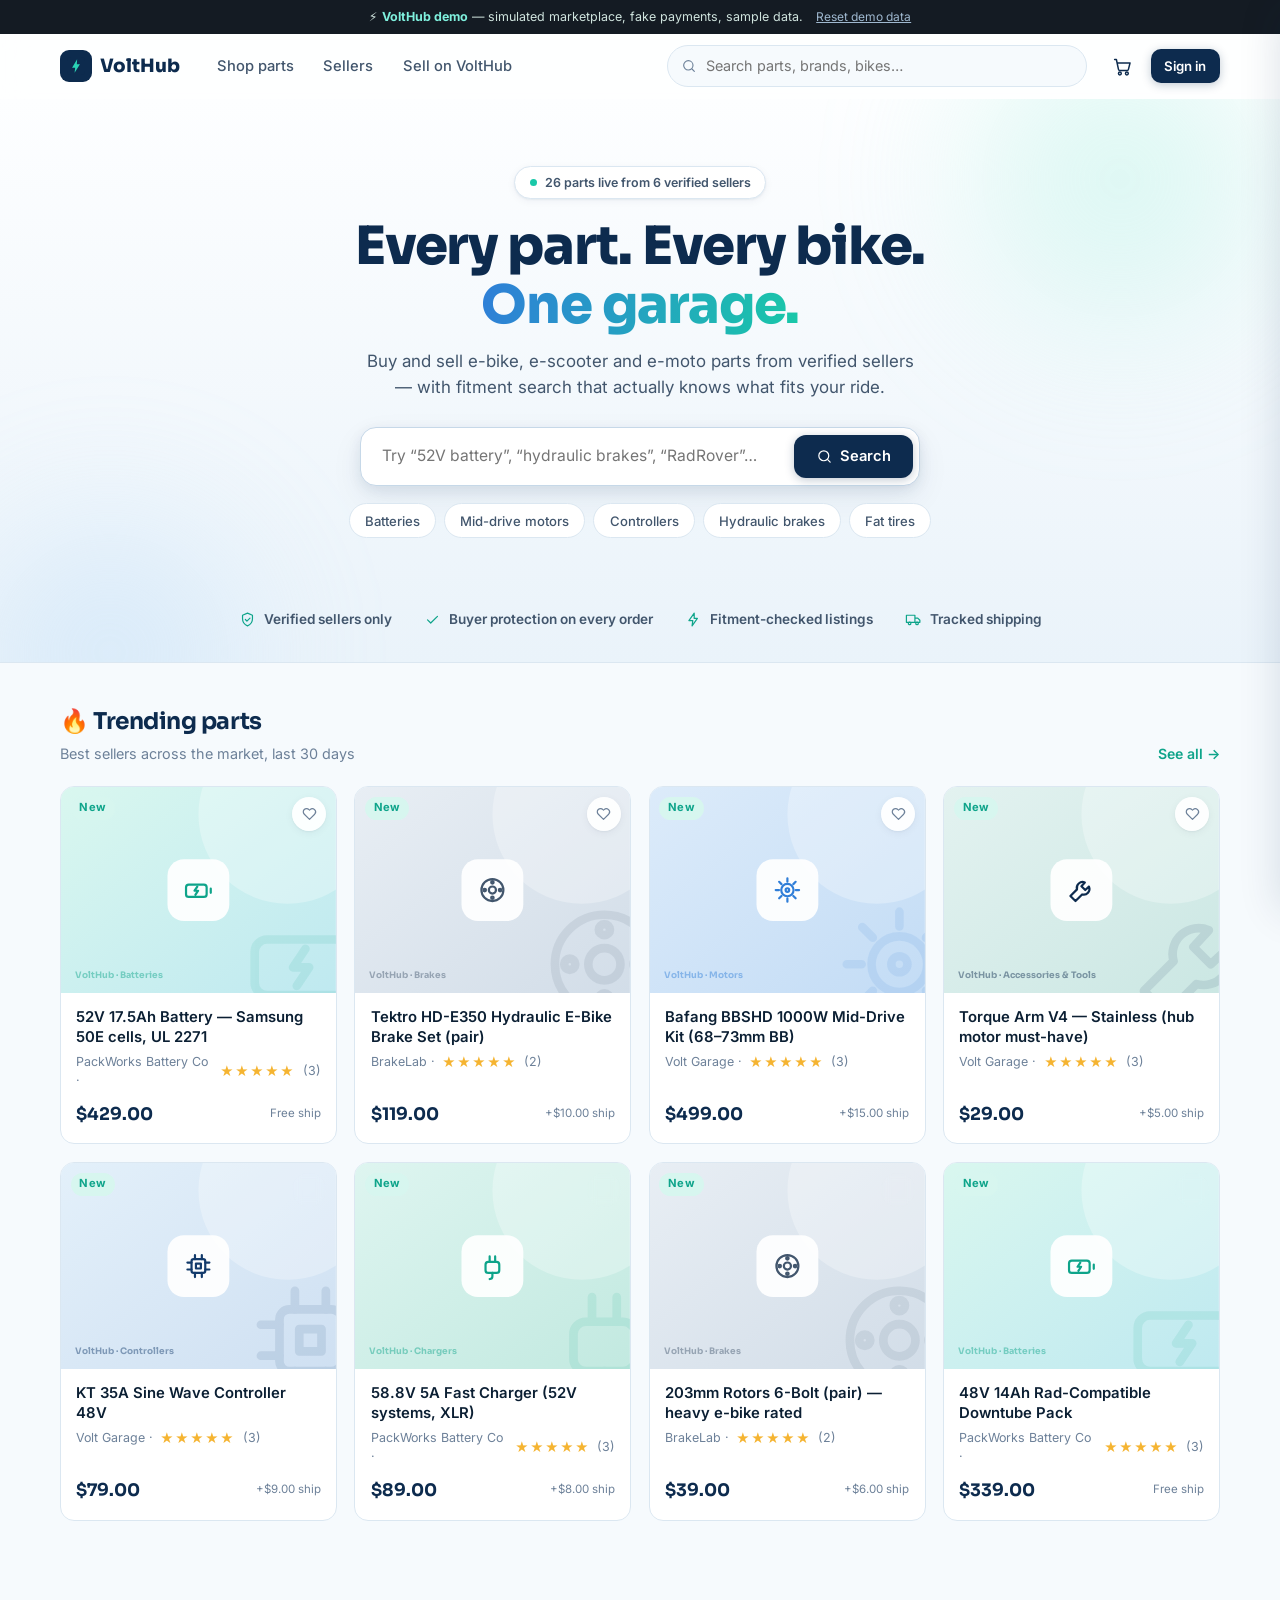
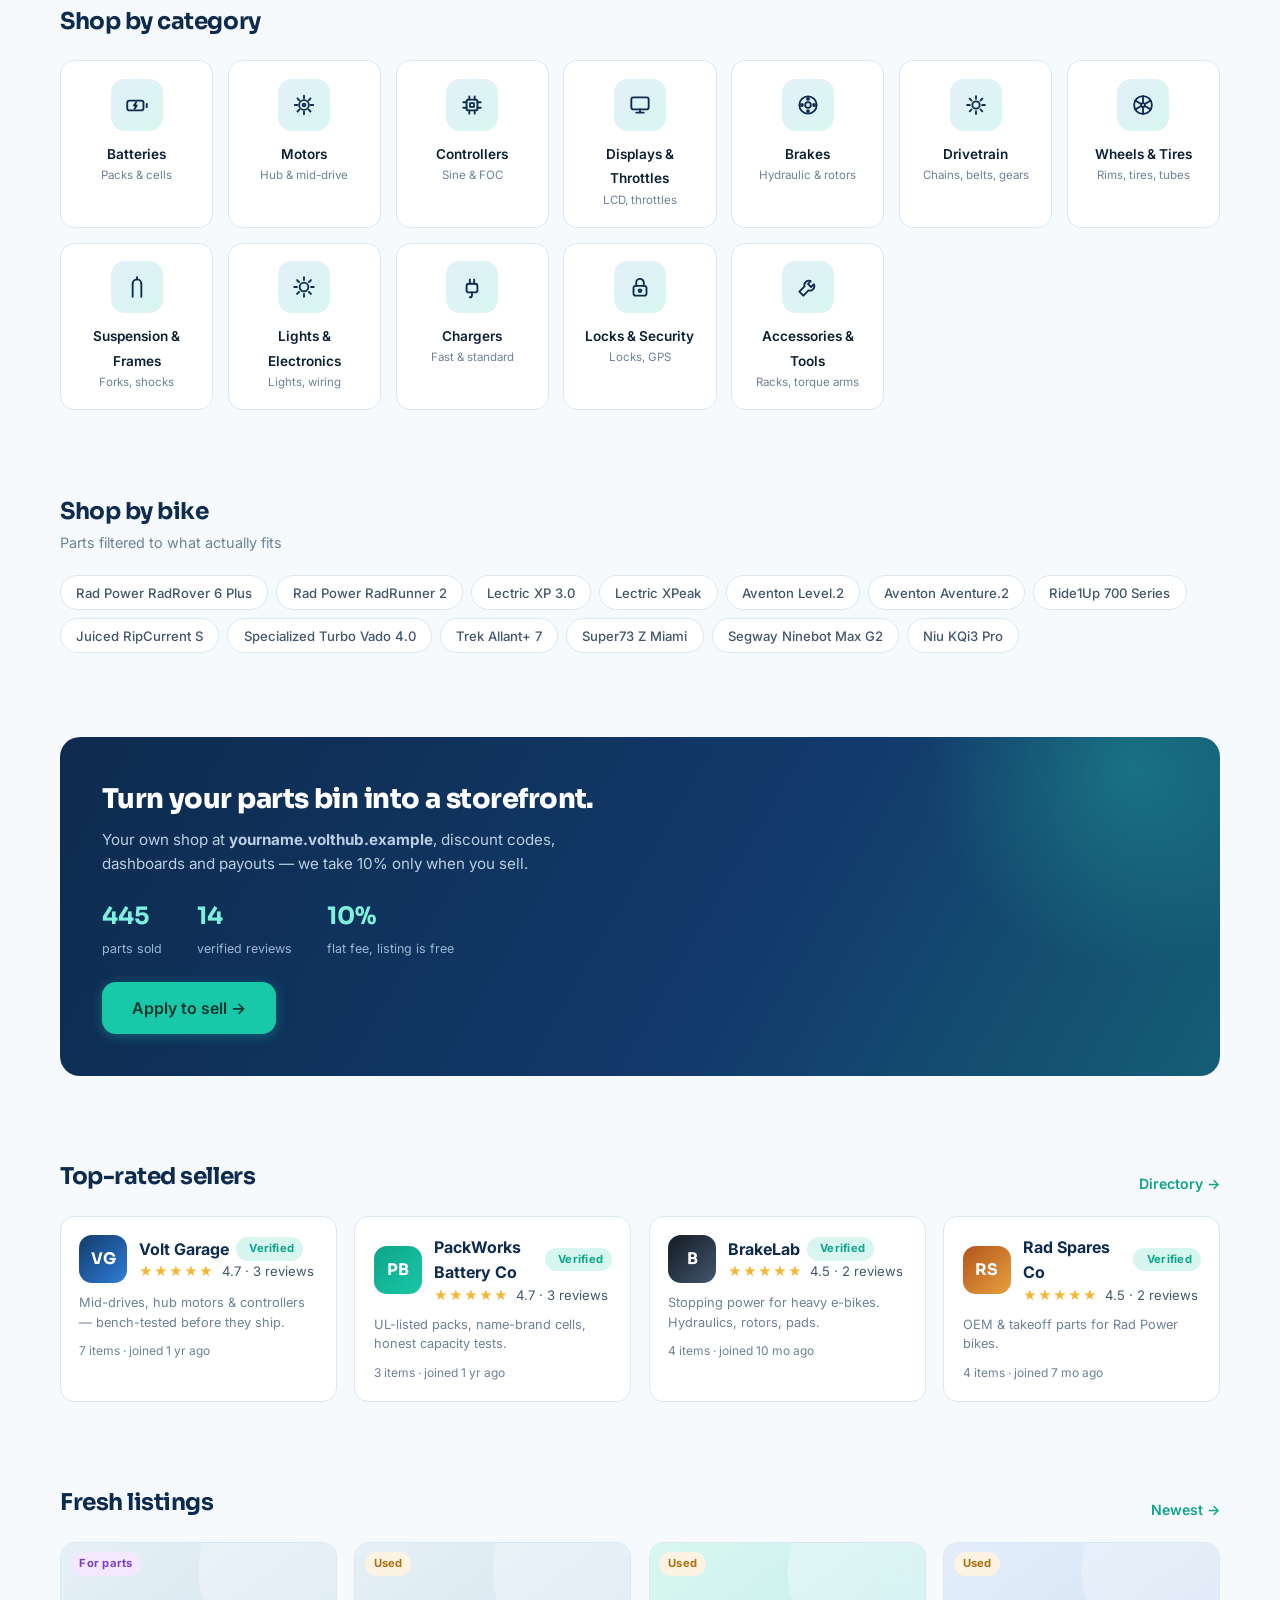
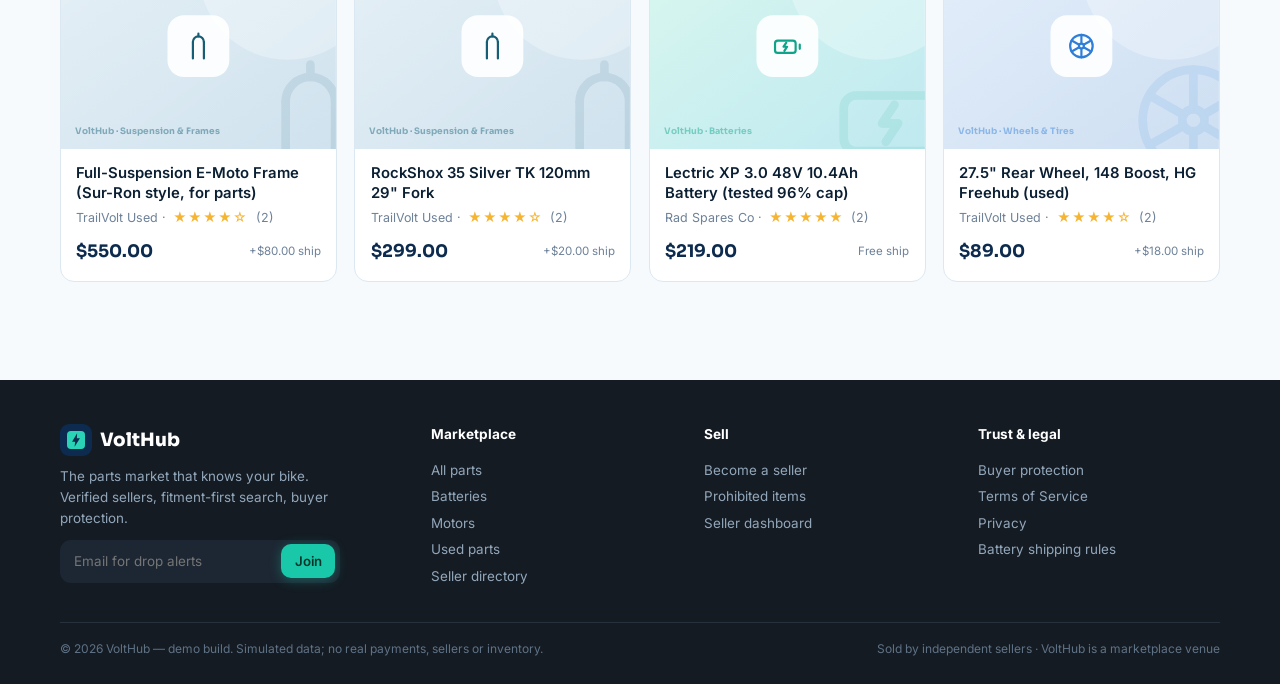
==== index.html @ 7dfaa2c3 "VoltHub demo — simulated e-motive parts marketplace (accounts, listings, multi-seller cart, codes, r" ====
<!DOCTYPE html>
<html lang="en">
<head>
<meta charset="UTF-8">
<meta name="viewport" content="width=device-width, initial-scale=1.0">
<title>VoltHub — The parts market that knows your bike</title>
<meta name="description" content="Buy and sell e-bike, e-scooter and e-motive parts from verified sellers. Fitment-first search, buyer protection, seller storefronts. Demo.">
<link rel="icon" href="data:image/svg+xml,%3Csvg xmlns='http://www.w3.org/2000/svg' viewBox='0 0 64 64'%3E%3Crect width='64' height='64' rx='14' fill='%230d2b4e'/%3E%3Cpath d='M36 8 L18 38 h11 L27 56 L46 26 h-11 Z' fill='%232ad3b5'/%3E%3C/svg%3E">
<link rel="preconnect" href="https://fonts.googleapis.com">
<link rel="preconnect" href="https://fonts.gstatic.com" crossorigin>
<link href="https://fonts.googleapis.com/css2?family=Sora:wght@500;600;700;800&family=Inter:wght@400;500;600;700&display=swap" rel="stylesheet">
<link rel="stylesheet" href="styles.css">
</head>
<body>

<div class="demo-bar">⚡ <strong>VoltHub demo</strong> — simulated marketplace, fake payments, sample data. <button class="demo-bar-reset" onclick="resetDemo()">Reset demo data</button></div>

<header id="nav"></header>

<main id="view" aria-live="polite"></main>

<footer id="footer"></footer>

<!-- cart drawer -->
<div id="drawer-overlay" class="drawer-overlay" onclick="closeDrawer()"></div>
<aside id="drawer" class="drawer" aria-label="Cart preview"></aside>

<!-- modal root -->
<div id="modal-root"></div>

<!-- toast root -->
<div id="toasts" class="toasts"></div>

<script src="data.js"></script>
<script src="ui.js"></script>
<script src="app.js"></script>
</body>
</html>
---- styles.css ----
/* ================= VoltHub demo — theme & motion =================
   Palette: light-dominant. White / ice blue / light blue / aquamarine.
   Dark navy + black/dark-gray reserved for buttons, footer, accent bands.
   Motion: ported from Onflux — luxury ease, fadeUp, shimmer, sheen, lifts. */

:root{
  --bg:#f6fafd;
  --bg2:#eaf3fa;
  --ice:#e3f0fa;
  --card:#ffffff;
  --line:#dbe7f1;
  --line2:#c6d8e8;
  --ink:#0b1f33;
  --ink2:#42566d;
  --ink3:#6d8199;
  --navy:#0d2b4e;
  --navy2:#123a6b;
  --blue:#2f7ed8;
  --skyblue:#8ecdf7;
  --aqua:#19c8a8;
  --aqua-deep:#0ea48a;
  --aqua-soft:#d7f6ef;
  --dark:#141b23;
  --gray:#2a3441;
  --danger:#d64545;
  --warn:#e8a13c;
  --shadow-sm:0 1px 2px rgba(13,43,78,.06),0 2px 8px rgba(13,43,78,.05);
  --shadow-md:0 4px 14px rgba(13,43,78,.08),0 12px 32px rgba(13,43,78,.07);
  --shadow-lg:0 10px 40px rgba(13,43,78,.14);
  --ease:cubic-bezier(.22,1,.36,1);
  --ease-lux:cubic-bezier(.25,.46,.45,.94);
  --r:14px;
  --r-lg:20px;
  font-size:16px;
}
*{margin:0;padding:0;box-sizing:border-box}
html{scroll-behavior:smooth}
body{font-family:'Inter',system-ui,-apple-system,sans-serif;background:var(--bg);color:var(--ink);line-height:1.55;-webkit-font-smoothing:antialiased}
h1,h2,h3,h4,.font-display{font-family:'Sora','Inter',sans-serif;letter-spacing:-.02em}
a{color:var(--blue);text-decoration:none}
img{max-width:100%;display:block}
button{font:inherit;cursor:pointer;border:none;background:none;color:inherit}
input,select,textarea{font:inherit;color:var(--ink)}
::selection{background:var(--aqua-soft);color:var(--navy)}

/* ---------- motion primitives ---------- */
@keyframes fadeUp{from{opacity:0;transform:translateY(14px)}to{opacity:1;transform:none}}
@keyframes fadeIn{from{opacity:0}to{opacity:1}}
@keyframes cardIn{from{opacity:0;transform:translateY(10px) scale(.97)}to{opacity:1;transform:none}}
@keyframes slideInRight{from{transform:translateX(100%)}to{transform:none}}
@keyframes slideUp{from{transform:translateY(100%)}to{transform:none}}
@keyframes shimmer{to{transform:translateX(100%)}}
@keyframes spin{to{transform:rotate(360deg)}}
@keyframes popHeart{0%{transform:scale(1)}40%{transform:scale(1.45)}100%{transform:scale(1)}}
@keyframes toastIn{from{opacity:0;transform:translateY(12px) scale(.97)}to{opacity:1;transform:none}}
@keyframes pulseDot{0%,100%{opacity:.4}50%{opacity:1}}

.view-enter{animation:fadeUp .5s var(--ease) both}
.reveal{opacity:0;transform:translateY(16px);transition:opacity .6s var(--ease-lux),transform .6s var(--ease-lux)}
.reveal.in{opacity:1;transform:none}
@media (prefers-reduced-motion:reduce){
  *,*::before,*::after{animation-duration:.01ms!important;animation-iteration-count:1!important;transition-duration:.01ms!important}
  html{scroll-behavior:auto}
  .reveal{opacity:1;transform:none}
}

/* ---------- demo bar ---------- */
.demo-bar{background:var(--dark);color:#cfe3dd;font-size:.78rem;text-align:center;padding:.45rem .75rem}
.demo-bar strong{color:#7ff0dd}
.demo-bar-reset{margin-left:.6rem;color:#9fb8cf;text-decoration:underline;font-size:.75rem}
.demo-bar-reset:hover{color:#fff}

/* ---------- nav ---------- */
.nav{position:sticky;top:0;z-index:60;background:rgba(255,255,255,.86);backdrop-filter:blur(14px);border-bottom:1px solid transparent;transition:border-color .25s var(--ease-lux),box-shadow .25s var(--ease-lux)}
.nav.scrolled{border-color:var(--line);box-shadow:var(--shadow-sm)}
.nav-inner{max-width:1200px;margin:0 auto;display:flex;align-items:center;gap:1rem;padding:.7rem 1.25rem}
.logo{display:flex;align-items:center;gap:.5rem;font-family:'Sora';font-weight:800;font-size:1.15rem;color:var(--navy)}
.logo-badge{width:32px;height:32px;border-radius:9px;background:var(--navy);display:grid;place-items:center;flex:none}
.logo-badge svg{width:18px;height:18px}
.nav-links{display:flex;gap:.25rem;margin-left:.5rem}
.nav-links a{color:var(--ink2);font-weight:500;font-size:.92rem;padding:.45rem .8rem;border-radius:10px;transition:background .2s var(--ease-lux),color .2s var(--ease-lux)}
.nav-links a:hover,.nav-links a.active{background:var(--ice);color:var(--navy)}
.nav-search{flex:1;max-width:420px;position:relative;margin-left:auto}
.nav-search input{width:100%;padding:.55rem 1rem .55rem 2.4rem;border:1.5px solid var(--line);border-radius:999px;background:var(--bg);outline:none;font-size:.9rem;transition:border-color .2s var(--ease-lux),box-shadow .2s var(--ease-lux),background .2s}
.nav-search input:focus{border-color:var(--aqua);background:#fff;box-shadow:0 0 0 4px rgba(25,200,168,.13)}
.nav-search svg{position:absolute;left:.9rem;top:50%;transform:translateY(-50%);width:16px;height:16px;stroke:var(--ink3)}
.nav-actions{display:flex;align-items:center;gap:.5rem}
.cart-btn{position:relative;width:40px;height:40px;border-radius:12px;display:grid;place-items:center;transition:background .2s}
.cart-btn:hover{background:var(--ice)}
.cart-btn svg{width:21px;height:21px;stroke:var(--navy)}
.cart-count{position:absolute;top:2px;right:0;background:var(--aqua);color:#04352b;font-size:.66rem;font-weight:700;min-width:17px;height:17px;border-radius:999px;display:grid;place-items:center;padding:0 4px;border:2px solid #fff}
.avatar{width:36px;height:36px;border-radius:50%;background:linear-gradient(135deg,var(--navy2),var(--navy));color:#fff;display:grid;place-items:center;font-weight:700;font-size:.82rem;flex:none}
.user-menu{position:relative}
.user-drop{position:absolute;right:0;top:calc(100% + 8px);background:#fff;border:1px solid var(--line);border-radius:var(--r);box-shadow:var(--shadow-md);min-width:190px;padding:.4rem;display:none;animation:cardIn .22s var(--ease) both}
.user-drop.open{display:block}
.user-drop a,.user-drop button{display:block;width:100%;text-align:left;padding:.5rem .7rem;border-radius:9px;color:var(--ink2);font-size:.88rem;font-weight:500}
.user-drop a:hover,.user-drop button:hover{background:var(--ice);color:var(--navy)}
.hamburger{display:none;width:40px;height:40px;border-radius:10px;place-items:center}
.hamburger svg{width:22px;height:22px;stroke:var(--navy)}

/* ---------- buttons ---------- */
.btn{display:inline-flex;align-items:center;justify-content:center;gap:.45rem;font-weight:600;font-size:.92rem;padding:.65rem 1.35rem;border-radius:12px;position:relative;overflow:hidden;transition:transform .18s var(--ease),box-shadow .25s var(--ease-lux),background .2s var(--ease-lux);white-space:nowrap}
.btn:active{transform:scale(.97)}
.btn svg{width:17px;height:17px;flex:none}
.btn-primary{background:var(--navy);color:#fff;box-shadow:0 2px 10px rgba(13,43,78,.25)}
.btn-primary:hover{background:var(--navy2);box-shadow:0 4px 18px rgba(13,43,78,.32);transform:translateY(-1px)}
.btn-primary::after{content:'';position:absolute;top:0;left:-70%;width:45%;height:100%;background:linear-gradient(105deg,transparent,rgba(255,255,255,.28),transparent);transform:skewX(-18deg)}
.btn-primary:hover::after{transform:translateX(430%) skewX(-18deg);transition:transform .65s var(--ease)}
.btn-dark{background:var(--dark);color:#fff}
.btn-dark:hover{background:#000;transform:translateY(-1px)}
.btn-aqua{background:var(--aqua);color:#04352b;box-shadow:0 2px 12px rgba(25,200,168,.35)}
.btn-aqua:hover{background:#15b899;transform:translateY(-1px)}
.btn-outline{background:#fff;color:var(--navy);border:1.5px solid var(--line2)}
.btn-outline:hover{border-color:var(--navy);background:var(--ice)}
.btn-ghost{color:var(--ink2);padding:.55rem .9rem}
.btn-ghost:hover{background:var(--ice);color:var(--navy)}
.btn-danger{background:#fff;color:var(--danger);border:1.5px solid #f0c9c9}
.btn-danger:hover{background:#fdf1f1;border-color:var(--danger)}
.btn-sm{padding:.42rem .85rem;font-size:.83rem;border-radius:10px}
.btn-lg{padding:.85rem 1.9rem;font-size:1rem;border-radius:14px}
.btn[disabled]{opacity:.5;pointer-events:none}
.btn .spinner{width:15px;height:15px;border:2px solid rgba(255,255,255,.35);border-top-color:#fff;border-radius:50%;animation:spin .7s linear infinite}

/* ---------- layout ---------- */
.wrap{max-width:1200px;margin:0 auto;padding:0 1.25rem}
.section{padding:2.6rem 0}
.section-head{display:flex;align-items:end;justify-content:space-between;gap:1rem;margin-bottom:1.3rem}
.section-head h2{font-size:1.45rem;font-weight:700;color:var(--navy)}
.section-head p{color:var(--ink3);font-size:.9rem;margin-top:.15rem}
.see-all{font-size:.88rem;font-weight:600;color:var(--aqua-deep);display:inline-flex;align-items:center;gap:.25rem}
.see-all:hover{text-decoration:underline}

/* ---------- hero ---------- */
.hero{position:relative;overflow:hidden;background:linear-gradient(180deg,#fdfeff 0%,var(--bg2) 100%);border-bottom:1px solid var(--line)}
.hero-blob{position:absolute;pointer-events:none;filter:blur(60px);opacity:.5;border-radius:50%}
.hero-blob.b1{width:480px;height:480px;background:radial-gradient(circle,#aef0e2,transparent 65%);top:-160px;right:-80px}
.hero-blob.b2{width:420px;height:420px;background:radial-gradient(circle,#bcdcf8,transparent 65%);bottom:-200px;left:-100px}
.hero-inner{position:relative;max-width:860px;margin:0 auto;text-align:center;padding:4.2rem 1.25rem 3.4rem}
.hero-eyebrow{display:inline-flex;align-items:center;gap:.5rem;background:#fff;border:1px solid var(--line);border-radius:999px;padding:.35rem .9rem;font-size:.78rem;font-weight:600;color:var(--ink2);box-shadow:var(--shadow-sm)}
.hero-eyebrow .dot{width:7px;height:7px;border-radius:50%;background:var(--aqua);animation:pulseDot 2s infinite}
.hero h1{font-size:clamp(2rem,5vw,3.3rem);font-weight:800;color:var(--navy);margin:1.1rem 0 .8rem;line-height:1.12}
.hero h1 em{font-style:normal;background:linear-gradient(100deg,var(--blue),var(--aqua));-webkit-background-clip:text;background-clip:text;color:transparent}
.hero p.sub{color:var(--ink2);font-size:1.06rem;max-width:560px;margin:0 auto 1.7rem}
.hero-search{max-width:560px;margin:0 auto;display:flex;background:#fff;border:1.5px solid var(--line2);border-radius:16px;padding:.4rem;box-shadow:var(--shadow-md);transition:border-color .2s,box-shadow .25s var(--ease-lux)}
.hero-search:focus-within{border-color:var(--aqua);box-shadow:0 0 0 5px rgba(25,200,168,.12),var(--shadow-md)}
.hero-search input{flex:1;border:none;outline:none;padding:.55rem .9rem;font-size:.98rem;background:transparent;min-width:0}
.hero-chips{display:flex;flex-wrap:wrap;gap:.5rem;justify-content:center;margin-top:1.1rem}
.chip{background:#fff;border:1px solid var(--line);border-radius:999px;padding:.4rem .95rem;font-size:.82rem;font-weight:500;color:var(--ink2);transition:all .2s var(--ease-lux)}
.chip:hover{border-color:var(--aqua);color:var(--aqua-deep);background:var(--aqua-soft);transform:translateY(-1px)}
.trustbar{display:flex;flex-wrap:wrap;justify-content:center;gap:2rem;padding:1rem 1.25rem 2rem;position:relative}
.trustbar span{display:inline-flex;align-items:center;gap:.5rem;font-size:.85rem;font-weight:600;color:var(--ink2)}
.trustbar svg{width:17px;height:17px;stroke:var(--aqua-deep)}

/* ---------- cards & grids ---------- */
.grid{display:grid;gap:1.1rem}
.grid-products{grid-template-columns:repeat(auto-fill,minmax(230px,1fr))}
.grid-cats{grid-template-columns:repeat(auto-fill,minmax(150px,1fr));gap:.9rem}
.grid-sellers{grid-template-columns:repeat(auto-fill,minmax(260px,1fr))}
.card{background:var(--card);border:1px solid var(--line);border-radius:var(--r);overflow:hidden;transition:transform .25s var(--ease-lux),box-shadow .25s var(--ease-lux),border-color .25s}
.card:hover{transform:translateY(-4px);box-shadow:var(--shadow-md);border-color:var(--line2)}
.p-card{display:flex;flex-direction:column;position:relative;cursor:pointer}
.p-art{aspect-ratio:4/3;background:var(--bg2);position:relative;overflow:hidden}
.p-art svg,.p-art img{width:100%;height:100%;object-fit:cover;transition:transform .5s var(--ease)}
.p-card:hover .p-art svg,.p-card:hover .p-art img{transform:scale(1.045)}
.p-body{padding:.85rem .95rem 1rem;display:flex;flex-direction:column;gap:.3rem;flex:1}
.p-title{font-weight:600;font-size:.93rem;color:var(--ink);line-height:1.35;display:-webkit-box;-webkit-line-clamp:2;-webkit-box-orient:vertical;overflow:hidden;min-height:2.5em}
.p-meta{display:flex;align-items:center;gap:.45rem;font-size:.78rem;color:var(--ink3)}
.p-price-row{display:flex;align-items:center;justify-content:space-between;margin-top:auto;padding-top:.35rem}
.p-price{font-family:'Sora';font-weight:700;font-size:1.08rem;color:var(--navy)}
.p-ship{font-size:.72rem;color:var(--ink3)}
.badge{display:inline-flex;align-items:center;gap:.3rem;font-size:.7rem;font-weight:700;padding:.18rem .55rem;border-radius:999px;letter-spacing:.02em}
.badge-new{background:var(--aqua-soft);color:var(--aqua-deep)}
.badge-like_new{background:#e3f0fa;color:var(--blue)}
.badge-used{background:#fdf3e3;color:#a8700f}
.badge-for_parts{background:#f3e8fd;color:#7a3fc0}
.badge-verified{background:var(--aqua-soft);color:var(--aqua-deep)}
.badge-navy{background:var(--navy);color:#fff}
.badge-danger{background:#fdeaea;color:var(--danger)}
.badge-warn{background:#fdf3e3;color:#a8700f}
.badge-gray{background:var(--ice);color:var(--ink2)}
.wish{position:absolute;top:.6rem;right:.6rem;width:34px;height:34px;border-radius:50%;background:rgba(255,255,255,.92);backdrop-filter:blur(4px);display:grid;place-items:center;box-shadow:var(--shadow-sm);transition:transform .18s var(--ease);z-index:2}
.wish:hover{transform:scale(1.1)}
.wish svg{width:17px;height:17px;stroke:var(--ink3);fill:none;transition:all .2s}
.wish.on svg{fill:#ff5a76;stroke:#ff5a76;animation:popHeart .4s var(--ease)}
.sold-tag{position:absolute;top:.6rem;left:.6rem;z-index:2}

/* category tiles */
.cat-tile{background:#fff;border:1px solid var(--line);border-radius:var(--r);padding:1.1rem .9rem;text-align:center;cursor:pointer;transition:all .25s var(--ease-lux)}
.cat-tile:hover{transform:translateY(-3px);border-color:var(--aqua);box-shadow:var(--shadow-md)}
.cat-tile .ic{width:52px;height:52px;margin:0 auto .6rem;border-radius:14px;display:grid;place-items:center;background:linear-gradient(135deg,var(--ice),var(--aqua-soft))}
.cat-tile .ic svg{width:26px;height:26px;stroke:var(--navy)}
.cat-tile b{font-size:.85rem;font-weight:600;color:var(--ink)}
.cat-tile small{display:block;color:var(--ink3);font-size:.72rem;margin-top:.1rem}

/* seller cards */
.s-card{padding:1.15rem;display:flex;flex-direction:column;gap:.6rem;cursor:pointer}
.s-head{display:flex;align-items:center;gap:.75rem}
.s-logo{width:48px;height:48px;border-radius:13px;display:grid;place-items:center;font-family:'Sora';font-weight:700;color:#fff;font-size:1rem;flex:none}
.s-name{font-weight:700;color:var(--navy);display:flex;align-items:center;gap:.4rem}
.s-tag{font-size:.8rem;color:var(--ink3)}
.stars{display:inline-flex;gap:1px;color:#f5b431;font-size:.82rem;letter-spacing:1px}
.rating-line{display:flex;align-items:center;gap:.45rem;font-size:.82rem;color:var(--ink2)}

/* ---------- band (dark accent zones) ---------- */
.band{background:linear-gradient(120deg,var(--navy) 0%,var(--navy2) 60%,#155e75 100%);border-radius:var(--r-lg);color:#fff;padding:2.6rem;position:relative;overflow:hidden}
.band::before{content:'';position:absolute;width:420px;height:420px;border-radius:50%;background:radial-gradient(circle,rgba(42,211,181,.28),transparent 68%);top:-180px;right:-120px}
.band h2{font-size:1.7rem;font-weight:800;margin-bottom:.5rem}
.band p{color:#b9cfe4;max-width:520px;font-size:.95rem}
.band .stats{display:flex;gap:2.2rem;margin:1.4rem 0}
.band .stats b{font-family:'Sora';font-size:1.5rem;color:#7ff0dd;display:block}
.band .stats span{font-size:.78rem;color:#9db8d2}

/* ---------- filters / search page ---------- */
.browse{display:grid;grid-template-columns:250px 1fr;gap:1.6rem;align-items:start}
.filters{background:#fff;border:1px solid var(--line);border-radius:var(--r);padding:1.15rem;position:sticky;top:78px}
.filters h4{font-size:.8rem;text-transform:uppercase;letter-spacing:.07em;color:var(--ink3);margin:.9rem 0 .5rem}
.filters h4:first-child{margin-top:0}
.filters label{display:flex;align-items:center;gap:.5rem;font-size:.87rem;color:var(--ink2);padding:.22rem 0;cursor:pointer}
.filters input[type=checkbox],.filters input[type=radio]{accent-color:var(--aqua-deep);width:15px;height:15px}
.filters select,.filters input[type=number]{width:100%;padding:.45rem .6rem;border:1.5px solid var(--line);border-radius:9px;font-size:.85rem;background:var(--bg);outline:none;transition:border-color .2s}
.filters select:focus,.filters input[type=number]:focus{border-color:var(--aqua)}
.price-row{display:flex;gap:.5rem;align-items:center}
.results-head{display:flex;align-items:center;justify-content:space-between;gap:1rem;margin-bottom:1rem;flex-wrap:wrap}
.results-head .count{color:var(--ink3);font-size:.88rem}
.sort{display:flex;align-items:center;gap:.5rem;font-size:.85rem;color:var(--ink2)}
.sort select{padding:.42rem .7rem;border:1.5px solid var(--line);border-radius:9px;background:#fff;outline:none}
.filter-pills{display:flex;flex-wrap:wrap;gap:.45rem;margin-bottom:1rem}
.pill{display:inline-flex;align-items:center;gap:.4rem;background:var(--ice);border-radius:999px;padding:.3rem .75rem;font-size:.78rem;font-weight:600;color:var(--navy)}
.pill button{color:var(--ink3);font-size:.85rem;line-height:1}
.pill button:hover{color:var(--danger)}

/* ---------- product page ---------- */
.pd{display:grid;grid-template-columns:1.05fr .95fr;gap:2.2rem;align-items:start}
.pd-gallery{border-radius:var(--r-lg);overflow:hidden;border:1px solid var(--line);background:var(--bg2);position:sticky;top:84px}
.pd-gallery svg,.pd-gallery img{width:100%;aspect-ratio:4/3;object-fit:cover}
.pd-info h1{font-size:1.55rem;font-weight:700;color:var(--ink);line-height:1.25;margin:.5rem 0 .6rem}
.pd-price{font-family:'Sora';font-size:1.9rem;font-weight:800;color:var(--navy)}
.pd-ship-line{font-size:.85rem;color:var(--ink3);margin-top:.15rem}
.pd-buy{display:flex;gap:.7rem;margin:1.2rem 0;align-items:stretch}
.qty{display:flex;align-items:center;border:1.5px solid var(--line2);border-radius:12px;overflow:hidden;background:#fff}
.qty button{width:36px;height:100%;font-size:1.05rem;color:var(--ink2);transition:background .15s}
.qty button:hover{background:var(--ice)}
.qty span{min-width:34px;text-align:center;font-weight:700}
.spec-table{width:100%;border-collapse:collapse;font-size:.88rem;margin:.6rem 0}
.spec-table td{padding:.5rem .75rem;border-bottom:1px solid var(--line)}
.spec-table td:first-child{color:var(--ink3);width:42%;font-weight:500}
.spec-table td:last-child{font-weight:600;color:var(--ink)}
.fit-chips{display:flex;flex-wrap:wrap;gap:.4rem;margin:.5rem 0}
.fit-chips .chip{cursor:pointer}
.seller-box{border:1px solid var(--line);border-radius:var(--r);padding:1rem;display:flex;align-items:center;gap:.85rem;margin:1.1rem 0;background:#fff;transition:border-color .2s,box-shadow .25s var(--ease-lux);cursor:pointer}
.seller-box:hover{border-color:var(--aqua);box-shadow:var(--shadow-sm)}
.protect{display:flex;gap:.6rem;align-items:start;background:var(--aqua-soft);border-radius:12px;padding:.8rem .95rem;font-size:.82rem;color:#0a5c4d;margin-top:.9rem}
.protect svg{width:18px;height:18px;flex:none;stroke:var(--aqua-deep);margin-top:.1rem}

/* ---------- storefront ---------- */
.store-banner{height:190px;border-radius:var(--r-lg);position:relative;overflow:hidden;display:flex;align-items:flex-end}
.store-head{display:flex;align-items:end;gap:1.2rem;margin-top:-42px;position:relative;padding:0 1.4rem;flex-wrap:wrap}
.store-logo{width:88px;height:88px;border-radius:22px;display:grid;place-items:center;font-family:'Sora';font-weight:800;font-size:1.7rem;color:#fff;border:4px solid #fff;box-shadow:var(--shadow-md)}
.tabs{display:flex;gap:.3rem;border-bottom:1.5px solid var(--line);margin:1.6rem 0 1.4rem}
.tabs button{padding:.6rem 1.1rem;font-weight:600;font-size:.92rem;color:var(--ink3);border-bottom:2.5px solid transparent;margin-bottom:-1.5px;transition:color .2s,border-color .2s}
.tabs button.active{color:var(--navy);border-color:var(--aqua)}
.tabs button:hover{color:var(--navy)}
.code-banner{display:flex;flex-wrap:wrap;gap:.6rem;align-items:center;background:linear-gradient(100deg,var(--aqua-soft),#e3f0fa);border:1px dashed var(--aqua);border-radius:12px;padding:.75rem 1rem;font-size:.85rem;margin:1rem 0}
.code-tag{background:#fff;border:1px solid var(--aqua);color:var(--aqua-deep);font-weight:700;font-family:'Sora';padding:.2rem .6rem;border-radius:8px;font-size:.8rem;cursor:pointer;transition:all .15s}
.code-tag:hover{background:var(--aqua);color:#fff}

/* reviews */
.review{border-bottom:1px solid var(--line);padding:1rem 0}
.review-head{display:flex;align-items:center;gap:.6rem;margin-bottom:.3rem}
.review-head .avatar{width:30px;height:30px;font-size:.7rem}
.review p{font-size:.9rem;color:var(--ink2)}
.review small{color:var(--ink3);font-size:.75rem}

/* ---------- forms ---------- */
.form{display:flex;flex-direction:column;gap:.9rem}
.form-row{display:grid;grid-template-columns:1fr 1fr;gap:.9rem}
.field label{display:block;font-size:.82rem;font-weight:600;color:var(--ink2);margin-bottom:.3rem}
.field input,.field select,.field textarea{width:100%;padding:.62rem .8rem;border:1.5px solid var(--line);border-radius:11px;background:var(--bg);outline:none;font-size:.92rem;transition:border-color .2s var(--ease-lux),box-shadow .2s var(--ease-lux),background .2s}
.field input:focus,.field select:focus,.field textarea:focus{border-color:var(--aqua);background:#fff;box-shadow:0 0 0 4px rgba(25,200,168,.12)}
.field textarea{resize:vertical;min-height:90px}
.field .hint{font-size:.74rem;color:var(--ink3);margin-top:.25rem}
.check-line{display:flex;gap:.55rem;align-items:start;font-size:.83rem;color:var(--ink2)}
.check-line input{accent-color:var(--aqua-deep);margin-top:.2rem;width:15px;height:15px;flex:none}
.form-err{background:#fdeaea;color:var(--danger);border-radius:10px;padding:.6rem .85rem;font-size:.85rem;animation:fadeIn .25s}

/* ---------- panels / dashboard ---------- */
.page-head{padding:2rem 0 1.2rem}
.page-head h1{font-size:1.7rem;font-weight:800;color:var(--navy)}
.page-head p{color:var(--ink3);margin-top:.2rem;font-size:.92rem}
.panel{background:#fff;border:1px solid var(--line);border-radius:var(--r);padding:1.3rem}
.stat-grid{display:grid;grid-template-columns:repeat(auto-fit,minmax(170px,1fr));gap:1rem;margin-bottom:1.4rem}
.stat{background:#fff;border:1px solid var(--line);border-radius:var(--r);padding:1.05rem 1.15rem}
.stat b{font-family:'Sora';font-size:1.45rem;color:var(--navy);display:block}
.stat span{font-size:.78rem;color:var(--ink3);font-weight:500}
.stat .up{color:var(--aqua-deep);font-size:.72rem;font-weight:700}
.table{width:100%;border-collapse:collapse;font-size:.88rem}
.table th{text-align:left;font-size:.72rem;text-transform:uppercase;letter-spacing:.06em;color:var(--ink3);padding:.55rem .7rem;border-bottom:1.5px solid var(--line)}
.table td{padding:.7rem;border-bottom:1px solid var(--line);vertical-align:middle}
.table tr:hover td{background:var(--bg)}
.tbl-wrap{overflow-x:auto}
.side-tabs{display:flex;gap:.4rem;flex-wrap:wrap;margin-bottom:1.2rem}
.side-tabs button{padding:.5rem 1rem;border-radius:999px;font-weight:600;font-size:.85rem;color:var(--ink2);background:#fff;border:1.5px solid var(--line);transition:all .2s var(--ease-lux)}
.side-tabs button.active{background:var(--navy);color:#fff;border-color:var(--navy)}

/* order timeline */
.timeline{display:flex;align-items:center;gap:0;margin:.6rem 0}
.t-step{display:flex;flex-direction:column;align-items:center;gap:.25rem;flex:1;position:relative;font-size:.68rem;color:var(--ink3);font-weight:600}
.t-step .t-dot{width:22px;height:22px;border-radius:50%;background:#fff;border:2px solid var(--line2);display:grid;place-items:center;z-index:1;transition:all .3s var(--ease)}
.t-step.done .t-dot{background:var(--aqua);border-color:var(--aqua)}
.t-step.done .t-dot svg{width:11px;height:11px;stroke:#04352b}
.t-step.done{color:var(--aqua-deep)}
.t-step::before{content:'';position:absolute;top:11px;left:-50%;width:100%;height:2px;background:var(--line)}
.t-step:first-child::before{display:none}
.t-step.done::before{background:var(--aqua)}

/* ---------- cart / drawer ---------- */
.drawer-overlay{position:fixed;inset:0;background:rgba(11,31,51,.35);backdrop-filter:blur(2px);opacity:0;pointer-events:none;transition:opacity .3s var(--ease-lux);z-index:80}
.drawer-overlay.open{opacity:1;pointer-events:auto}
.drawer{position:fixed;top:0;right:0;bottom:0;width:min(400px,92vw);background:#fff;z-index:90;box-shadow:var(--shadow-lg);transform:translateX(100%);transition:transform .38s var(--ease);display:flex;flex-direction:column}
.drawer.open{transform:none}
.drawer-head{display:flex;align-items:center;justify-content:space-between;padding:1.1rem 1.25rem;border-bottom:1px solid var(--line)}
.drawer-body{flex:1;overflow-y:auto;padding:1rem 1.25rem}
.drawer-foot{padding:1rem 1.25rem;border-top:1px solid var(--line)}
.cart-line{display:flex;gap:.8rem;padding:.7rem 0;border-bottom:1px solid var(--line)}
.cart-line .thumb{width:64px;height:52px;border-radius:9px;overflow:hidden;flex:none;background:var(--bg2)}
.cart-line .thumb svg,.cart-line .thumb img{width:100%;height:100%;object-fit:cover}
.cart-line b{font-size:.85rem;font-weight:600;display:block;line-height:1.3}
.cart-line small{color:var(--ink3);font-size:.75rem}
.cart-group{background:#fff;border:1px solid var(--line);border-radius:var(--r);padding:1.1rem 1.2rem;margin-bottom:1rem}
.cart-group-head{display:flex;align-items:center;gap:.6rem;padding-bottom:.6rem;border-bottom:1px solid var(--line);margin-bottom:.3rem}
.code-input{display:flex;gap:.5rem;margin-top:.7rem}
.code-input input{flex:1;padding:.5rem .75rem;border:1.5px dashed var(--line2);border-radius:10px;background:var(--bg);outline:none;font-size:.85rem;text-transform:uppercase;letter-spacing:.04em}
.code-input input:focus{border-color:var(--aqua)}
.code-applied{display:inline-flex;align-items:center;gap:.45rem;background:var(--aqua-soft);color:var(--aqua-deep);font-weight:700;font-size:.8rem;border-radius:9px;padding:.35rem .7rem;margin-top:.7rem}
.totals{font-size:.9rem}
.totals .row{display:flex;justify-content:space-between;padding:.28rem 0;color:var(--ink2)}
.totals .row.total{font-weight:800;font-family:'Sora';font-size:1.12rem;color:var(--navy);border-top:1.5px solid var(--line);margin-top:.4rem;padding-top:.6rem}
.totals .disc{color:var(--aqua-deep)}

/* ---------- modal ---------- */
.modal-overlay{position:fixed;inset:0;background:rgba(11,31,51,.4);backdrop-filter:blur(3px);z-index:100;display:grid;place-items:center;padding:1rem;animation:fadeIn .25s var(--ease) both}
.modal{background:#fff;border-radius:var(--r-lg);width:100%;max-width:520px;max-height:88vh;overflow-y:auto;box-shadow:var(--shadow-lg);animation:cardIn .3s var(--ease) both}
.modal-head{display:flex;align-items:center;justify-content:space-between;padding:1.2rem 1.4rem .4rem}
.modal-head h3{font-size:1.15rem;font-weight:700;color:var(--navy)}
.modal-x{width:32px;height:32px;border-radius:9px;display:grid;place-items:center;color:var(--ink3);font-size:1.1rem;transition:background .15s}
.modal-x:hover{background:var(--ice);color:var(--navy)}
.modal-body{padding:.8rem 1.4rem 1.4rem}
.modal-lg{max-width:680px}

/* ---------- toasts ---------- */
.toasts{position:fixed;bottom:1.2rem;right:1.2rem;z-index:120;display:flex;flex-direction:column;gap:.6rem;max-width:340px}
.toast{background:var(--dark);color:#fff;border-radius:13px;padding:.8rem 1.05rem;font-size:.87rem;box-shadow:var(--shadow-lg);display:flex;gap:.6rem;align-items:start;animation:toastIn .35s var(--ease) both}
.toast.ok{border-left:3px solid var(--aqua)}
.toast.err{border-left:3px solid var(--danger)}
.toast b{color:#7ff0dd}

/* ---------- footer ---------- */
.footer{background:var(--dark);color:#93a7bb;margin-top:3.5rem}
.footer-inner{max-width:1200px;margin:0 auto;padding:2.8rem 1.25rem 1.6rem;display:grid;grid-template-columns:1.4fr 1fr 1fr 1fr;gap:2rem}
.footer h5{color:#fff;font-size:.85rem;margin-bottom:.7rem;font-weight:700}
.footer a{display:block;color:#93a7bb;font-size:.84rem;padding:.18rem 0;transition:color .15s}
.footer a:hover{color:#7ff0dd}
.footer .fine{grid-column:1/-1;border-top:1px solid #26313d;padding-top:1.1rem;font-size:.75rem;color:#5f7286;display:flex;justify-content:space-between;flex-wrap:wrap;gap:.5rem}
.news-input{display:flex;margin-top:.7rem;background:#1d2733;border-radius:11px;padding:.3rem;max-width:280px}
.news-input input{flex:1;background:none;border:none;outline:none;color:#fff;padding:.4rem .6rem;font-size:.84rem;min-width:0}

/* ---------- misc ---------- */
.empty{text-align:center;padding:3.5rem 1rem;color:var(--ink3)}
.empty .big{font-size:2.4rem;margin-bottom:.6rem}
.crumb{font-size:.8rem;color:var(--ink3);padding:1.1rem 0 .4rem}
.crumb a{color:var(--ink3)}
.crumb a:hover{color:var(--navy)}
.accordion{border:1px solid var(--line);border-radius:var(--r);background:#fff;overflow:hidden}
.acc-item + .acc-item{border-top:1px solid var(--line)}
.acc-item button{width:100%;display:flex;justify-content:space-between;align-items:center;padding:1rem 1.2rem;font-weight:600;color:var(--ink);font-size:.93rem;text-align:left}
.acc-item .acc-body{max-height:0;overflow:hidden;transition:max-height .4s var(--ease);color:var(--ink2);font-size:.88rem}
.acc-item.open .acc-body{max-height:280px}
.acc-item .acc-body div{padding:0 1.2rem 1.1rem}
.acc-item .chev{transition:transform .3s var(--ease);color:var(--ink3)}
.acc-item.open .chev{transform:rotate(180deg)}
.legal-page{max-width:760px;margin:0 auto}
.legal-page h1{margin-bottom:.3rem}
.legal-page h3{margin:1.4rem 0 .4rem;color:var(--navy);font-size:1.05rem}
.legal-page p,.legal-page li{color:var(--ink2);font-size:.92rem;margin-bottom:.5rem}
.legal-page ul{padding-left:1.2rem}
.notice{background:#fdf3e3;border:1px solid #f0dcb4;color:#7c5a10;border-radius:12px;padding:.8rem 1rem;font-size:.85rem;margin:.8rem 0}
.skeleton{position:relative;overflow:hidden;background:var(--bg2);border-radius:10px}
.skeleton::after{content:'';position:absolute;inset:0;transform:translateX(-100%);background:linear-gradient(90deg,transparent,rgba(255,255,255,.65),transparent);animation:shimmer 1.1s infinite}
.fee-calc{background:#fff;border:1px solid var(--line);border-radius:var(--r-lg);padding:1.6rem;box-shadow:var(--shadow-md)}
.fee-calc input[type=range]{width:100%;accent-color:var(--aqua-deep);margin:.9rem 0}
.fee-out{display:flex;justify-content:space-between;font-size:.9rem;padding:.3rem 0;color:var(--ink2)}
.fee-out b{font-family:'Sora';color:var(--navy)}
.step-cards{display:grid;grid-template-columns:repeat(auto-fit,minmax(210px,1fr));gap:1rem}
.step-card{background:#fff;border:1px solid var(--line);border-radius:var(--r);padding:1.3rem}
.step-card .num{width:34px;height:34px;border-radius:10px;background:var(--navy);color:#7ff0dd;font-family:'Sora';font-weight:800;display:grid;place-items:center;margin-bottom:.7rem}
.step-card b{display:block;margin-bottom:.25rem}
.step-card p{font-size:.84rem;color:var(--ink3)}

/* ---------- responsive ---------- */
@media (max-width:960px){
  .browse{grid-template-columns:1fr}
  .filters{position:static}
  .pd{grid-template-columns:1fr}
  .pd-gallery{position:static}
  .footer-inner{grid-template-columns:1fr 1fr}
  .nav-search{display:none}
  .nav-links{display:none}
  .hamburger{display:grid}
}
@media (max-width:600px){
  .form-row{grid-template-columns:1fr}
  .band{padding:1.8rem 1.4rem}
  .band .stats{gap:1.2rem;flex-wrap:wrap}
  .hero-inner{padding:3rem 1.1rem 2.4rem}
  .store-head{gap:.8rem}
  .footer-inner{grid-template-columns:1fr}
  .drawer{width:100vw}
}
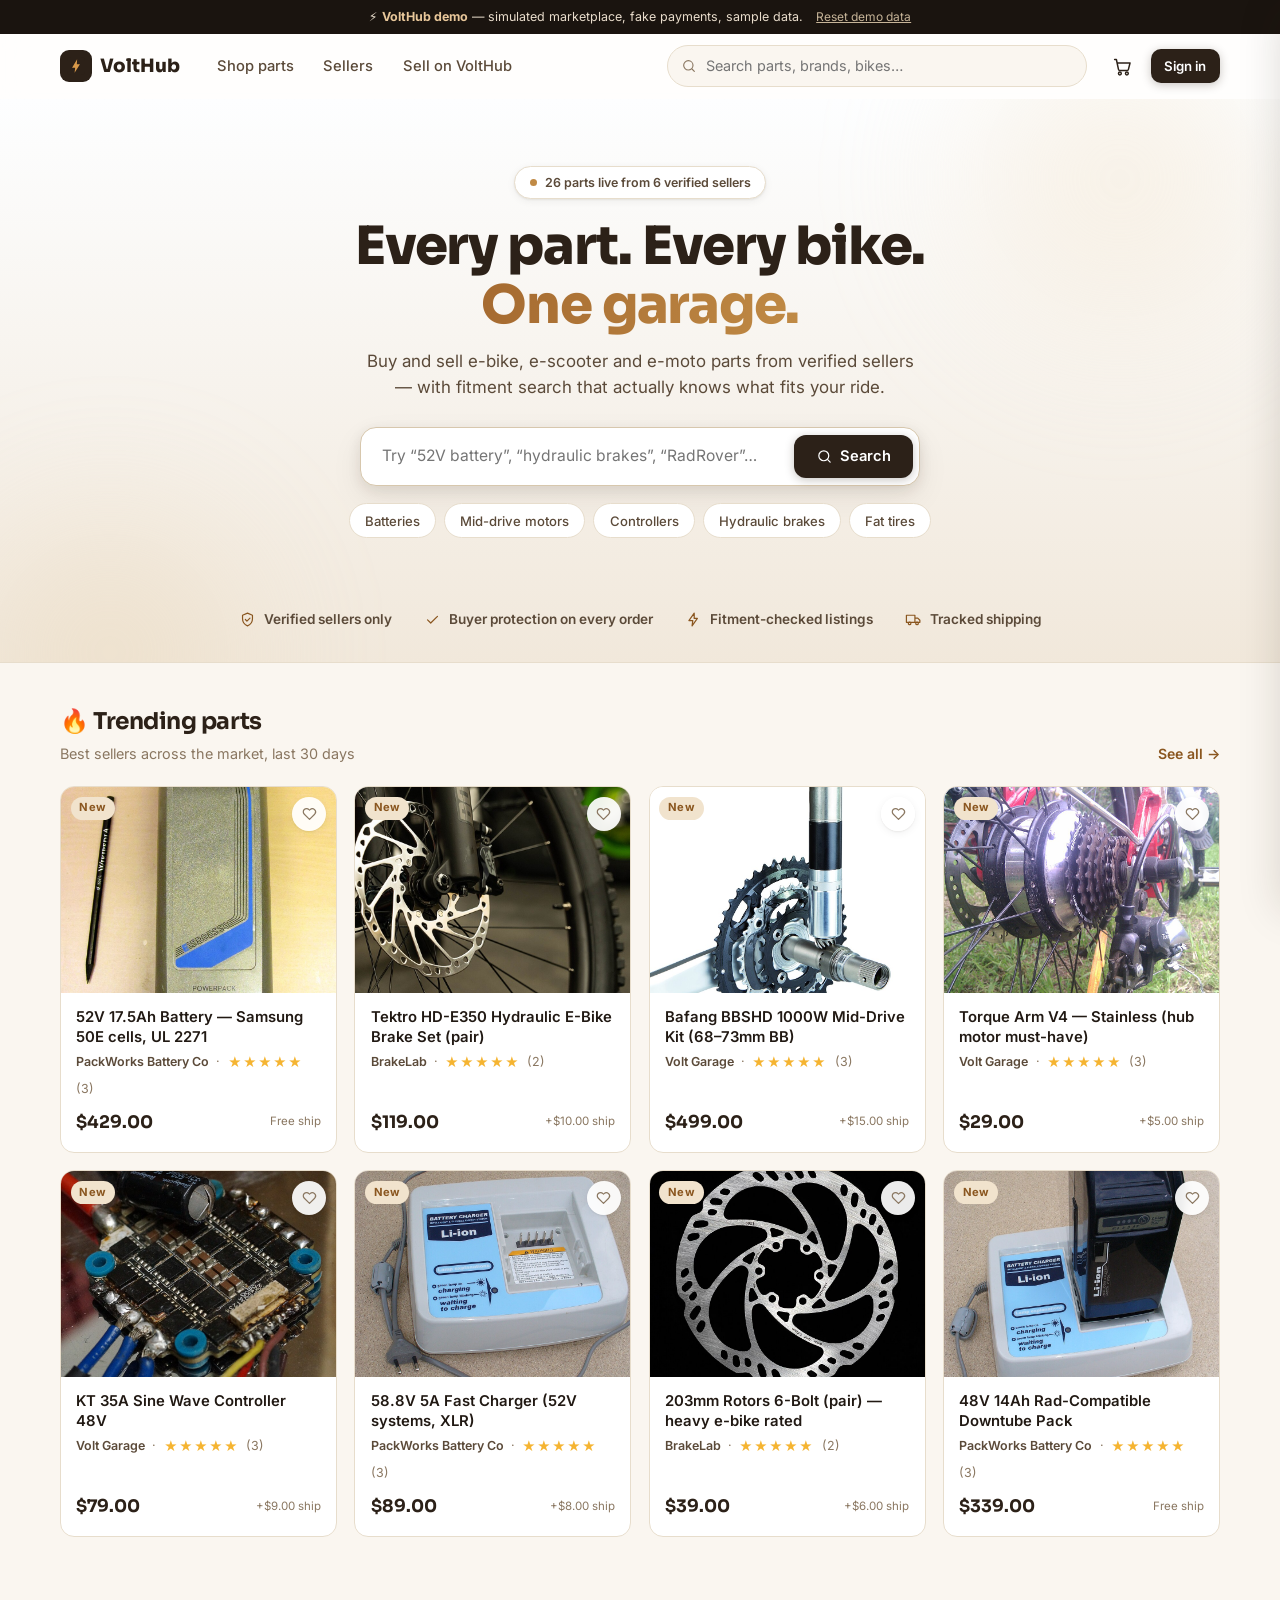
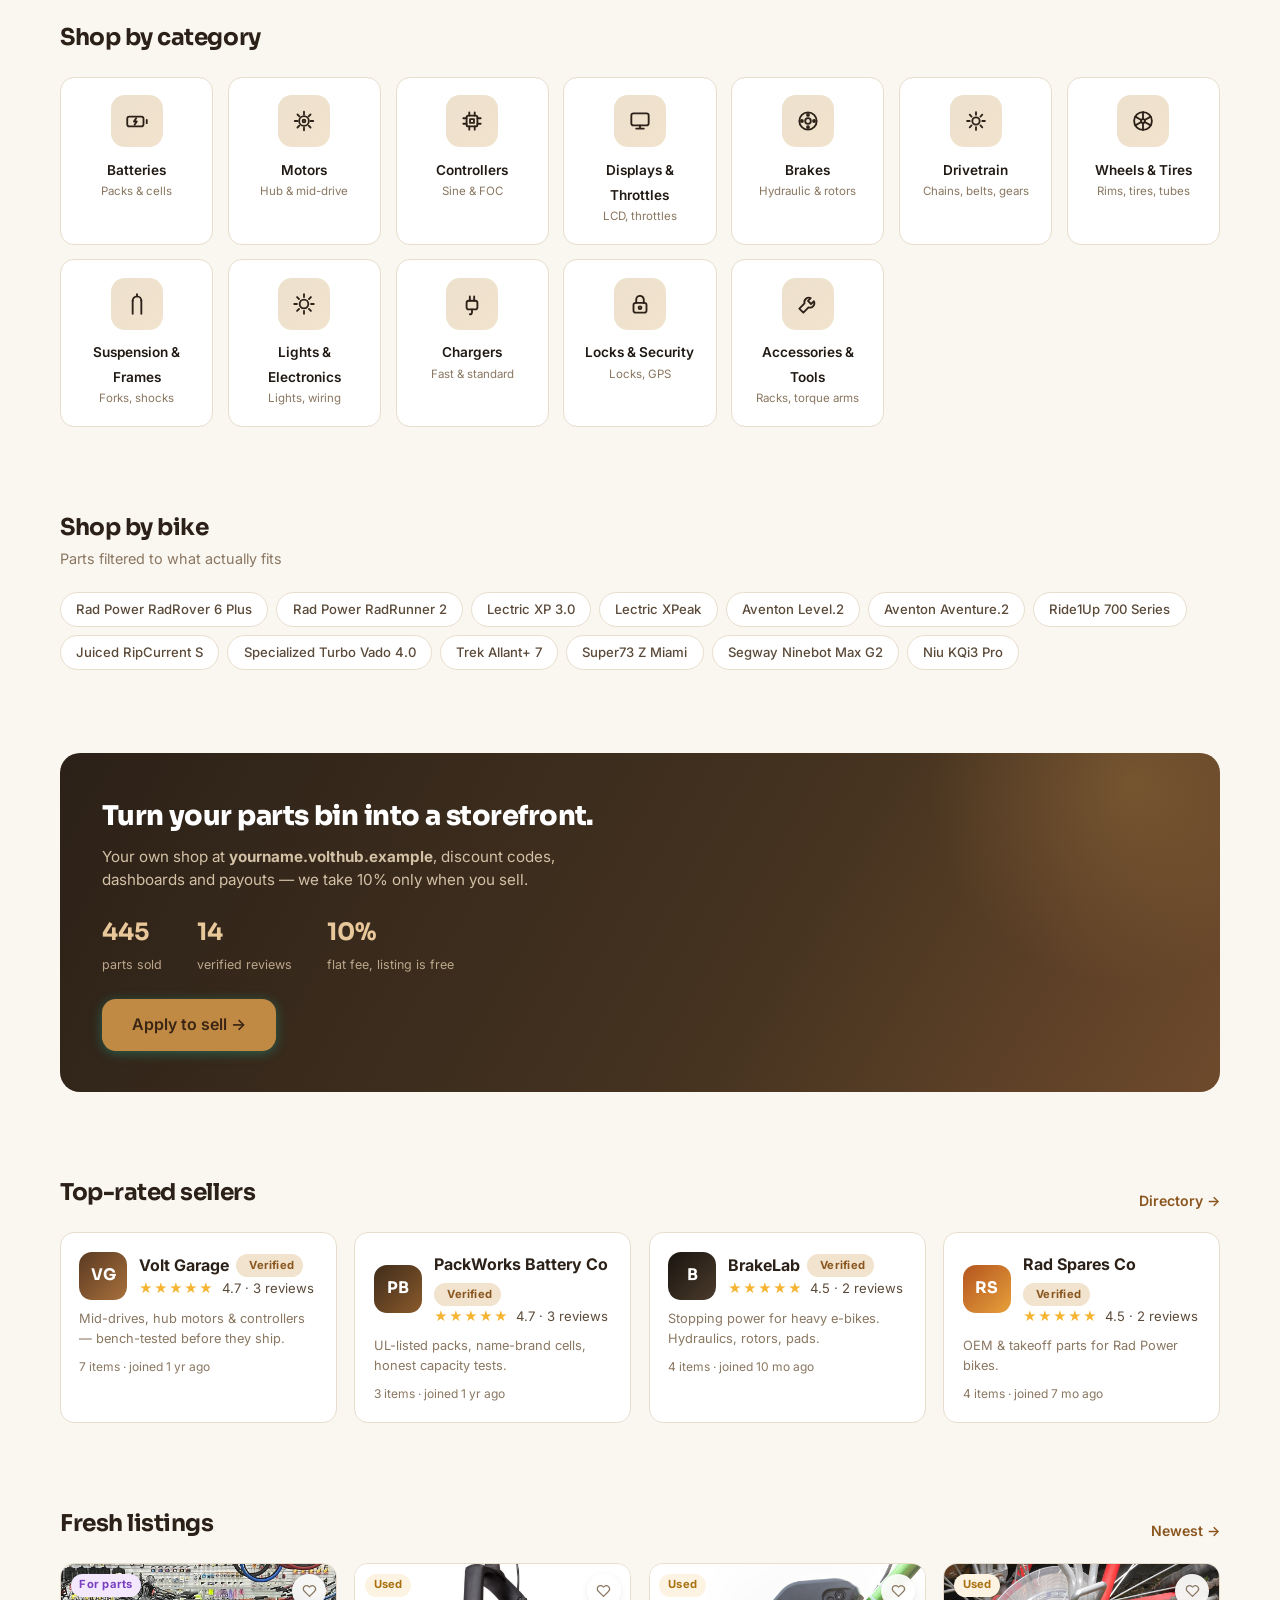
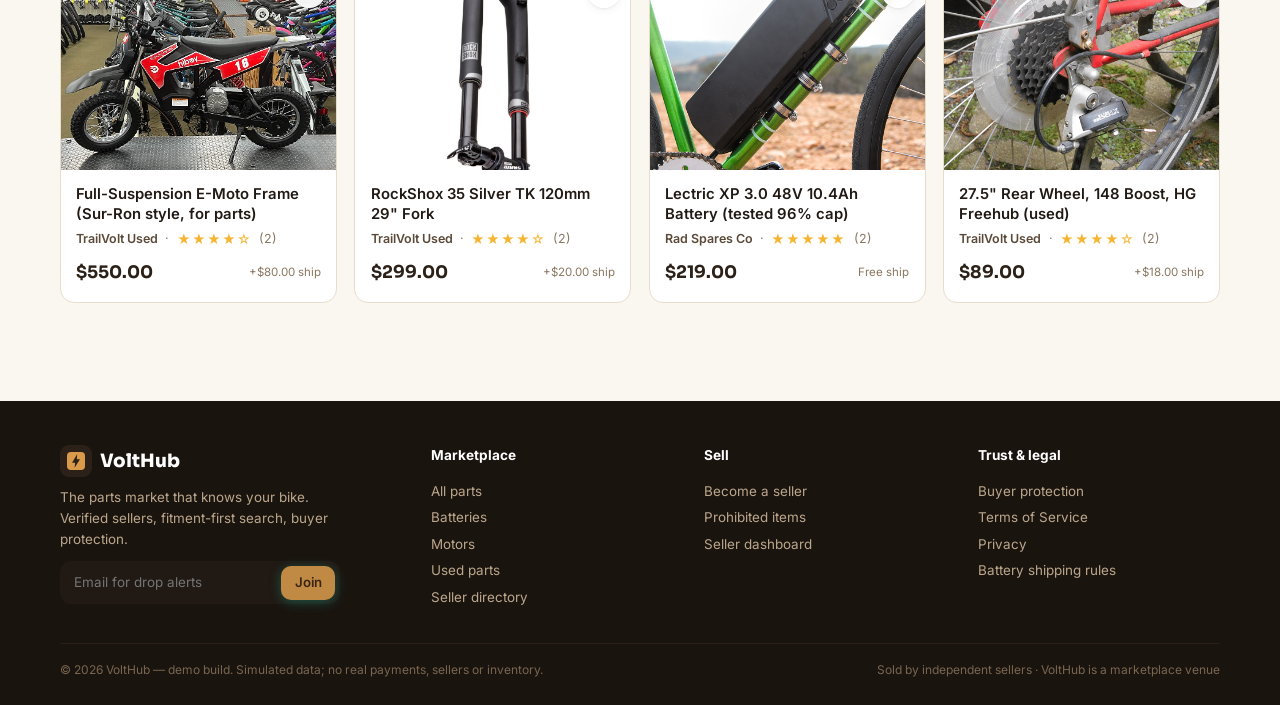
==== commit 6bf49e28: "Re-theme site: blue/aqua palette -> warm natural-wood tones Full palette swap keeping black + white " ====
--- a/index.html
+++ b/index.html
@@ -5,7 +5,7 @@
 <meta name="viewport" content="width=device-width, initial-scale=1.0">
 <title>VoltHub — The parts market that knows your bike</title>
 <meta name="description" content="Buy and sell e-bike, e-scooter and e-motive parts from verified sellers. Fitment-first search, buyer protection, seller storefronts. Demo.">
-<link rel="icon" href="data:image/svg+xml,%3Csvg xmlns='http://www.w3.org/2000/svg' viewBox='0 0 64 64'%3E%3Crect width='64' height='64' rx='14' fill='%230d2b4e'/%3E%3Cpath d='M36 8 L18 38 h11 L27 56 L46 26 h-11 Z' fill='%232ad3b5'/%3E%3C/svg%3E">
+<link rel="icon" href="data:image/svg+xml,%3Csvg xmlns='http://www.w3.org/2000/svg' viewBox='0 0 64 64'%3E%3Crect width='64' height='64' rx='14' fill='%232c2118'/%3E%3Cpath d='M36 8 L18 38 h11 L27 56 L46 26 h-11 Z' fill='%23d99a4a'/%3E%3C/svg%3E">
 <link rel="preconnect" href="https://fonts.googleapis.com">
 <link rel="preconnect" href="https://fonts.gstatic.com" crossorigin>
 <link href="https://fonts.googleapis.com/css2?family=Sora:wght@500;600;700;800&family=Inter:wght@400;500;600;700&display=swap" rel="stylesheet">
--- a/styles.css
+++ b/styles.css
@@ -1,32 +1,32 @@
 /* ================= VoltHub demo — theme & motion =================
-   Palette: light-dominant. White / ice blue / light blue / aquamarine.
-   Dark navy + black/dark-gray reserved for buttons, footer, accent bands.
+   Palette: light-dominant. Warm white / cream / natural-wood tones.
+   Espresso near-black + walnut reserved for buttons, footer, accent bands.
    Motion: ported from Onflux — luxury ease, fadeUp, shimmer, sheen, lifts. */
 
 :root{
-  --bg:#f6fafd;
-  --bg2:#eaf3fa;
-  --ice:#e3f0fa;
+  --bg:#faf6f0;
+  --bg2:#f1e8db;
+  --ice:#ede0cd;
   --card:#ffffff;
-  --line:#dbe7f1;
-  --line2:#c6d8e8;
-  --ink:#0b1f33;
-  --ink2:#42566d;
-  --ink3:#6d8199;
-  --navy:#0d2b4e;
-  --navy2:#123a6b;
-  --blue:#2f7ed8;
-  --skyblue:#8ecdf7;
-  --aqua:#19c8a8;
-  --aqua-deep:#0ea48a;
-  --aqua-soft:#d7f6ef;
-  --dark:#141b23;
-  --gray:#2a3441;
+  --line:#e7ddcc;
+  --line2:#d7c7ad;
+  --ink:#211913;
+  --ink2:#5b4a39;
+  --ink3:#8a7761;
+  --navy:#2c2118;
+  --navy2:#453320;
+  --blue:#a56a30;
+  --skyblue:#d9b986;
+  --aqua:#c08a45;
+  --aqua-deep:#8a561f;
+  --aqua-soft:#f1e3cd;
+  --dark:#1a140f;
+  --gray:#3a3026;
   --danger:#d64545;
   --warn:#e8a13c;
-  --shadow-sm:0 1px 2px rgba(13,43,78,.06),0 2px 8px rgba(13,43,78,.05);
-  --shadow-md:0 4px 14px rgba(13,43,78,.08),0 12px 32px rgba(13,43,78,.07);
-  --shadow-lg:0 10px 40px rgba(13,43,78,.14);
+  --shadow-sm:0 1px 2px rgba(40,28,16,.07),0 2px 8px rgba(40,28,16,.06);
+  --shadow-md:0 4px 14px rgba(40,28,16,.09),0 12px 32px rgba(40,28,16,.07);
+  --shadow-lg:0 10px 40px rgba(40,28,16,.15);
   --ease:cubic-bezier(.22,1,.36,1);
   --ease-lux:cubic-bezier(.25,.46,.45,.94);
   --r:14px;
@@ -65,9 +65,9 @@
 }
 
 /* ---------- demo bar ---------- */
-.demo-bar{background:var(--dark);color:#cfe3dd;font-size:.78rem;text-align:center;padding:.45rem .75rem}
-.demo-bar strong{color:#7ff0dd}
-.demo-bar-reset{margin-left:.6rem;color:#9fb8cf;text-decoration:underline;font-size:.75rem}
+.demo-bar{background:var(--dark);color:#e8dccb;font-size:.78rem;text-align:center;padding:.45rem .75rem}
+.demo-bar strong{color:#e8c79a}
+.demo-bar-reset{margin-left:.6rem;color:#c6b498;text-decoration:underline;font-size:.75rem}
 .demo-bar-reset:hover{color:#fff}
 
 /* ---------- nav ---------- */
@@ -88,7 +88,7 @@
 .cart-btn{position:relative;width:40px;height:40px;border-radius:12px;display:grid;place-items:center;transition:background .2s}
 .cart-btn:hover{background:var(--ice)}
 .cart-btn svg{width:21px;height:21px;stroke:var(--navy)}
-.cart-count{position:absolute;top:2px;right:0;background:var(--aqua);color:#04352b;font-size:.66rem;font-weight:700;min-width:17px;height:17px;border-radius:999px;display:grid;place-items:center;padding:0 4px;border:2px solid #fff}
+.cart-count{position:absolute;top:2px;right:0;background:var(--aqua);color:#3a2413;font-size:.66rem;font-weight:700;min-width:17px;height:17px;border-radius:999px;display:grid;place-items:center;padding:0 4px;border:2px solid #fff}
 .avatar{width:36px;height:36px;border-radius:50%;background:linear-gradient(135deg,var(--navy2),var(--navy));color:#fff;display:grid;place-items:center;font-weight:700;font-size:.82rem;flex:none}
 .user-menu{position:relative}
 .user-drop{position:absolute;right:0;top:calc(100% + 8px);background:#fff;border:1px solid var(--line);border-radius:var(--r);box-shadow:var(--shadow-md);min-width:190px;padding:.4rem;display:none;animation:cardIn .22s var(--ease) both}
@@ -102,14 +102,14 @@
 .btn{display:inline-flex;align-items:center;justify-content:center;gap:.45rem;font-weight:600;font-size:.92rem;padding:.65rem 1.35rem;border-radius:12px;position:relative;overflow:hidden;transition:transform .18s var(--ease),box-shadow .25s var(--ease-lux),background .2s var(--ease-lux);white-space:nowrap}
 .btn:active{transform:scale(.97)}
 .btn svg{width:17px;height:17px;flex:none}
-.btn-primary{background:var(--navy);color:#fff;box-shadow:0 2px 10px rgba(13,43,78,.25)}
-.btn-primary:hover{background:var(--navy2);box-shadow:0 4px 18px rgba(13,43,78,.32);transform:translateY(-1px)}
+.btn-primary{background:var(--navy);color:#fff;box-shadow:0 2px 10px rgba(40,28,16,.25)}
+.btn-primary:hover{background:var(--navy2);box-shadow:0 4px 18px rgba(40,28,16,.32);transform:translateY(-1px)}
 .btn-primary::after{content:'';position:absolute;top:0;left:-70%;width:45%;height:100%;background:linear-gradient(105deg,transparent,rgba(255,255,255,.28),transparent);transform:skewX(-18deg)}
 .btn-primary:hover::after{transform:translateX(430%) skewX(-18deg);transition:transform .65s var(--ease)}
 .btn-dark{background:var(--dark);color:#fff}
 .btn-dark:hover{background:#000;transform:translateY(-1px)}
-.btn-aqua{background:var(--aqua);color:#04352b;box-shadow:0 2px 12px rgba(25,200,168,.35)}
-.btn-aqua:hover{background:#15b899;transform:translateY(-1px)}
+.btn-aqua{background:var(--aqua);color:#3a2413;box-shadow:0 2px 12px rgba(25,200,168,.35)}
+.btn-aqua:hover{background:#a5692f;transform:translateY(-1px)}
 .btn-outline{background:#fff;color:var(--navy);border:1.5px solid var(--line2)}
 .btn-outline:hover{border-color:var(--navy);background:var(--ice)}
 .btn-ghost{color:var(--ink2);padding:.55rem .9rem}
@@ -133,8 +133,8 @@
 /* ---------- hero ---------- */
 .hero{position:relative;overflow:hidden;background:linear-gradient(180deg,#fdfeff 0%,var(--bg2) 100%);border-bottom:1px solid var(--line)}
 .hero-blob{position:absolute;pointer-events:none;filter:blur(60px);opacity:.5;border-radius:50%}
-.hero-blob.b1{width:480px;height:480px;background:radial-gradient(circle,#aef0e2,transparent 65%);top:-160px;right:-80px}
-.hero-blob.b2{width:420px;height:420px;background:radial-gradient(circle,#bcdcf8,transparent 65%);bottom:-200px;left:-100px}
+.hero-blob.b1{width:480px;height:480px;background:radial-gradient(circle,#f2e2c9,transparent 65%);top:-160px;right:-80px}
+.hero-blob.b2{width:420px;height:420px;background:radial-gradient(circle,#e8d5b6,transparent 65%);bottom:-200px;left:-100px}
 .hero-inner{position:relative;max-width:860px;margin:0 auto;text-align:center;padding:4.2rem 1.25rem 3.4rem}
 .hero-eyebrow{display:inline-flex;align-items:center;gap:.5rem;background:#fff;border:1px solid var(--line);border-radius:999px;padding:.35rem .9rem;font-size:.78rem;font-weight:600;color:var(--ink2);box-shadow:var(--shadow-sm)}
 .hero-eyebrow .dot{width:7px;height:7px;border-radius:50%;background:var(--aqua);animation:pulseDot 2s infinite}
@@ -164,13 +164,15 @@
 .p-card:hover .p-art svg,.p-card:hover .p-art img{transform:scale(1.045)}
 .p-body{padding:.85rem .95rem 1rem;display:flex;flex-direction:column;gap:.3rem;flex:1}
 .p-title{font-weight:600;font-size:.93rem;color:var(--ink);line-height:1.35;display:-webkit-box;-webkit-line-clamp:2;-webkit-box-orient:vertical;overflow:hidden;min-height:2.5em}
-.p-meta{display:flex;align-items:center;gap:.45rem;font-size:.78rem;color:var(--ink3)}
+.p-meta{display:flex;align-items:center;gap:.45rem;font-size:.78rem;color:var(--ink3);flex-wrap:wrap}
+.p-seller{cursor:pointer;font-weight:600;color:var(--ink2);transition:color .15s}
+.p-seller:hover{color:var(--aqua-deep);text-decoration:underline}
 .p-price-row{display:flex;align-items:center;justify-content:space-between;margin-top:auto;padding-top:.35rem}
 .p-price{font-family:'Sora';font-weight:700;font-size:1.08rem;color:var(--navy)}
 .p-ship{font-size:.72rem;color:var(--ink3)}
-.badge{display:inline-flex;align-items:center;gap:.3rem;font-size:.7rem;font-weight:700;padding:.18rem .55rem;border-radius:999px;letter-spacing:.02em}
+.badge{display:inline-flex;align-items:center;gap:.3rem;font-size:.7rem;font-weight:700;padding:.18rem .55rem;border-radius:999px;letter-spacing:.02em;white-space:nowrap}
 .badge-new{background:var(--aqua-soft);color:var(--aqua-deep)}
-.badge-like_new{background:#e3f0fa;color:var(--blue)}
+.badge-like_new{background:#ede0cd;color:var(--blue)}
 .badge-used{background:#fdf3e3;color:#a8700f}
 .badge-for_parts{background:#f3e8fd;color:#7a3fc0}
 .badge-verified{background:var(--aqua-soft);color:var(--aqua-deep)}
@@ -196,22 +198,27 @@
 .s-card{padding:1.15rem;display:flex;flex-direction:column;gap:.6rem;cursor:pointer}
 .s-head{display:flex;align-items:center;gap:.75rem}
 .s-logo{width:48px;height:48px;border-radius:13px;display:grid;place-items:center;font-family:'Sora';font-weight:700;color:#fff;font-size:1rem;flex:none}
-.s-name{font-weight:700;color:var(--navy);display:flex;align-items:center;gap:.4rem}
+.s-name{font-weight:700;color:var(--navy);display:flex;align-items:center;flex-wrap:wrap;gap:.4rem}
+.s-name .badge{flex:none}
 .s-tag{font-size:.8rem;color:var(--ink3)}
 .stars{display:inline-flex;gap:1px;color:#f5b431;font-size:.82rem;letter-spacing:1px}
 .rating-line{display:flex;align-items:center;gap:.45rem;font-size:.82rem;color:var(--ink2)}
 
 /* ---------- band (dark accent zones) ---------- */
-.band{background:linear-gradient(120deg,var(--navy) 0%,var(--navy2) 60%,#155e75 100%);border-radius:var(--r-lg);color:#fff;padding:2.6rem;position:relative;overflow:hidden}
-.band::before{content:'';position:absolute;width:420px;height:420px;border-radius:50%;background:radial-gradient(circle,rgba(42,211,181,.28),transparent 68%);top:-180px;right:-120px}
+.band{background:linear-gradient(120deg,var(--navy) 0%,var(--navy2) 60%,#6e4a2c 100%);border-radius:var(--r-lg);color:#fff;padding:2.6rem;position:relative;overflow:hidden}
+.band::before{content:'';position:absolute;width:420px;height:420px;border-radius:50%;background:radial-gradient(circle,rgba(190,140,74,.28),transparent 68%);top:-180px;right:-120px}
 .band h2{font-size:1.7rem;font-weight:800;margin-bottom:.5rem}
-.band p{color:#b9cfe4;max-width:520px;font-size:.95rem}
+.band p{color:#d3c1a6;max-width:520px;font-size:.95rem}
 .band .stats{display:flex;gap:2.2rem;margin:1.4rem 0}
-.band .stats b{font-family:'Sora';font-size:1.5rem;color:#7ff0dd;display:block}
-.band .stats span{font-size:.78rem;color:#9db8d2}
+.band .stats b{font-family:'Sora';font-size:1.5rem;color:#e8c79a;display:block}
+.band .stats span{font-size:.78rem;color:#bca78c}
 
 /* ---------- filters / search page ---------- */
 .browse{display:grid;grid-template-columns:250px 1fr;gap:1.6rem;align-items:start}
+.browse.cols-cart{grid-template-columns:1fr 360px}
+.browse.cols-account{grid-template-columns:320px 1fr}
+.browse.cols-even{grid-template-columns:1fr 1fr;align-items:stretch}
+.filters-toggle{display:none;grid-column:1/-1;justify-self:start}
 .filters{background:#fff;border:1px solid var(--line);border-radius:var(--r);padding:1.15rem;position:sticky;top:78px}
 .filters h4{font-size:.8rem;text-transform:uppercase;letter-spacing:.07em;color:var(--ink3);margin:.9rem 0 .5rem}
 .filters h4:first-child{margin-top:0}
@@ -236,7 +243,8 @@
 .pd-info h1{font-size:1.55rem;font-weight:700;color:var(--ink);line-height:1.25;margin:.5rem 0 .6rem}
 .pd-price{font-family:'Sora';font-size:1.9rem;font-weight:800;color:var(--navy)}
 .pd-ship-line{font-size:.85rem;color:var(--ink3);margin-top:.15rem}
-.pd-buy{display:flex;gap:.7rem;margin:1.2rem 0;align-items:stretch}
+.pd-buy{display:flex;gap:.7rem;margin:1.2rem 0;align-items:stretch;flex-wrap:wrap}
+.pd-buy .qty{min-height:46px}
 .qty{display:flex;align-items:center;border:1.5px solid var(--line2);border-radius:12px;overflow:hidden;background:#fff}
 .qty button{width:36px;height:100%;font-size:1.05rem;color:var(--ink2);transition:background .15s}
 .qty button:hover{background:var(--ice)}
@@ -249,20 +257,58 @@
 .fit-chips .chip{cursor:pointer}
 .seller-box{border:1px solid var(--line);border-radius:var(--r);padding:1rem;display:flex;align-items:center;gap:.85rem;margin:1.1rem 0;background:#fff;transition:border-color .2s,box-shadow .25s var(--ease-lux);cursor:pointer}
 .seller-box:hover{border-color:var(--aqua);box-shadow:var(--shadow-sm)}
-.protect{display:flex;gap:.6rem;align-items:start;background:var(--aqua-soft);border-radius:12px;padding:.8rem .95rem;font-size:.82rem;color:#0a5c4d;margin-top:.9rem}
+.protect{display:flex;gap:.6rem;align-items:start;background:var(--aqua-soft);border-radius:12px;padding:.8rem .95rem;font-size:.82rem;color:#5c3a1a;margin-top:.9rem}
 .protect svg{width:18px;height:18px;flex:none;stroke:var(--aqua-deep);margin-top:.1rem}
 
 /* ---------- storefront ---------- */
-.store-banner{height:190px;border-radius:var(--r-lg);position:relative;overflow:hidden;display:flex;align-items:flex-end}
-.store-head{display:flex;align-items:end;gap:1.2rem;margin-top:-42px;position:relative;padding:0 1.4rem;flex-wrap:wrap}
-.store-logo{width:88px;height:88px;border-radius:22px;display:grid;place-items:center;font-family:'Sora';font-weight:800;font-size:1.7rem;color:#fff;border:4px solid #fff;box-shadow:var(--shadow-md)}
+.store-banner{height:172px;border-radius:var(--r-lg);position:relative;overflow:hidden}
+.store-banner-glow{position:absolute;inset:0;background:radial-gradient(circle at 78% 20%,rgba(255,255,255,.28),transparent 58%)}
+.store-head{display:flex;align-items:flex-start;gap:1.1rem;padding:.9rem 1.4rem 0;position:relative;flex-wrap:wrap}
+.store-logo{width:92px;height:92px;border-radius:22px;display:grid;place-items:center;font-family:'Sora';font-weight:800;font-size:1.8rem;color:#fff;border:4px solid #fff;box-shadow:var(--shadow-md);flex:none;margin-top:-58px}
+.store-id{flex:1;min-width:220px}
+.store-name{font-size:1.5rem;font-weight:800;line-height:1.15;color:var(--navy);display:flex;align-items:center;gap:.55rem;flex-wrap:wrap;margin:0 0 .2rem}
+.store-domain{font-size:.82rem;color:var(--ink3);margin-top:.15rem}
+.store-actions{flex:none}
 .tabs{display:flex;gap:.3rem;border-bottom:1.5px solid var(--line);margin:1.6rem 0 1.4rem}
 .tabs button{padding:.6rem 1.1rem;font-weight:600;font-size:.92rem;color:var(--ink3);border-bottom:2.5px solid transparent;margin-bottom:-1.5px;transition:color .2s,border-color .2s}
 .tabs button.active{color:var(--navy);border-color:var(--aqua)}
 .tabs button:hover{color:var(--navy)}
-.code-banner{display:flex;flex-wrap:wrap;gap:.6rem;align-items:center;background:linear-gradient(100deg,var(--aqua-soft),#e3f0fa);border:1px dashed var(--aqua);border-radius:12px;padding:.75rem 1rem;font-size:.85rem;margin:1rem 0}
+.code-banner{display:flex;flex-wrap:wrap;gap:.6rem;align-items:center;background:linear-gradient(100deg,var(--aqua-soft),#ede0cd);border:1px dashed var(--aqua);border-radius:12px;padding:.75rem 1rem;font-size:.85rem;margin:1rem 0}
 .code-tag{background:#fff;border:1px solid var(--aqua);color:var(--aqua-deep);font-weight:700;font-family:'Sora';padding:.2rem .6rem;border-radius:8px;font-size:.8rem;cursor:pointer;transition:all .15s}
 .code-tag:hover{background:var(--aqua);color:#fff}
+
+/* ---------- storefront accent theming (per-shop --shop-accent) ---------- */
+.store-scope .tabs button.active{color:var(--shop-accent,var(--navy));border-color:var(--shop-accent,var(--aqua))}
+.store-scope .see-all{color:var(--shop-accent,var(--aqua-deep))}
+.store-scope .code-banner{border-color:var(--shop-accent,var(--aqua))}
+.store-scope .code-tag{border-color:var(--shop-accent,var(--aqua));color:var(--shop-accent,var(--aqua-deep))}
+.store-scope .code-tag:hover{background:var(--shop-accent,var(--aqua));color:#fff}
+
+/* ---------- branding editor ---------- */
+.brand-editor h3{font-family:'Sora'}
+.brand-preview{border:1px solid var(--line);border-radius:var(--r);overflow:hidden;margin-bottom:1.3rem;background:#fff}
+.bp-banner{height:124px;position:relative;overflow:hidden}
+.brand-preview .bp-head{display:flex;align-items:flex-start;gap:.9rem;padding:.7rem 1rem 1rem}
+.bp-logo{width:64px;height:64px;border-radius:16px;display:grid;place-items:center;font-family:'Sora';font-weight:800;font-size:1.3rem;color:#fff;border:4px solid #fff;box-shadow:var(--shadow-sm);flex:none;margin-top:-38px}
+.bp-id{padding-top:.15rem;min-width:0}
+.bp-name{font-family:'Sora';font-weight:800;font-size:1.1rem;color:var(--navy);display:flex;align-items:center;gap:.45rem;flex-wrap:wrap;line-height:1.15}
+.bp-sub{display:flex;align-items:center;gap:.5rem;font-size:.8rem;color:var(--ink3);margin-top:.3rem;flex-wrap:wrap}
+.bp-accent-chip{background:var(--shop-accent,var(--aqua-deep));color:#fff;font-weight:600;font-size:.72rem;padding:.14rem .55rem;border-radius:999px}
+.brand-controls{display:flex;flex-direction:column;gap:1.2rem}
+.brand-block{display:flex;flex-direction:column;gap:.55rem}
+.brand-lbl{font-size:.75rem;text-transform:uppercase;letter-spacing:.06em;color:var(--ink3);font-weight:700}
+.brand-lbl .hint{text-transform:none;letter-spacing:0;font-weight:400;font-size:.8rem}
+.seg{display:inline-flex;background:var(--ice);border-radius:10px;padding:3px;gap:2px;width:max-content}
+.seg button{padding:.35rem .95rem;border-radius:8px;font-size:.83rem;font-weight:600;color:var(--ink2);transition:all .15s}
+.seg button.on{background:#fff;color:var(--navy);box-shadow:var(--shadow-sm)}
+.swatch-row{display:flex;flex-wrap:wrap;gap:.5rem;margin-bottom:.3rem}
+.swatch{width:38px;height:38px;border-radius:10px;border:2px solid #fff;box-shadow:0 0 0 1px var(--line);cursor:pointer;transition:transform .15s}
+.swatch:hover{transform:scale(1.12)}
+.brand-row{display:flex;align-items:center;gap:.85rem;flex-wrap:wrap}
+.color-lbl{display:inline-flex;align-items:center;gap:.5rem;font-size:.85rem;color:var(--ink2)}
+input[type=color]{width:46px;height:34px;padding:2px;border:1.5px solid var(--line);border-radius:8px;background:#fff;cursor:pointer}
+.brand-url{width:100%;max-width:360px;padding:.45rem .6rem;border:1.5px solid var(--line);border-radius:9px;font-size:.85rem;background:var(--bg);outline:none}
+.brand-url:focus{border-color:var(--aqua)}
 
 /* reviews */
 .review{border-bottom:1px solid var(--line);padding:1rem 0}
@@ -307,7 +353,7 @@
 .t-step{display:flex;flex-direction:column;align-items:center;gap:.25rem;flex:1;position:relative;font-size:.68rem;color:var(--ink3);font-weight:600}
 .t-step .t-dot{width:22px;height:22px;border-radius:50%;background:#fff;border:2px solid var(--line2);display:grid;place-items:center;z-index:1;transition:all .3s var(--ease)}
 .t-step.done .t-dot{background:var(--aqua);border-color:var(--aqua)}
-.t-step.done .t-dot svg{width:11px;height:11px;stroke:#04352b}
+.t-step.done .t-dot svg{width:11px;height:11px;stroke:#3a2413}
 .t-step.done{color:var(--aqua-deep)}
 .t-step::before{content:'';position:absolute;top:11px;left:-50%;width:100%;height:2px;background:var(--line)}
 .t-step:first-child::before{display:none}
@@ -352,16 +398,16 @@
 .toast{background:var(--dark);color:#fff;border-radius:13px;padding:.8rem 1.05rem;font-size:.87rem;box-shadow:var(--shadow-lg);display:flex;gap:.6rem;align-items:start;animation:toastIn .35s var(--ease) both}
 .toast.ok{border-left:3px solid var(--aqua)}
 .toast.err{border-left:3px solid var(--danger)}
-.toast b{color:#7ff0dd}
+.toast b{color:#e8c79a}
 
 /* ---------- footer ---------- */
-.footer{background:var(--dark);color:#93a7bb;margin-top:3.5rem}
+.footer{background:var(--dark);color:#bca78c;margin-top:3.5rem}
 .footer-inner{max-width:1200px;margin:0 auto;padding:2.8rem 1.25rem 1.6rem;display:grid;grid-template-columns:1.4fr 1fr 1fr 1fr;gap:2rem}
 .footer h5{color:#fff;font-size:.85rem;margin-bottom:.7rem;font-weight:700}
-.footer a{display:block;color:#93a7bb;font-size:.84rem;padding:.18rem 0;transition:color .15s}
-.footer a:hover{color:#7ff0dd}
-.footer .fine{grid-column:1/-1;border-top:1px solid #26313d;padding-top:1.1rem;font-size:.75rem;color:#5f7286;display:flex;justify-content:space-between;flex-wrap:wrap;gap:.5rem}
-.news-input{display:flex;margin-top:.7rem;background:#1d2733;border-radius:11px;padding:.3rem;max-width:280px}
+.footer a{display:block;color:#bca78c;font-size:.84rem;padding:.18rem 0;transition:color .15s}
+.footer a:hover{color:#e8c79a}
+.footer .fine{grid-column:1/-1;border-top:1px solid #2a2018;padding-top:1.1rem;font-size:.75rem;color:#7a6650;display:flex;justify-content:space-between;flex-wrap:wrap;gap:.5rem}
+.news-input{display:flex;margin-top:.7rem;background:#211913;border-radius:11px;padding:.3rem;max-width:280px}
 .news-input input{flex:1;background:none;border:none;outline:none;color:#fff;padding:.4rem .6rem;font-size:.84rem;min-width:0}
 
 /* ---------- misc ---------- */
@@ -392,27 +438,52 @@
 .fee-out b{font-family:'Sora';color:var(--navy)}
 .step-cards{display:grid;grid-template-columns:repeat(auto-fit,minmax(210px,1fr));gap:1rem}
 .step-card{background:#fff;border:1px solid var(--line);border-radius:var(--r);padding:1.3rem}
-.step-card .num{width:34px;height:34px;border-radius:10px;background:var(--navy);color:#7ff0dd;font-family:'Sora';font-weight:800;display:grid;place-items:center;margin-bottom:.7rem}
+.step-card .num{width:34px;height:34px;border-radius:10px;background:var(--navy);color:#e8c79a;font-family:'Sora';font-weight:800;display:grid;place-items:center;margin-bottom:.7rem}
 .step-card b{display:block;margin-bottom:.25rem}
 .step-card p{font-size:.84rem;color:var(--ink3)}
 
 /* ---------- responsive ---------- */
 @media (max-width:960px){
-  .browse{grid-template-columns:1fr}
-  .filters{position:static}
-  .pd{grid-template-columns:1fr}
+  .browse,.browse.cols-cart,.browse.cols-account,.browse.cols-even{grid-template-columns:1fr}
+  .filters{position:static;display:none}
+  .filters.open{display:block;animation:fadeUp .3s var(--ease) both}
+  .filters-toggle{display:inline-flex}
+  .pd{grid-template-columns:1fr;gap:1.2rem}
   .pd-gallery{position:static}
+  .cols-cart .panel{position:static!important}
   .footer-inner{grid-template-columns:1fr 1fr}
   .nav-search{display:none}
   .nav-links{display:none}
   .hamburger{display:grid}
+  .nav-actions{margin-left:auto}
 }
 @media (max-width:600px){
   .form-row{grid-template-columns:1fr}
   .band{padding:1.8rem 1.4rem}
   .band .stats{gap:1.2rem;flex-wrap:wrap}
-  .hero-inner{padding:3rem 1.1rem 2.4rem}
-  .store-head{gap:.8rem}
+  .hero-inner{padding:2.6rem 1.1rem 2.2rem}
+  .hero-search{flex-wrap:nowrap}
+  .hero-search .btn{padding:.6rem .9rem}
+  .store-banner{height:118px}
+  .store-head{gap:.85rem;padding-top:.7rem}
+  .store-logo{width:66px;height:66px;font-size:1.2rem;border-radius:16px;margin-top:-44px}
+  .store-name{font-size:1.25rem}
+  .store-id{flex-basis:100%;order:3;min-width:0;margin-top:.1rem}
+  .store-actions{order:2;margin-left:auto}
+  .seller-box{flex-wrap:wrap;padding:.85rem}
+  .seller-box .see-all{flex-basis:100%;justify-content:flex-end;padding-top:.65rem;margin-top:.1rem;border-top:1px solid var(--line)}
   .footer-inner{grid-template-columns:1fr}
   .drawer{width:100vw}
+  .grid-products{grid-template-columns:repeat(2,1fr);gap:.7rem}
+  .p-body{padding:.6rem .65rem .8rem}
+  .p-title{font-size:.8rem;min-height:2.4em}
+  .p-price{font-size:.95rem}
+  .p-meta{font-size:.68rem}
+  .toasts{left:1rem;right:1rem;max-width:none}
+  .field input,.field select,.field textarea{font-size:16px}
+  .section{padding:1.9rem 0}
+  .page-head h1{font-size:1.4rem}
+  .pd-info h1{font-size:1.25rem}
+  .pd-price{font-size:1.55rem}
+  .wrap{padding:0 .9rem}
 }
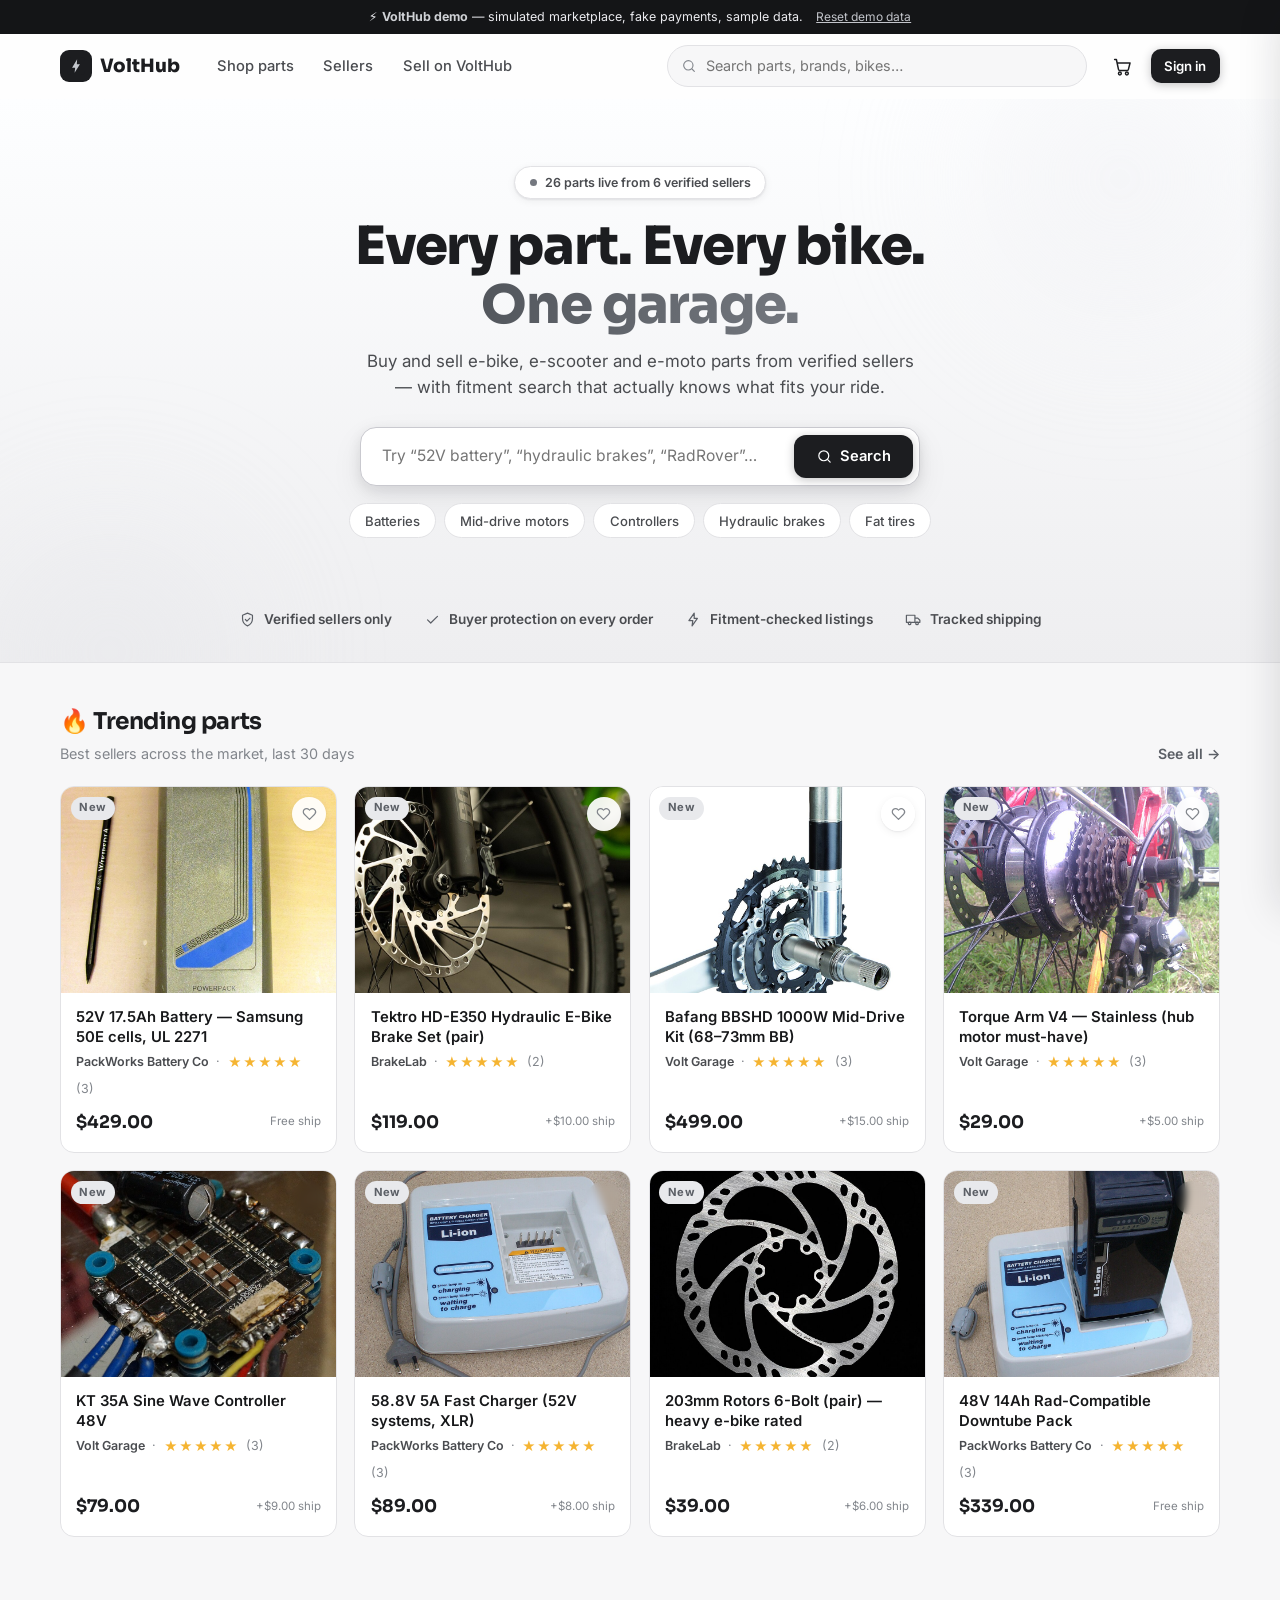
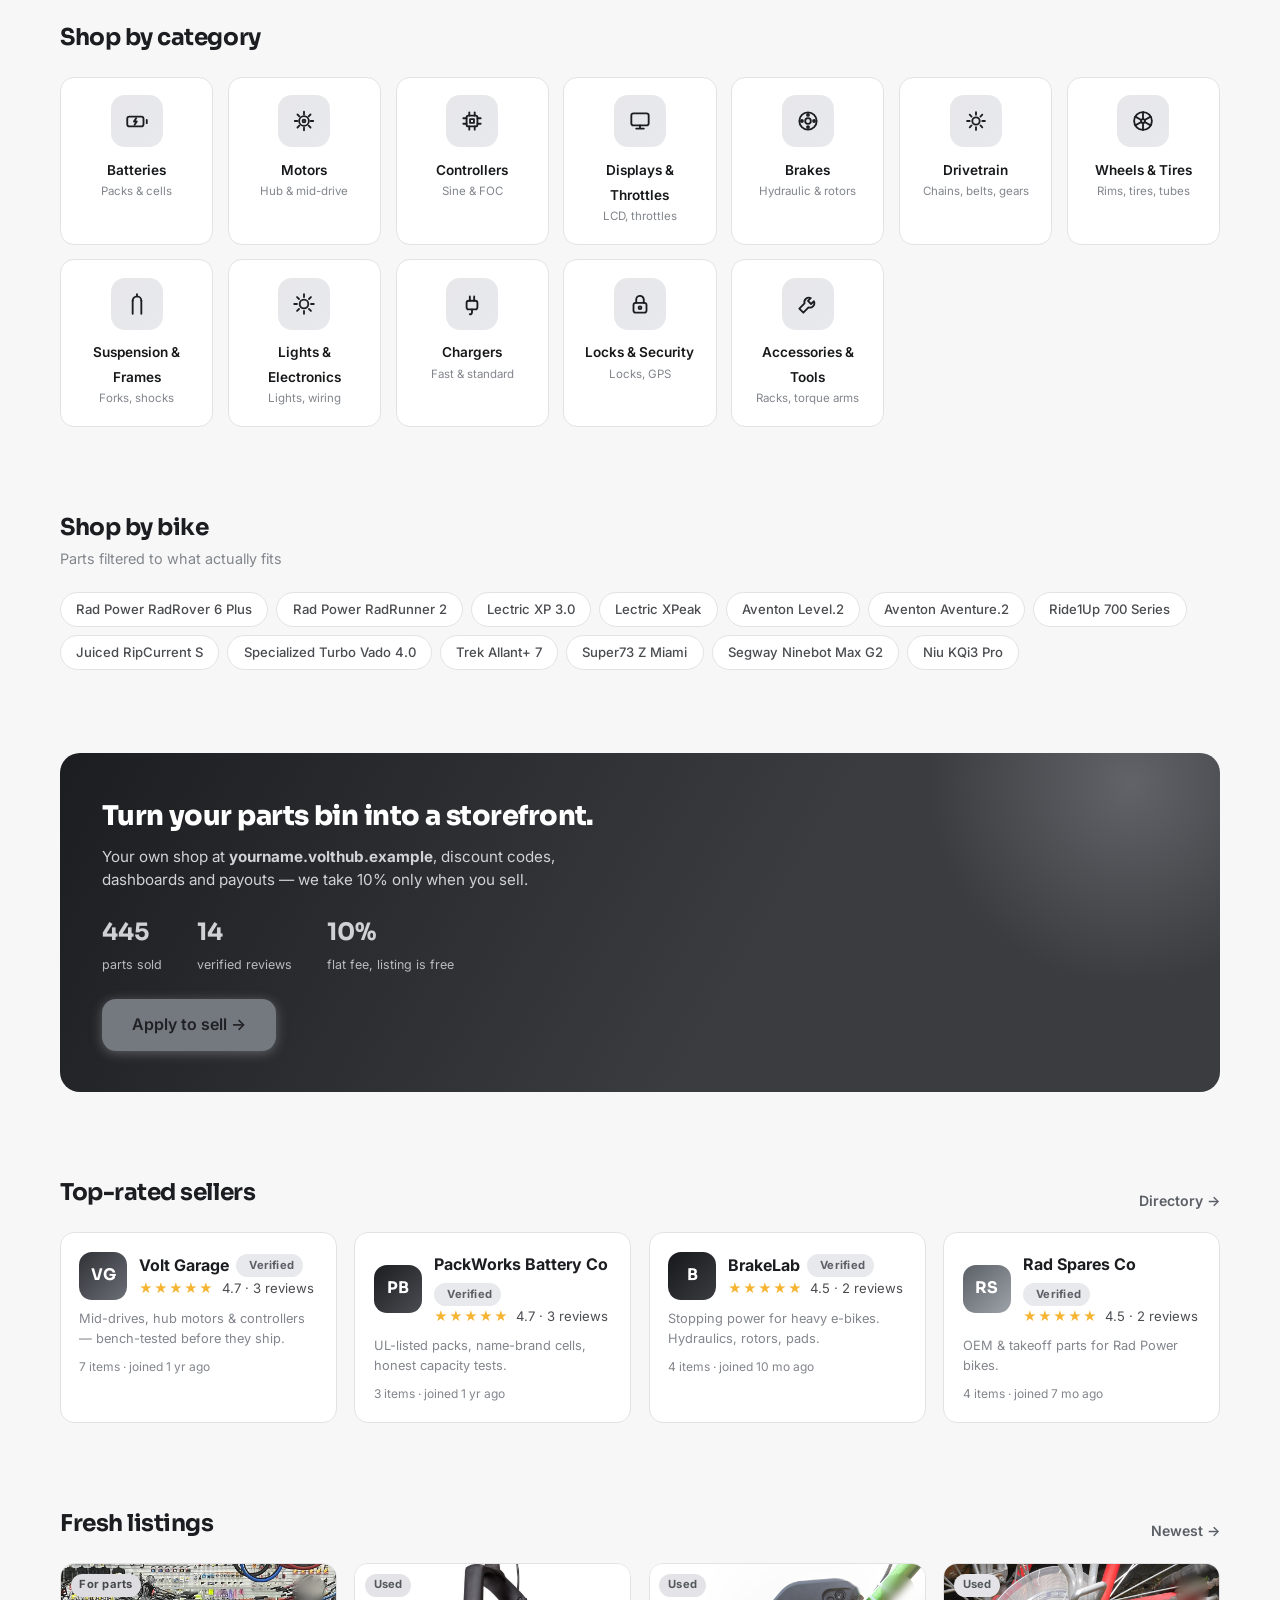
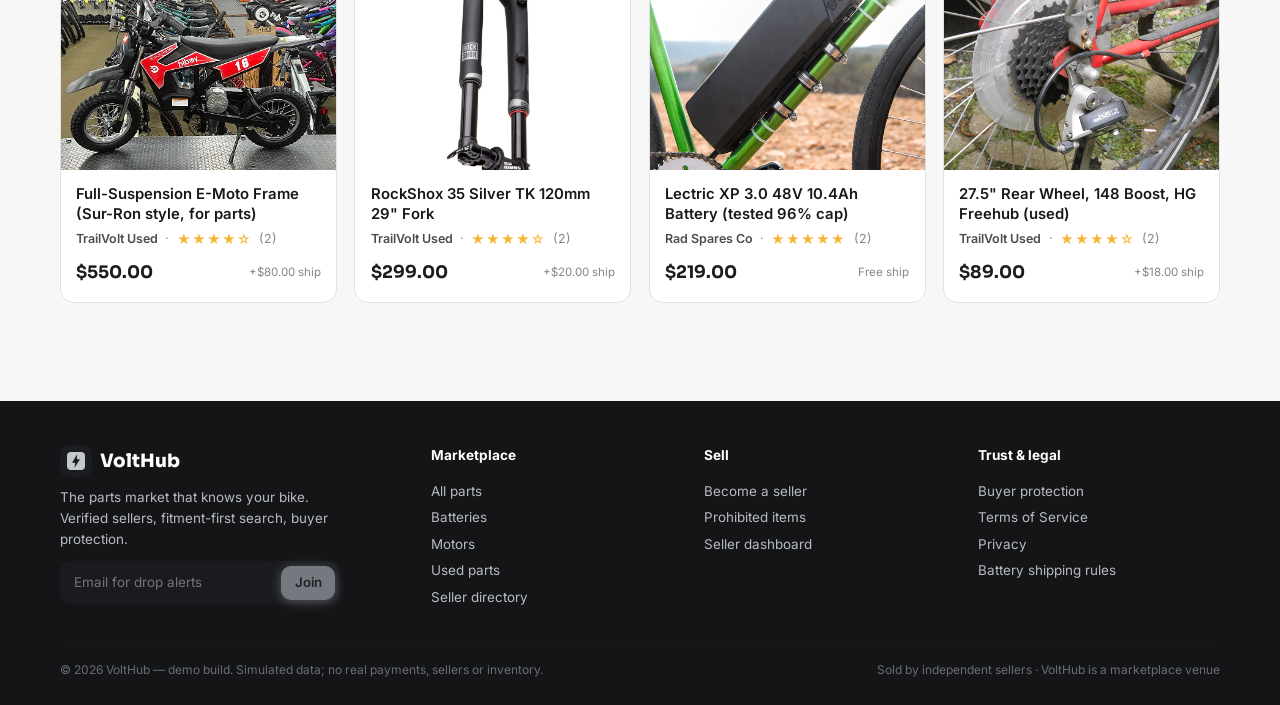
==== commit d6b31d5a: "Re-theme to greyscale + add "no exact match -> similar parts" search Palette: replaced the pink them" ====
--- a/index.html
+++ b/index.html
@@ -5,7 +5,7 @@
 <meta name="viewport" content="width=device-width, initial-scale=1.0">
 <title>VoltHub — The parts market that knows your bike</title>
 <meta name="description" content="Buy and sell e-bike, e-scooter and e-motive parts from verified sellers. Fitment-first search, buyer protection, seller storefronts. Demo.">
-<link rel="icon" href="data:image/svg+xml,%3Csvg xmlns='http://www.w3.org/2000/svg' viewBox='0 0 64 64'%3E%3Crect width='64' height='64' rx='14' fill='%232c2118'/%3E%3Cpath d='M36 8 L18 38 h11 L27 56 L46 26 h-11 Z' fill='%23d99a4a'/%3E%3C/svg%3E">
+<link rel="icon" href="data:image/svg+xml,%3Csvg xmlns='http://www.w3.org/2000/svg' viewBox='0 0 64 64'%3E%3Crect width='64' height='64' rx='14' fill='%231c1d20'/%3E%3Cpath d='M36 8 L18 38 h11 L27 56 L46 26 h-11 Z' fill='%23c4c7cd'/%3E%3C/svg%3E">
 <link rel="preconnect" href="https://fonts.googleapis.com">
 <link rel="preconnect" href="https://fonts.gstatic.com" crossorigin>
 <link href="https://fonts.googleapis.com/css2?family=Sora:wght@500;600;700;800&family=Inter:wght@400;500;600;700&display=swap" rel="stylesheet">
--- a/styles.css
+++ b/styles.css
@@ -1,32 +1,32 @@
 /* ================= VoltHub demo — theme & motion =================
-   Palette: light-dominant. Warm white / cream / natural-wood tones.
-   Espresso near-black + walnut reserved for buttons, footer, accent bands.
+   Palette: light-dominant. White / light-grey with charcoal accents.
+   Near-black + graphite-grey reserved for buttons, footer, accent bands.
    Motion: ported from Onflux — luxury ease, fadeUp, shimmer, sheen, lifts. */
 
 :root{
-  --bg:#faf6f0;
-  --bg2:#f1e8db;
-  --ice:#ede0cd;
+  --bg:#f7f7f8;
+  --bg2:#eeeef0;
+  --ice:#e7e7ea;
   --card:#ffffff;
-  --line:#e7ddcc;
-  --line2:#d7c7ad;
-  --ink:#211913;
-  --ink2:#5b4a39;
-  --ink3:#8a7761;
-  --navy:#2c2118;
-  --navy2:#453320;
-  --blue:#a56a30;
-  --skyblue:#d9b986;
-  --aqua:#c08a45;
-  --aqua-deep:#8a561f;
-  --aqua-soft:#f1e3cd;
-  --dark:#1a140f;
-  --gray:#3a3026;
+  --line:#e2e2e5;
+  --line2:#c9c9cf;
+  --ink:#17181a;
+  --ink2:#4a4c50;
+  --ink3:#82868c;
+  --navy:#1c1d20;
+  --navy2:#3a3c40;
+  --blue:#52565c;
+  --skyblue:#b8bcc2;
+  --aqua:#74787f;
+  --aqua-deep:#5b5f66;
+  --aqua-soft:#e8e9ec;
+  --dark:#141517;
+  --gray:#33353a;
   --danger:#d64545;
   --warn:#e8a13c;
-  --shadow-sm:0 1px 2px rgba(40,28,16,.07),0 2px 8px rgba(40,28,16,.06);
-  --shadow-md:0 4px 14px rgba(40,28,16,.09),0 12px 32px rgba(40,28,16,.07);
-  --shadow-lg:0 10px 40px rgba(40,28,16,.15);
+  --shadow-sm:0 1px 2px rgba(20,20,25,.07),0 2px 8px rgba(20,20,25,.06);
+  --shadow-md:0 4px 14px rgba(20,20,25,.09),0 12px 32px rgba(20,20,25,.07);
+  --shadow-lg:0 10px 40px rgba(20,20,25,.15);
   --ease:cubic-bezier(.22,1,.36,1);
   --ease-lux:cubic-bezier(.25,.46,.45,.94);
   --r:14px;
@@ -65,9 +65,9 @@
 }
 
 /* ---------- demo bar ---------- */
-.demo-bar{background:var(--dark);color:#e8dccb;font-size:.78rem;text-align:center;padding:.45rem .75rem}
-.demo-bar strong{color:#e8c79a}
-.demo-bar-reset{margin-left:.6rem;color:#c6b498;text-decoration:underline;font-size:.75rem}
+.demo-bar{background:var(--dark);color:#eaeaee;font-size:.78rem;text-align:center;padding:.45rem .75rem}
+.demo-bar strong{color:#cfd1d5}
+.demo-bar-reset{margin-left:.6rem;color:#c2c4ca;text-decoration:underline;font-size:.75rem}
 .demo-bar-reset:hover{color:#fff}
 
 /* ---------- nav ---------- */
@@ -82,13 +82,13 @@
 .nav-links a:hover,.nav-links a.active{background:var(--ice);color:var(--navy)}
 .nav-search{flex:1;max-width:420px;position:relative;margin-left:auto}
 .nav-search input{width:100%;padding:.55rem 1rem .55rem 2.4rem;border:1.5px solid var(--line);border-radius:999px;background:var(--bg);outline:none;font-size:.9rem;transition:border-color .2s var(--ease-lux),box-shadow .2s var(--ease-lux),background .2s}
-.nav-search input:focus{border-color:var(--aqua);background:#fff;box-shadow:0 0 0 4px rgba(25,200,168,.13)}
+.nav-search input:focus{border-color:var(--aqua);background:#fff;box-shadow:0 0 0 4px rgba(200,200,208,.13)}
 .nav-search svg{position:absolute;left:.9rem;top:50%;transform:translateY(-50%);width:16px;height:16px;stroke:var(--ink3)}
 .nav-actions{display:flex;align-items:center;gap:.5rem}
 .cart-btn{position:relative;width:40px;height:40px;border-radius:12px;display:grid;place-items:center;transition:background .2s}
 .cart-btn:hover{background:var(--ice)}
 .cart-btn svg{width:21px;height:21px;stroke:var(--navy)}
-.cart-count{position:absolute;top:2px;right:0;background:var(--aqua);color:#3a2413;font-size:.66rem;font-weight:700;min-width:17px;height:17px;border-radius:999px;display:grid;place-items:center;padding:0 4px;border:2px solid #fff}
+.cart-count{position:absolute;top:2px;right:0;background:var(--aqua);color:#202124;font-size:.66rem;font-weight:700;min-width:17px;height:17px;border-radius:999px;display:grid;place-items:center;padding:0 4px;border:2px solid #fff}
 .avatar{width:36px;height:36px;border-radius:50%;background:linear-gradient(135deg,var(--navy2),var(--navy));color:#fff;display:grid;place-items:center;font-weight:700;font-size:.82rem;flex:none}
 .user-menu{position:relative}
 .user-drop{position:absolute;right:0;top:calc(100% + 8px);background:#fff;border:1px solid var(--line);border-radius:var(--r);box-shadow:var(--shadow-md);min-width:190px;padding:.4rem;display:none;animation:cardIn .22s var(--ease) both}
@@ -102,14 +102,14 @@
 .btn{display:inline-flex;align-items:center;justify-content:center;gap:.45rem;font-weight:600;font-size:.92rem;padding:.65rem 1.35rem;border-radius:12px;position:relative;overflow:hidden;transition:transform .18s var(--ease),box-shadow .25s var(--ease-lux),background .2s var(--ease-lux);white-space:nowrap}
 .btn:active{transform:scale(.97)}
 .btn svg{width:17px;height:17px;flex:none}
-.btn-primary{background:var(--navy);color:#fff;box-shadow:0 2px 10px rgba(40,28,16,.25)}
-.btn-primary:hover{background:var(--navy2);box-shadow:0 4px 18px rgba(40,28,16,.32);transform:translateY(-1px)}
+.btn-primary{background:var(--navy);color:#fff;box-shadow:0 2px 10px rgba(20,20,25,.25)}
+.btn-primary:hover{background:var(--navy2);box-shadow:0 4px 18px rgba(20,20,25,.32);transform:translateY(-1px)}
 .btn-primary::after{content:'';position:absolute;top:0;left:-70%;width:45%;height:100%;background:linear-gradient(105deg,transparent,rgba(255,255,255,.28),transparent);transform:skewX(-18deg)}
 .btn-primary:hover::after{transform:translateX(430%) skewX(-18deg);transition:transform .65s var(--ease)}
 .btn-dark{background:var(--dark);color:#fff}
 .btn-dark:hover{background:#000;transform:translateY(-1px)}
-.btn-aqua{background:var(--aqua);color:#3a2413;box-shadow:0 2px 12px rgba(25,200,168,.35)}
-.btn-aqua:hover{background:#a5692f;transform:translateY(-1px)}
+.btn-aqua{background:var(--aqua);color:#202124;box-shadow:0 2px 12px rgba(200,200,208,.35)}
+.btn-aqua:hover{background:#5b5f66;transform:translateY(-1px)}
 .btn-outline{background:#fff;color:var(--navy);border:1.5px solid var(--line2)}
 .btn-outline:hover{border-color:var(--navy);background:var(--ice)}
 .btn-ghost{color:var(--ink2);padding:.55rem .9rem}
@@ -133,8 +133,8 @@
 /* ---------- hero ---------- */
 .hero{position:relative;overflow:hidden;background:linear-gradient(180deg,#fdfeff 0%,var(--bg2) 100%);border-bottom:1px solid var(--line)}
 .hero-blob{position:absolute;pointer-events:none;filter:blur(60px);opacity:.5;border-radius:50%}
-.hero-blob.b1{width:480px;height:480px;background:radial-gradient(circle,#f2e2c9,transparent 65%);top:-160px;right:-80px}
-.hero-blob.b2{width:420px;height:420px;background:radial-gradient(circle,#e8d5b6,transparent 65%);bottom:-200px;left:-100px}
+.hero-blob.b1{width:480px;height:480px;background:radial-gradient(circle,#ececf0,transparent 65%);top:-160px;right:-80px}
+.hero-blob.b2{width:420px;height:420px;background:radial-gradient(circle,#e4e5e9,transparent 65%);bottom:-200px;left:-100px}
 .hero-inner{position:relative;max-width:860px;margin:0 auto;text-align:center;padding:4.2rem 1.25rem 3.4rem}
 .hero-eyebrow{display:inline-flex;align-items:center;gap:.5rem;background:#fff;border:1px solid var(--line);border-radius:999px;padding:.35rem .9rem;font-size:.78rem;font-weight:600;color:var(--ink2);box-shadow:var(--shadow-sm)}
 .hero-eyebrow .dot{width:7px;height:7px;border-radius:50%;background:var(--aqua);animation:pulseDot 2s infinite}
@@ -142,7 +142,7 @@
 .hero h1 em{font-style:normal;background:linear-gradient(100deg,var(--blue),var(--aqua));-webkit-background-clip:text;background-clip:text;color:transparent}
 .hero p.sub{color:var(--ink2);font-size:1.06rem;max-width:560px;margin:0 auto 1.7rem}
 .hero-search{max-width:560px;margin:0 auto;display:flex;background:#fff;border:1.5px solid var(--line2);border-radius:16px;padding:.4rem;box-shadow:var(--shadow-md);transition:border-color .2s,box-shadow .25s var(--ease-lux)}
-.hero-search:focus-within{border-color:var(--aqua);box-shadow:0 0 0 5px rgba(25,200,168,.12),var(--shadow-md)}
+.hero-search:focus-within{border-color:var(--aqua);box-shadow:0 0 0 5px rgba(200,200,208,.12),var(--shadow-md)}
 .hero-search input{flex:1;border:none;outline:none;padding:.55rem .9rem;font-size:.98rem;background:transparent;min-width:0}
 .hero-chips{display:flex;flex-wrap:wrap;gap:.5rem;justify-content:center;margin-top:1.1rem}
 .chip{background:#fff;border:1px solid var(--line);border-radius:999px;padding:.4rem .95rem;font-size:.82rem;font-weight:500;color:var(--ink2);transition:all .2s var(--ease-lux)}
@@ -172,13 +172,13 @@
 .p-ship{font-size:.72rem;color:var(--ink3)}
 .badge{display:inline-flex;align-items:center;gap:.3rem;font-size:.7rem;font-weight:700;padding:.18rem .55rem;border-radius:999px;letter-spacing:.02em;white-space:nowrap}
 .badge-new{background:var(--aqua-soft);color:var(--aqua-deep)}
-.badge-like_new{background:#ede0cd;color:var(--blue)}
-.badge-used{background:#fdf3e3;color:#a8700f}
-.badge-for_parts{background:#f3e8fd;color:#7a3fc0}
+.badge-like_new{background:#e7e7ea;color:var(--blue)}
+.badge-used{background:#e4e4e8;color:#54575c}
+.badge-for_parts{background:#dcdce1;color:#45484d}
 .badge-verified{background:var(--aqua-soft);color:var(--aqua-deep)}
 .badge-navy{background:var(--navy);color:#fff}
 .badge-danger{background:#fdeaea;color:var(--danger)}
-.badge-warn{background:#fdf3e3;color:#a8700f}
+.badge-warn{background:#ececf0;color:#4a4c50}
 .badge-gray{background:var(--ice);color:var(--ink2)}
 .wish{position:absolute;top:.6rem;right:.6rem;width:34px;height:34px;border-radius:50%;background:rgba(255,255,255,.92);backdrop-filter:blur(4px);display:grid;place-items:center;box-shadow:var(--shadow-sm);transition:transform .18s var(--ease);z-index:2}
 .wish:hover{transform:scale(1.1)}
@@ -205,13 +205,13 @@
 .rating-line{display:flex;align-items:center;gap:.45rem;font-size:.82rem;color:var(--ink2)}
 
 /* ---------- band (dark accent zones) ---------- */
-.band{background:linear-gradient(120deg,var(--navy) 0%,var(--navy2) 60%,#6e4a2c 100%);border-radius:var(--r-lg);color:#fff;padding:2.6rem;position:relative;overflow:hidden}
-.band::before{content:'';position:absolute;width:420px;height:420px;border-radius:50%;background:radial-gradient(circle,rgba(190,140,74,.28),transparent 68%);top:-180px;right:-120px}
+.band{background:linear-gradient(120deg,var(--navy) 0%,var(--navy2) 60%,#3a3c40 100%);border-radius:var(--r-lg);color:#fff;padding:2.6rem;position:relative;overflow:hidden}
+.band::before{content:'';position:absolute;width:420px;height:420px;border-radius:50%;background:radial-gradient(circle,rgba(200,200,208,.28),transparent 68%);top:-180px;right:-120px}
 .band h2{font-size:1.7rem;font-weight:800;margin-bottom:.5rem}
-.band p{color:#d3c1a6;max-width:520px;font-size:.95rem}
+.band p{color:#d0d2d6;max-width:520px;font-size:.95rem}
 .band .stats{display:flex;gap:2.2rem;margin:1.4rem 0}
-.band .stats b{font-family:'Sora';font-size:1.5rem;color:#e8c79a;display:block}
-.band .stats span{font-size:.78rem;color:#bca78c}
+.band .stats b{font-family:'Sora';font-size:1.5rem;color:#cfd1d5;display:block}
+.band .stats span{font-size:.78rem;color:#b8bbc1}
 
 /* ---------- filters / search page ---------- */
 .browse{display:grid;grid-template-columns:250px 1fr;gap:1.6rem;align-items:start}
@@ -257,7 +257,7 @@
 .fit-chips .chip{cursor:pointer}
 .seller-box{border:1px solid var(--line);border-radius:var(--r);padding:1rem;display:flex;align-items:center;gap:.85rem;margin:1.1rem 0;background:#fff;transition:border-color .2s,box-shadow .25s var(--ease-lux);cursor:pointer}
 .seller-box:hover{border-color:var(--aqua);box-shadow:var(--shadow-sm)}
-.protect{display:flex;gap:.6rem;align-items:start;background:var(--aqua-soft);border-radius:12px;padding:.8rem .95rem;font-size:.82rem;color:#5c3a1a;margin-top:.9rem}
+.protect{display:flex;gap:.6rem;align-items:start;background:var(--aqua-soft);border-radius:12px;padding:.8rem .95rem;font-size:.82rem;color:#3c3f44;margin-top:.9rem}
 .protect svg{width:18px;height:18px;flex:none;stroke:var(--aqua-deep);margin-top:.1rem}
 
 /* ---------- storefront ---------- */
@@ -273,7 +273,7 @@
 .tabs button{padding:.6rem 1.1rem;font-weight:600;font-size:.92rem;color:var(--ink3);border-bottom:2.5px solid transparent;margin-bottom:-1.5px;transition:color .2s,border-color .2s}
 .tabs button.active{color:var(--navy);border-color:var(--aqua)}
 .tabs button:hover{color:var(--navy)}
-.code-banner{display:flex;flex-wrap:wrap;gap:.6rem;align-items:center;background:linear-gradient(100deg,var(--aqua-soft),#ede0cd);border:1px dashed var(--aqua);border-radius:12px;padding:.75rem 1rem;font-size:.85rem;margin:1rem 0}
+.code-banner{display:flex;flex-wrap:wrap;gap:.6rem;align-items:center;background:linear-gradient(100deg,var(--aqua-soft),#e7e7ea);border:1px dashed var(--aqua);border-radius:12px;padding:.75rem 1rem;font-size:.85rem;margin:1rem 0}
 .code-tag{background:#fff;border:1px solid var(--aqua);color:var(--aqua-deep);font-weight:700;font-family:'Sora';padding:.2rem .6rem;border-radius:8px;font-size:.8rem;cursor:pointer;transition:all .15s}
 .code-tag:hover{background:var(--aqua);color:#fff}
 
@@ -322,7 +322,7 @@
 .form-row{display:grid;grid-template-columns:1fr 1fr;gap:.9rem}
 .field label{display:block;font-size:.82rem;font-weight:600;color:var(--ink2);margin-bottom:.3rem}
 .field input,.field select,.field textarea{width:100%;padding:.62rem .8rem;border:1.5px solid var(--line);border-radius:11px;background:var(--bg);outline:none;font-size:.92rem;transition:border-color .2s var(--ease-lux),box-shadow .2s var(--ease-lux),background .2s}
-.field input:focus,.field select:focus,.field textarea:focus{border-color:var(--aqua);background:#fff;box-shadow:0 0 0 4px rgba(25,200,168,.12)}
+.field input:focus,.field select:focus,.field textarea:focus{border-color:var(--aqua);background:#fff;box-shadow:0 0 0 4px rgba(200,200,208,.12)}
 .field textarea{resize:vertical;min-height:90px}
 .field .hint{font-size:.74rem;color:var(--ink3);margin-top:.25rem}
 .check-line{display:flex;gap:.55rem;align-items:start;font-size:.83rem;color:var(--ink2)}
@@ -353,14 +353,14 @@
 .t-step{display:flex;flex-direction:column;align-items:center;gap:.25rem;flex:1;position:relative;font-size:.68rem;color:var(--ink3);font-weight:600}
 .t-step .t-dot{width:22px;height:22px;border-radius:50%;background:#fff;border:2px solid var(--line2);display:grid;place-items:center;z-index:1;transition:all .3s var(--ease)}
 .t-step.done .t-dot{background:var(--aqua);border-color:var(--aqua)}
-.t-step.done .t-dot svg{width:11px;height:11px;stroke:#3a2413}
+.t-step.done .t-dot svg{width:11px;height:11px;stroke:#202124}
 .t-step.done{color:var(--aqua-deep)}
 .t-step::before{content:'';position:absolute;top:11px;left:-50%;width:100%;height:2px;background:var(--line)}
 .t-step:first-child::before{display:none}
 .t-step.done::before{background:var(--aqua)}
 
 /* ---------- cart / drawer ---------- */
-.drawer-overlay{position:fixed;inset:0;background:rgba(11,31,51,.35);backdrop-filter:blur(2px);opacity:0;pointer-events:none;transition:opacity .3s var(--ease-lux);z-index:80}
+.drawer-overlay{position:fixed;inset:0;background:rgba(20,20,25,.35);backdrop-filter:blur(2px);opacity:0;pointer-events:none;transition:opacity .3s var(--ease-lux);z-index:80}
 .drawer-overlay.open{opacity:1;pointer-events:auto}
 .drawer{position:fixed;top:0;right:0;bottom:0;width:min(400px,92vw);background:#fff;z-index:90;box-shadow:var(--shadow-lg);transform:translateX(100%);transition:transform .38s var(--ease);display:flex;flex-direction:column}
 .drawer.open{transform:none}
@@ -384,7 +384,7 @@
 .totals .disc{color:var(--aqua-deep)}
 
 /* ---------- modal ---------- */
-.modal-overlay{position:fixed;inset:0;background:rgba(11,31,51,.4);backdrop-filter:blur(3px);z-index:100;display:grid;place-items:center;padding:1rem;animation:fadeIn .25s var(--ease) both}
+.modal-overlay{position:fixed;inset:0;background:rgba(20,20,25,.4);backdrop-filter:blur(3px);z-index:100;display:grid;place-items:center;padding:1rem;animation:fadeIn .25s var(--ease) both}
 .modal{background:#fff;border-radius:var(--r-lg);width:100%;max-width:520px;max-height:88vh;overflow-y:auto;box-shadow:var(--shadow-lg);animation:cardIn .3s var(--ease) both}
 .modal-head{display:flex;align-items:center;justify-content:space-between;padding:1.2rem 1.4rem .4rem}
 .modal-head h3{font-size:1.15rem;font-weight:700;color:var(--navy)}
@@ -398,16 +398,16 @@
 .toast{background:var(--dark);color:#fff;border-radius:13px;padding:.8rem 1.05rem;font-size:.87rem;box-shadow:var(--shadow-lg);display:flex;gap:.6rem;align-items:start;animation:toastIn .35s var(--ease) both}
 .toast.ok{border-left:3px solid var(--aqua)}
 .toast.err{border-left:3px solid var(--danger)}
-.toast b{color:#e8c79a}
+.toast b{color:#cfd1d5}
 
 /* ---------- footer ---------- */
-.footer{background:var(--dark);color:#bca78c;margin-top:3.5rem}
+.footer{background:var(--dark);color:#b8bbc1;margin-top:3.5rem}
 .footer-inner{max-width:1200px;margin:0 auto;padding:2.8rem 1.25rem 1.6rem;display:grid;grid-template-columns:1.4fr 1fr 1fr 1fr;gap:2rem}
 .footer h5{color:#fff;font-size:.85rem;margin-bottom:.7rem;font-weight:700}
-.footer a{display:block;color:#bca78c;font-size:.84rem;padding:.18rem 0;transition:color .15s}
-.footer a:hover{color:#e8c79a}
-.footer .fine{grid-column:1/-1;border-top:1px solid #2a2018;padding-top:1.1rem;font-size:.75rem;color:#7a6650;display:flex;justify-content:space-between;flex-wrap:wrap;gap:.5rem}
-.news-input{display:flex;margin-top:.7rem;background:#211913;border-radius:11px;padding:.3rem;max-width:280px}
+.footer a{display:block;color:#b8bbc1;font-size:.84rem;padding:.18rem 0;transition:color .15s}
+.footer a:hover{color:#cfd1d5}
+.footer .fine{grid-column:1/-1;border-top:1px solid #17181a;padding-top:1.1rem;font-size:.75rem;color:#6a6e74;display:flex;justify-content:space-between;flex-wrap:wrap;gap:.5rem}
+.news-input{display:flex;margin-top:.7rem;background:#1a1b1e;border-radius:11px;padding:.3rem;max-width:280px}
 .news-input input{flex:1;background:none;border:none;outline:none;color:#fff;padding:.4rem .6rem;font-size:.84rem;min-width:0}
 
 /* ---------- misc ---------- */
@@ -429,7 +429,7 @@
 .legal-page h3{margin:1.4rem 0 .4rem;color:var(--navy);font-size:1.05rem}
 .legal-page p,.legal-page li{color:var(--ink2);font-size:.92rem;margin-bottom:.5rem}
 .legal-page ul{padding-left:1.2rem}
-.notice{background:#fdf3e3;border:1px solid #f0dcb4;color:#7c5a10;border-radius:12px;padding:.8rem 1rem;font-size:.85rem;margin:.8rem 0}
+.notice{background:#eef0f2;border:1px solid #dcdde1;color:#41444a;border-radius:12px;padding:.8rem 1rem;font-size:.85rem;margin:.8rem 0}
 .skeleton{position:relative;overflow:hidden;background:var(--bg2);border-radius:10px}
 .skeleton::after{content:'';position:absolute;inset:0;transform:translateX(-100%);background:linear-gradient(90deg,transparent,rgba(255,255,255,.65),transparent);animation:shimmer 1.1s infinite}
 .fee-calc{background:#fff;border:1px solid var(--line);border-radius:var(--r-lg);padding:1.6rem;box-shadow:var(--shadow-md)}
@@ -438,7 +438,7 @@
 .fee-out b{font-family:'Sora';color:var(--navy)}
 .step-cards{display:grid;grid-template-columns:repeat(auto-fit,minmax(210px,1fr));gap:1rem}
 .step-card{background:#fff;border:1px solid var(--line);border-radius:var(--r);padding:1.3rem}
-.step-card .num{width:34px;height:34px;border-radius:10px;background:var(--navy);color:#e8c79a;font-family:'Sora';font-weight:800;display:grid;place-items:center;margin-bottom:.7rem}
+.step-card .num{width:34px;height:34px;border-radius:10px;background:var(--navy);color:#cfd1d5;font-family:'Sora';font-weight:800;display:grid;place-items:center;margin-bottom:.7rem}
 .step-card b{display:block;margin-bottom:.25rem}
 .step-card p{font-size:.84rem;color:var(--ink3)}
 
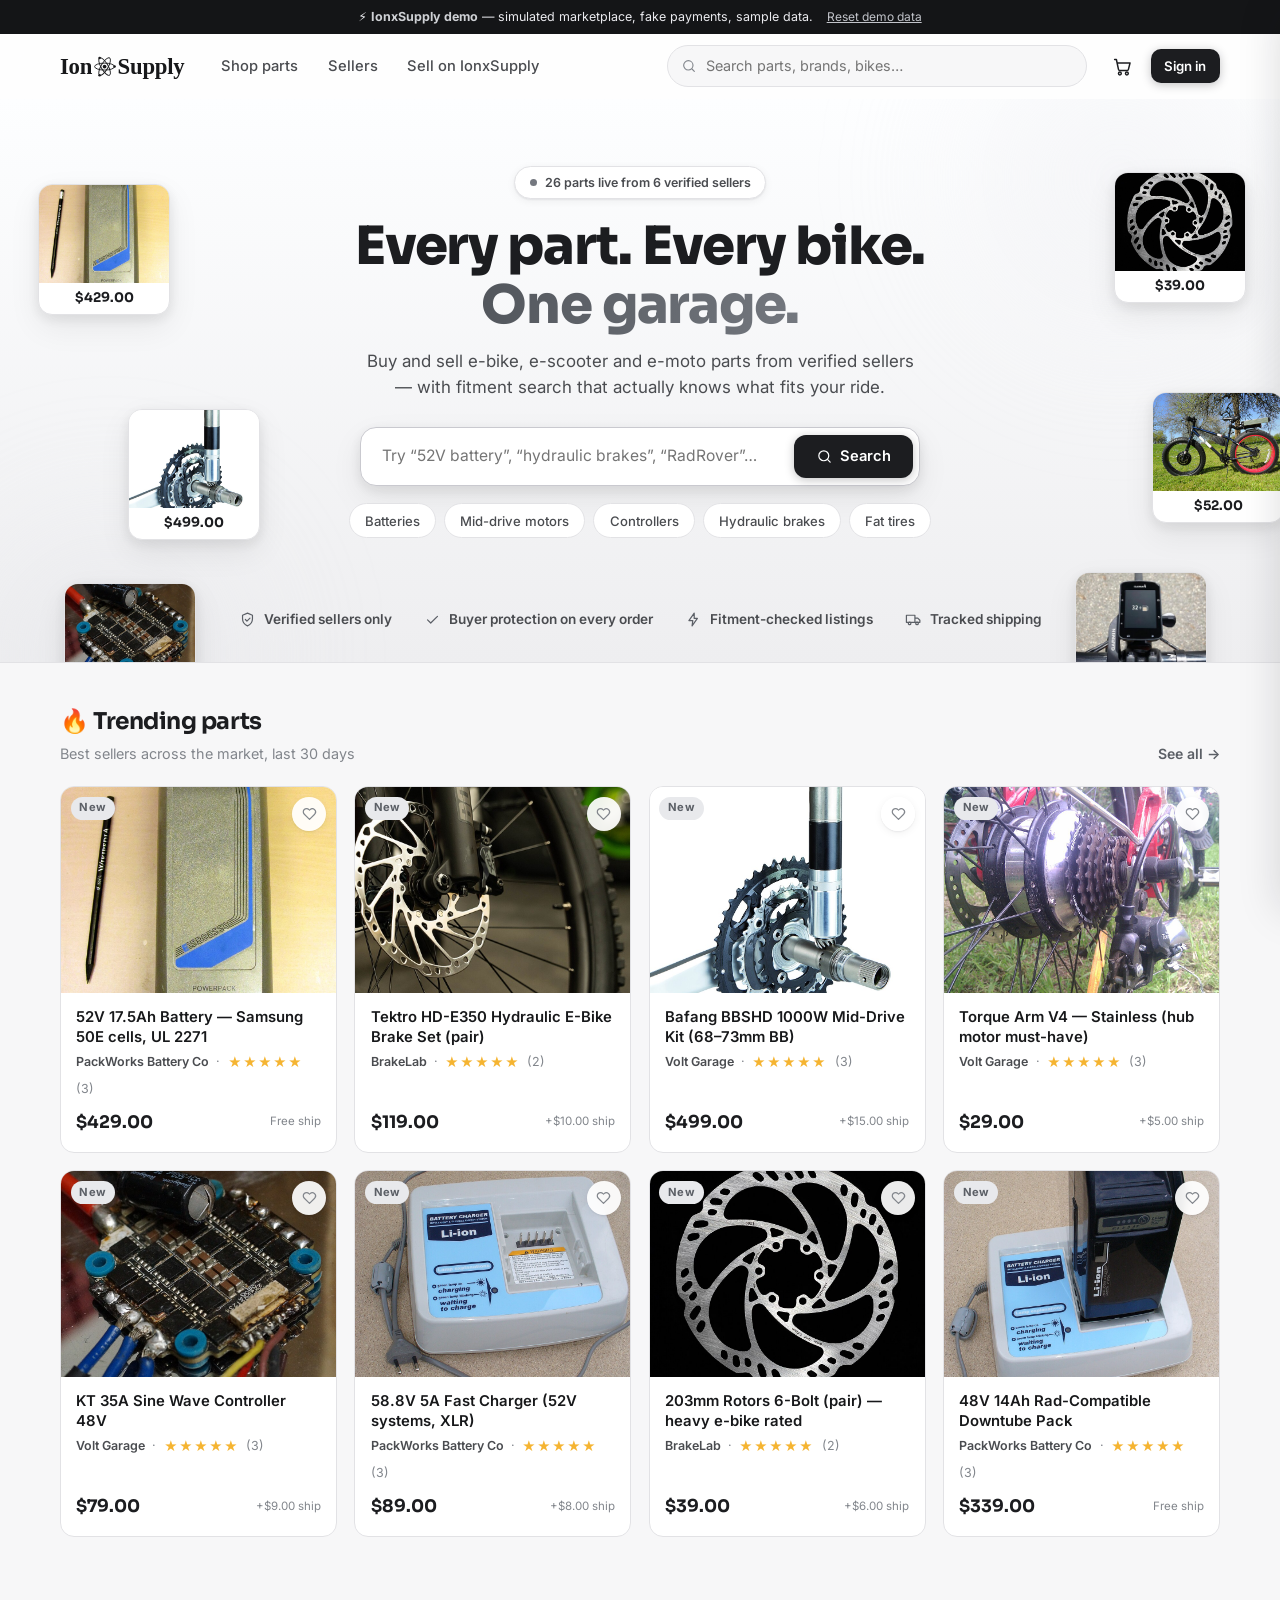
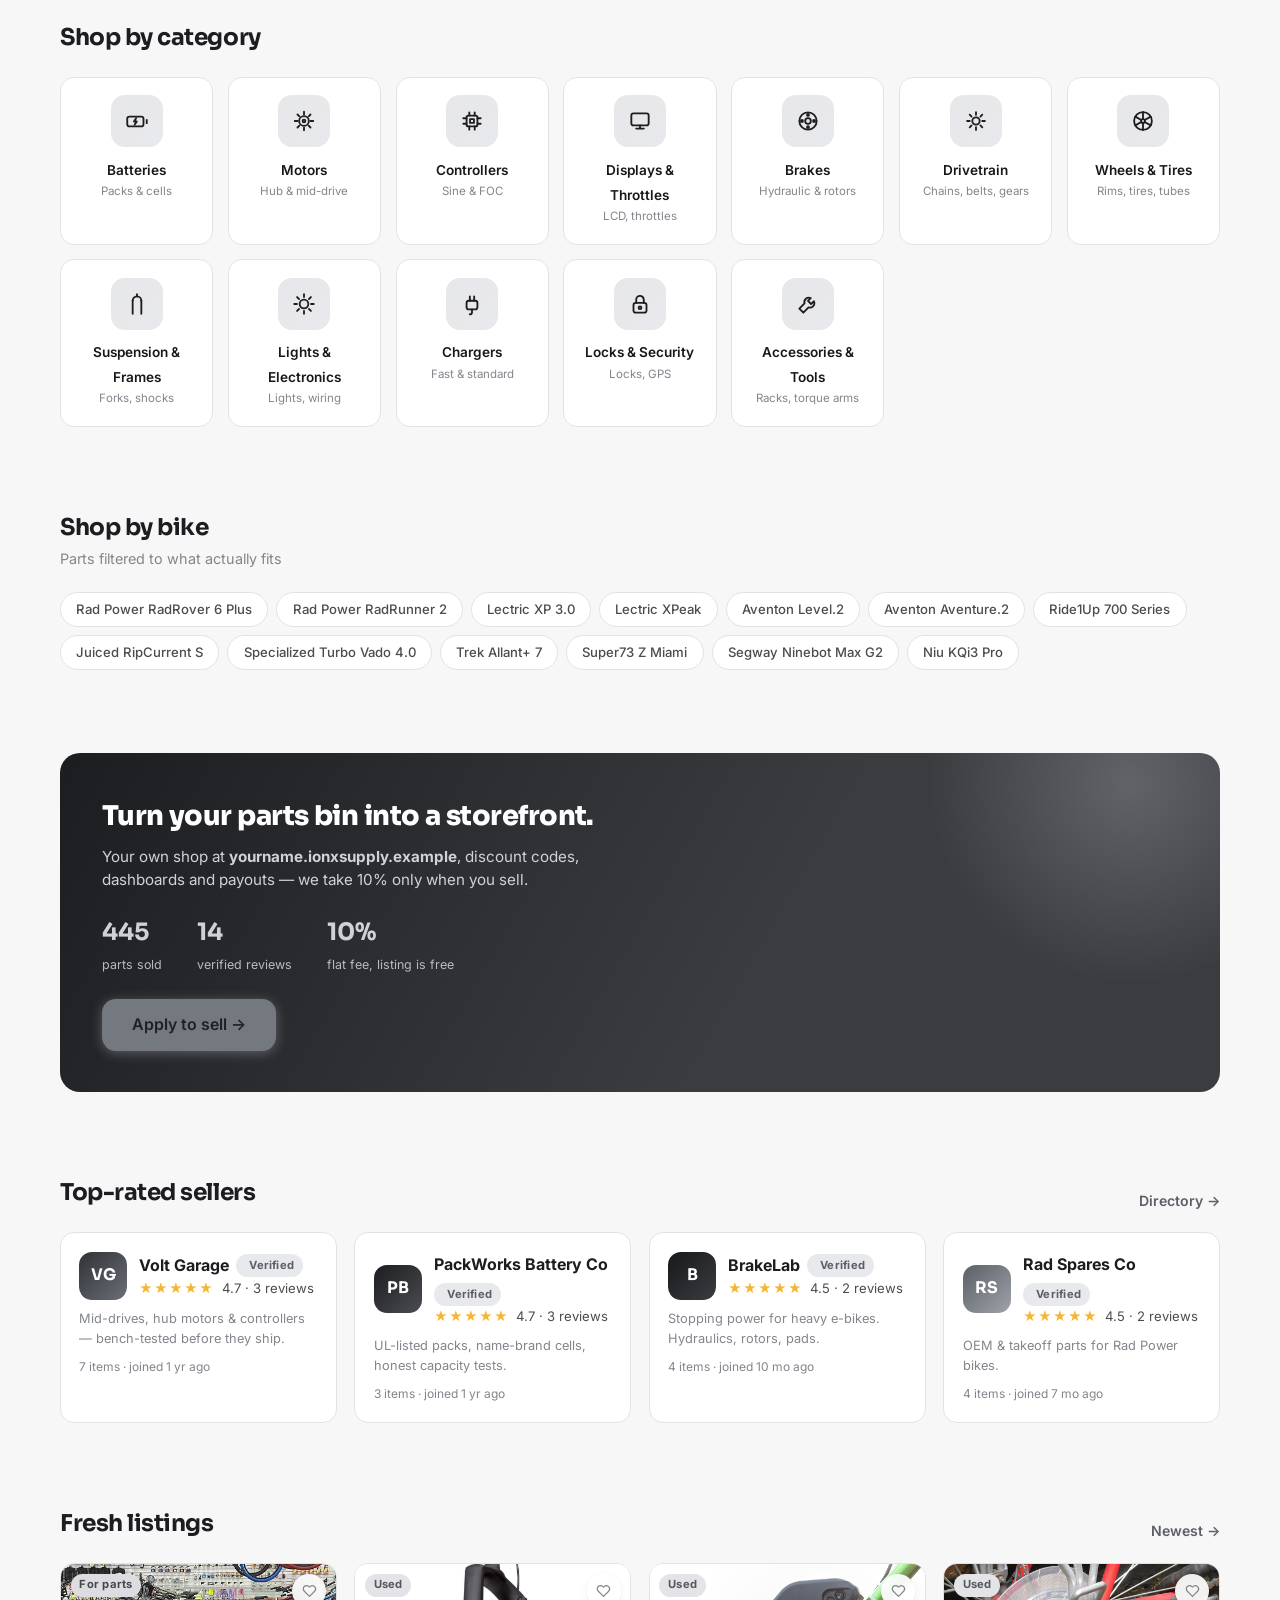
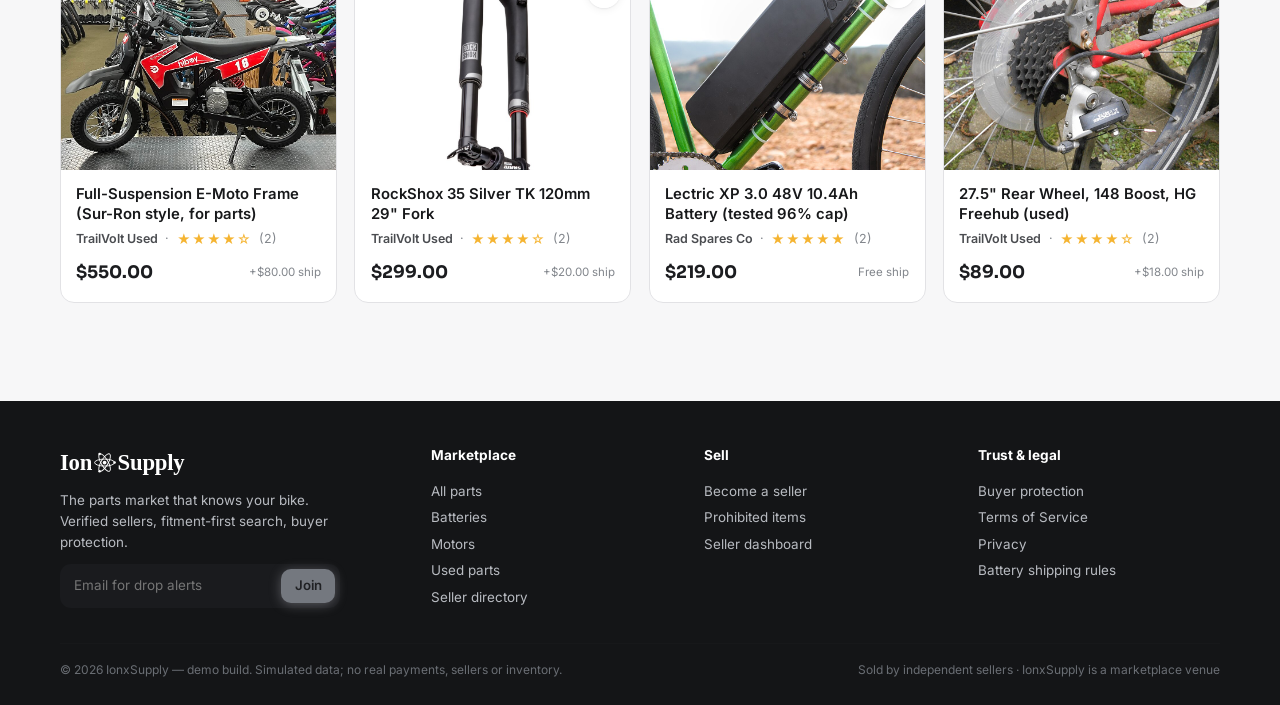
==== commit 4e462d8a: "Rebrand VoltHub -> IonxSupply with atom logo - New logo: "Ion [atom] Supply" serif lockup (inline SV" ====
--- a/index.html
+++ b/index.html
@@ -3,9 +3,9 @@
 <head>
 <meta charset="UTF-8">
 <meta name="viewport" content="width=device-width, initial-scale=1.0">
-<title>VoltHub — The parts market that knows your bike</title>
+<title>IonxSupply — The parts market that knows your bike</title>
 <meta name="description" content="Buy and sell e-bike, e-scooter and e-motive parts from verified sellers. Fitment-first search, buyer protection, seller storefronts. Demo.">
-<link rel="icon" href="data:image/svg+xml,%3Csvg xmlns='http://www.w3.org/2000/svg' viewBox='0 0 64 64'%3E%3Crect width='64' height='64' rx='14' fill='%231c1d20'/%3E%3Cpath d='M36 8 L18 38 h11 L27 56 L46 26 h-11 Z' fill='%23c4c7cd'/%3E%3C/svg%3E">
+<link rel="icon" href="data:image/svg+xml,%3Csvg xmlns='http://www.w3.org/2000/svg' viewBox='0 0 64 64'%3E%3Crect width='64' height='64' rx='14' fill='%231c1d20'/%3E%3Cg fill='none' stroke='%23e7e7ea' stroke-width='3'%3E%3Cellipse cx='32' cy='32' rx='24' ry='9'/%3E%3Cellipse cx='32' cy='32' rx='24' ry='9' transform='rotate(60 32 32)'/%3E%3Cellipse cx='32' cy='32' rx='24' ry='9' transform='rotate(120 32 32)'/%3E%3C/g%3E%3Ccircle cx='32' cy='32' r='4.5' fill='%23e7e7ea'/%3E%3C/svg%3E">
 <link rel="preconnect" href="https://fonts.googleapis.com">
 <link rel="preconnect" href="https://fonts.gstatic.com" crossorigin>
 <link href="https://fonts.googleapis.com/css2?family=Sora:wght@500;600;700;800&family=Inter:wght@400;500;600;700&display=swap" rel="stylesheet">
@@ -13,7 +13,7 @@
 </head>
 <body>
 
-<div class="demo-bar">⚡ <strong>VoltHub demo</strong> — simulated marketplace, fake payments, sample data. <button class="demo-bar-reset" onclick="resetDemo()">Reset demo data</button></div>
+<div class="demo-bar">⚡ <strong>IonxSupply demo</strong> — simulated marketplace, fake payments, sample data. <button class="demo-bar-reset" onclick="resetDemo()">Reset demo data</button></div>
 
 <header id="nav"></header>
 
--- a/styles.css
+++ b/styles.css
@@ -74,7 +74,8 @@
 .nav{position:sticky;top:0;z-index:60;background:rgba(255,255,255,.86);backdrop-filter:blur(14px);border-bottom:1px solid transparent;transition:border-color .25s var(--ease-lux),box-shadow .25s var(--ease-lux)}
 .nav.scrolled{border-color:var(--line);box-shadow:var(--shadow-sm)}
 .nav-inner{max-width:1200px;margin:0 auto;display:flex;align-items:center;gap:1rem;padding:.7rem 1.25rem}
-.logo{display:flex;align-items:center;gap:.5rem;font-family:'Sora';font-weight:800;font-size:1.15rem;color:var(--navy)}
+.logo{display:inline-flex;align-items:center;gap:.03em;font-family:Georgia,'Times New Roman',serif;font-weight:700;font-size:1.42rem;letter-spacing:-.01em;color:var(--ink)}
+.logo-atom{width:1.02em;height:1.02em;flex:none;margin:0 .02em}
 .logo-badge{width:32px;height:32px;border-radius:9px;background:var(--navy);display:grid;place-items:center;flex:none}
 .logo-badge svg{width:18px;height:18px}
 .nav-links{display:flex;gap:.25rem;margin-left:.5rem}
@@ -135,7 +136,7 @@
 .hero-blob{position:absolute;pointer-events:none;filter:blur(60px);opacity:.5;border-radius:50%}
 .hero-blob.b1{width:480px;height:480px;background:radial-gradient(circle,#ececf0,transparent 65%);top:-160px;right:-80px}
 .hero-blob.b2{width:420px;height:420px;background:radial-gradient(circle,#e4e5e9,transparent 65%);bottom:-200px;left:-100px}
-.hero-inner{position:relative;max-width:860px;margin:0 auto;text-align:center;padding:4.2rem 1.25rem 3.4rem}
+.hero-inner{position:relative;z-index:3;max-width:860px;margin:0 auto;text-align:center;padding:4.2rem 1.25rem 3.4rem}
 .hero-eyebrow{display:inline-flex;align-items:center;gap:.5rem;background:#fff;border:1px solid var(--line);border-radius:999px;padding:.35rem .9rem;font-size:.78rem;font-weight:600;color:var(--ink2);box-shadow:var(--shadow-sm)}
 .hero-eyebrow .dot{width:7px;height:7px;border-radius:50%;background:var(--aqua);animation:pulseDot 2s infinite}
 .hero h1{font-size:clamp(2rem,5vw,3.3rem);font-weight:800;color:var(--navy);margin:1.1rem 0 .8rem;line-height:1.12}
@@ -147,7 +148,26 @@
 .hero-chips{display:flex;flex-wrap:wrap;gap:.5rem;justify-content:center;margin-top:1.1rem}
 .chip{background:#fff;border:1px solid var(--line);border-radius:999px;padding:.4rem .95rem;font-size:.82rem;font-weight:500;color:var(--ink2);transition:all .2s var(--ease-lux)}
 .chip:hover{border-color:var(--aqua);color:var(--aqua-deep);background:var(--aqua-soft);transform:translateY(-1px)}
-.trustbar{display:flex;flex-wrap:wrap;justify-content:center;gap:2rem;padding:1rem 1.25rem 2rem;position:relative}
+.trustbar{display:flex;flex-wrap:wrap;justify-content:center;gap:2rem;padding:1rem 1.25rem 2rem;position:relative;z-index:3}
+
+/* hero floating listings */
+.hero-floats{position:absolute;inset:0;z-index:1;pointer-events:none}
+.hero-float{position:absolute;width:132px;pointer-events:auto;text-decoration:none;animation:heroDrift1 24s ease-in-out infinite;will-change:transform,opacity}
+.hero-float.k2{animation-name:heroDrift2}
+.hero-float.k3{animation-name:heroDrift3}
+.hf-inner{position:relative;display:block;background:#fff;border:1px solid var(--line);border-radius:14px;overflow:hidden;box-shadow:var(--shadow-md);transition:transform .35s var(--ease-lux),box-shadow .35s,border-color .2s}
+.hf-img{display:block;aspect-ratio:4/3;overflow:hidden;background:var(--bg2)}
+.hf-img img,.hf-img svg{width:100%;height:100%;object-fit:cover;display:block}
+.hf-price{display:block;font-family:'Sora','Inter',sans-serif;font-weight:700;font-size:.82rem;color:var(--navy);padding:.34rem .5rem;text-align:center}
+.hf-go{position:absolute;inset:0;display:flex;align-items:center;justify-content:center;gap:.3rem;background:rgba(23,24,26,.6);color:#fff;font-weight:700;font-size:.82rem;letter-spacing:.02em;opacity:0;transition:opacity .3s}
+.hero-float:hover{animation-play-state:paused;z-index:6}
+.hero-float:hover .hf-inner{transform:scale(1.18) translateY(-3px);box-shadow:var(--shadow-lg);border-color:var(--aqua)}
+.hero-float:hover .hf-go{opacity:1}
+@keyframes heroDrift1{0%{transform:translate(0,26px) rotate(-5deg);opacity:.5}50%{transform:translate(9px,-24px) rotate(3deg);opacity:.95}100%{transform:translate(-4px,-72px) rotate(-3deg);opacity:.5}}
+@keyframes heroDrift2{0%{transform:translate(0,-28px) rotate(6deg);opacity:.5}50%{transform:translate(-12px,12px) rotate(-4deg);opacity:.95}100%{transform:translate(6px,60px) rotate(5deg);opacity:.5}}
+@keyframes heroDrift3{0%{transform:translate(0,22px) rotate(-6deg);opacity:.5}50%{transform:translate(12px,-14px) rotate(4deg);opacity:.95}100%{transform:translate(-6px,-64px) rotate(6deg);opacity:.5}}
+@media (max-width:900px){.hero-floats{display:none}}
+@media (prefers-reduced-motion:reduce){.hero-float{animation:none!important;opacity:.9}}
 .trustbar span{display:inline-flex;align-items:center;gap:.5rem;font-size:.85rem;font-weight:600;color:var(--ink2)}
 .trustbar svg{width:17px;height:17px;stroke:var(--aqua-deep)}
 
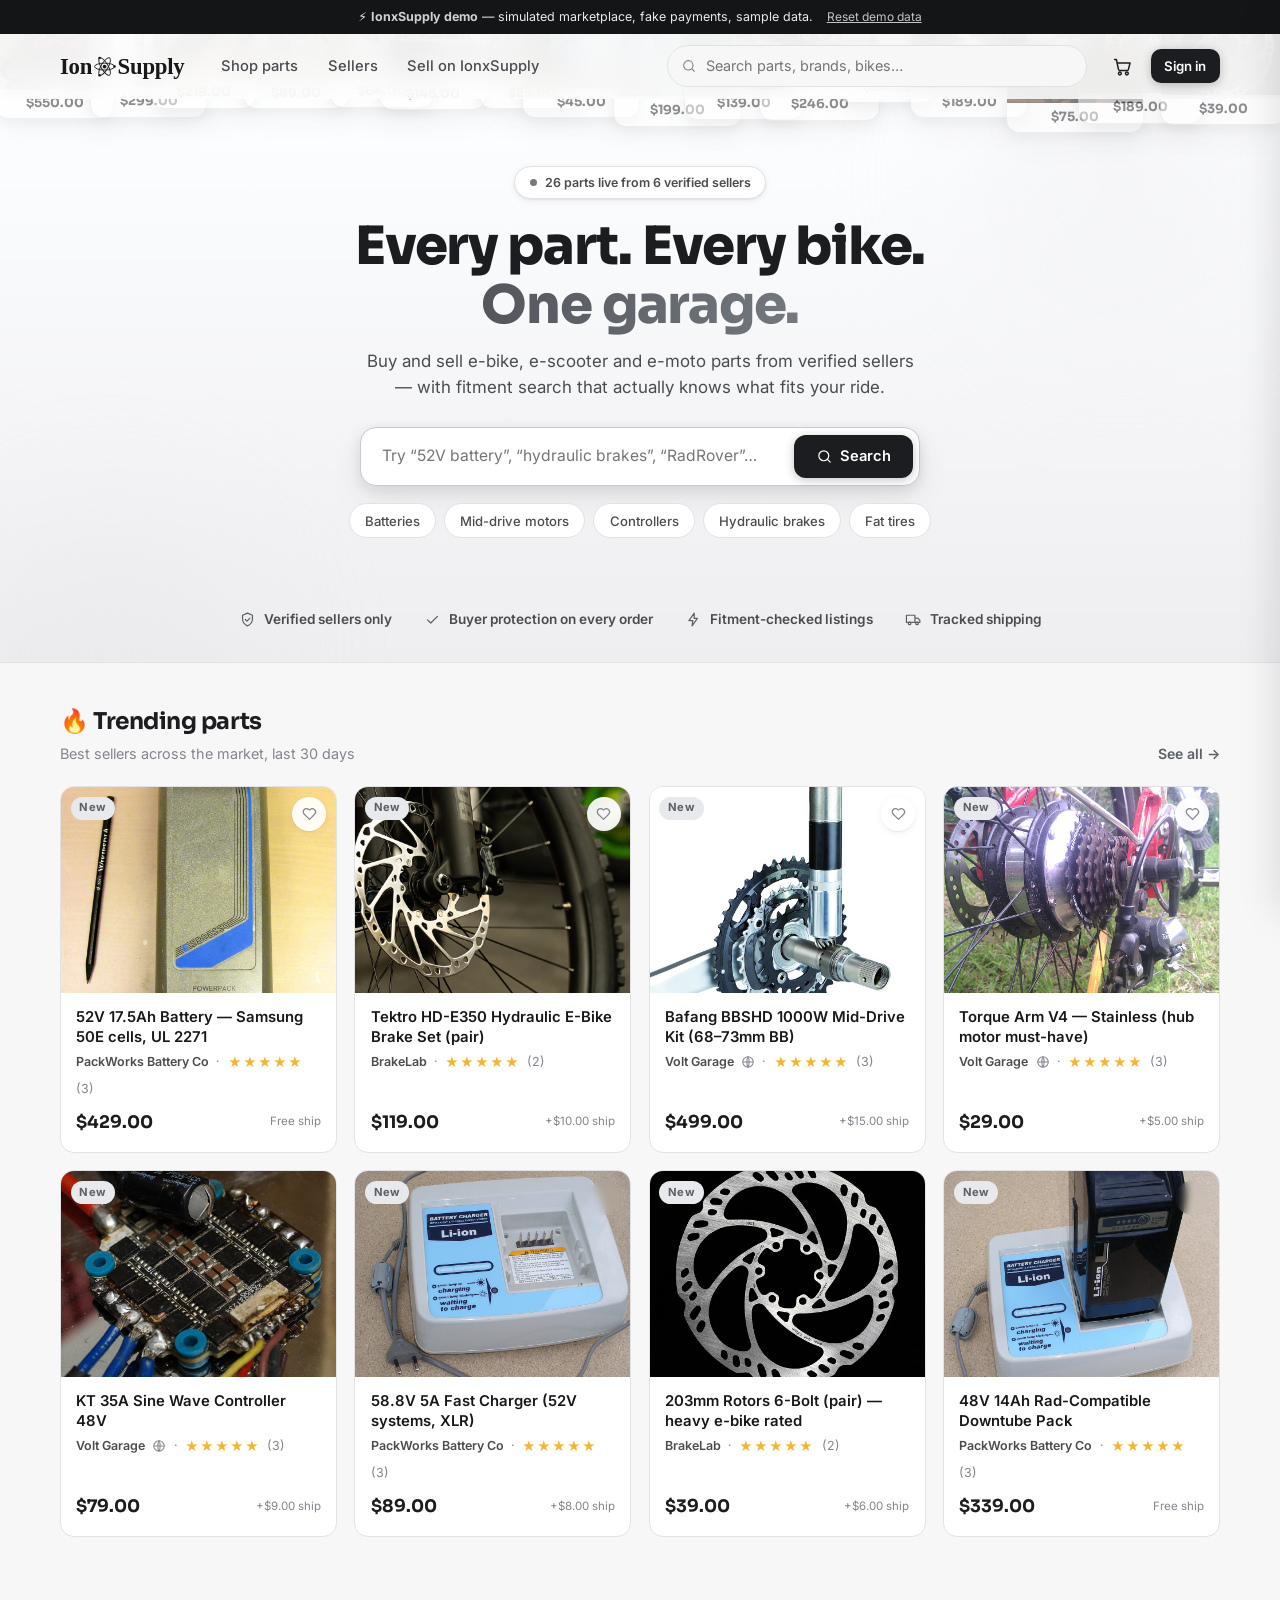
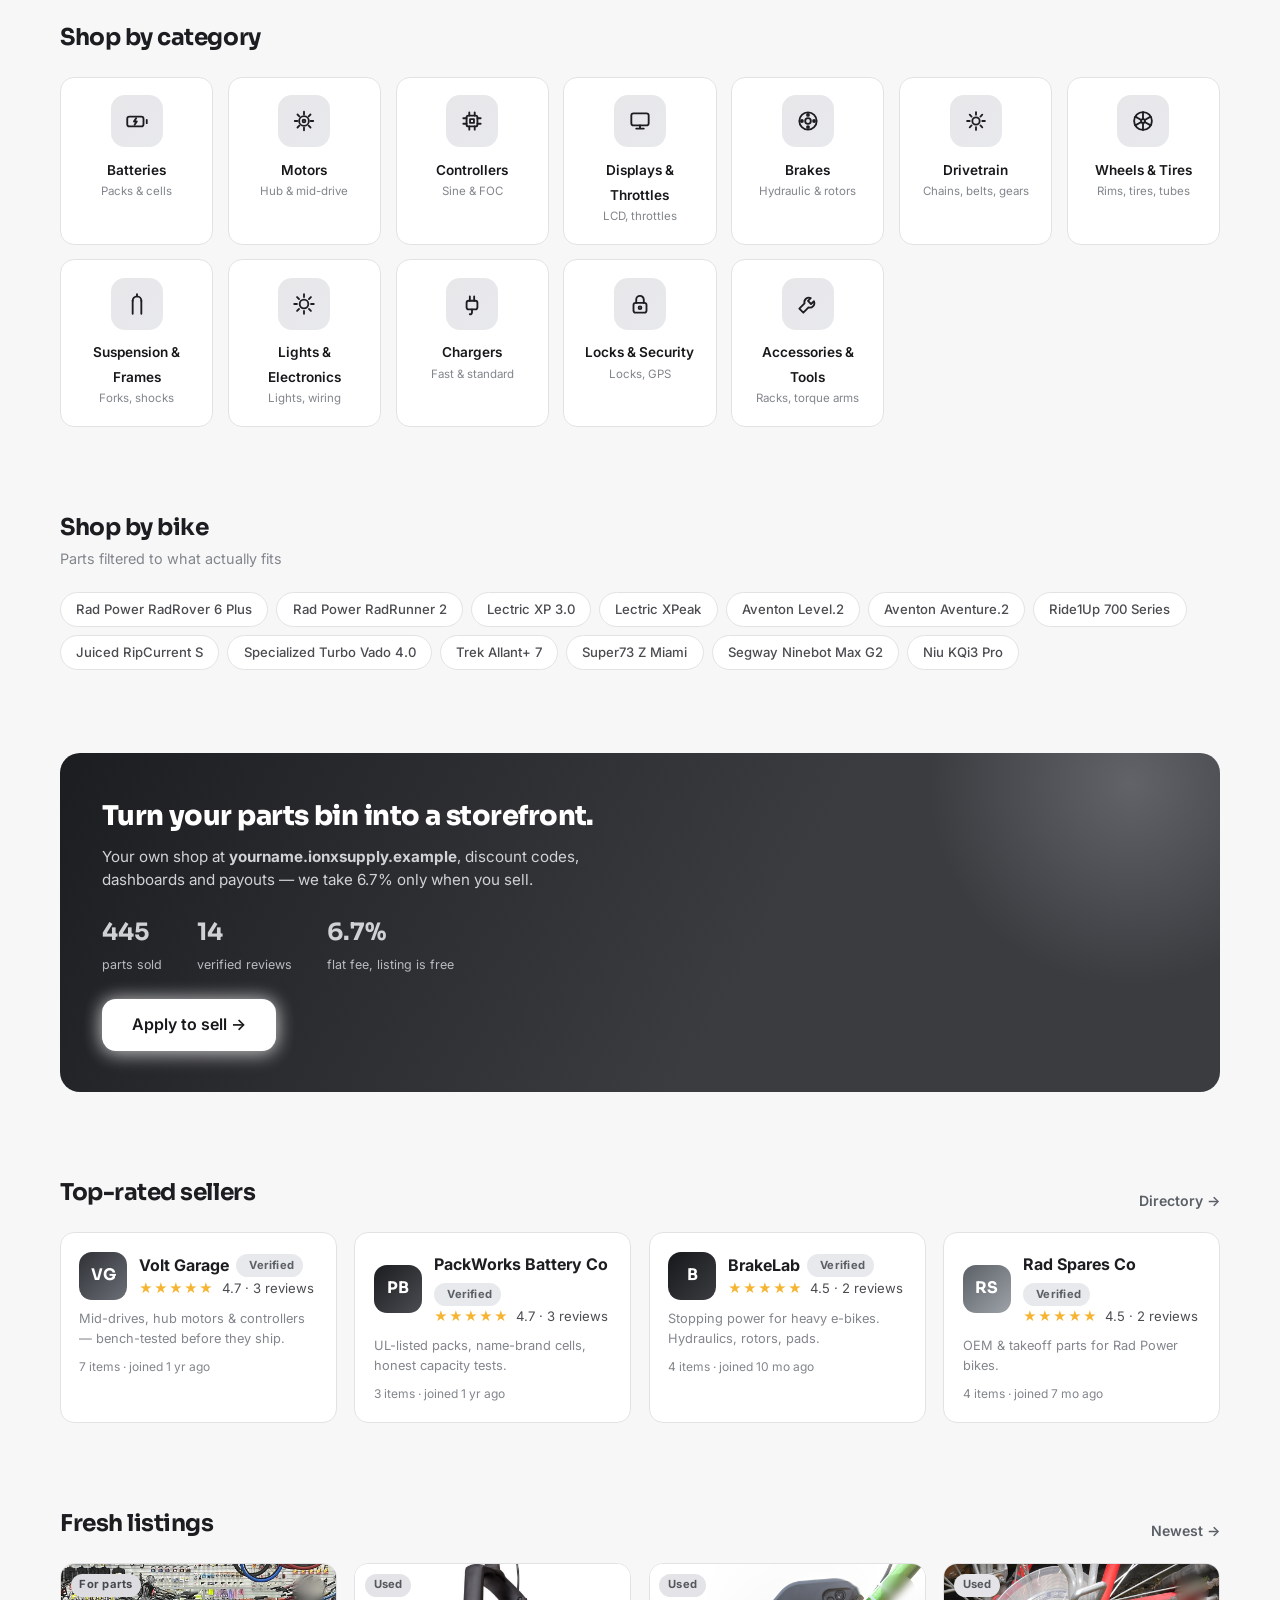
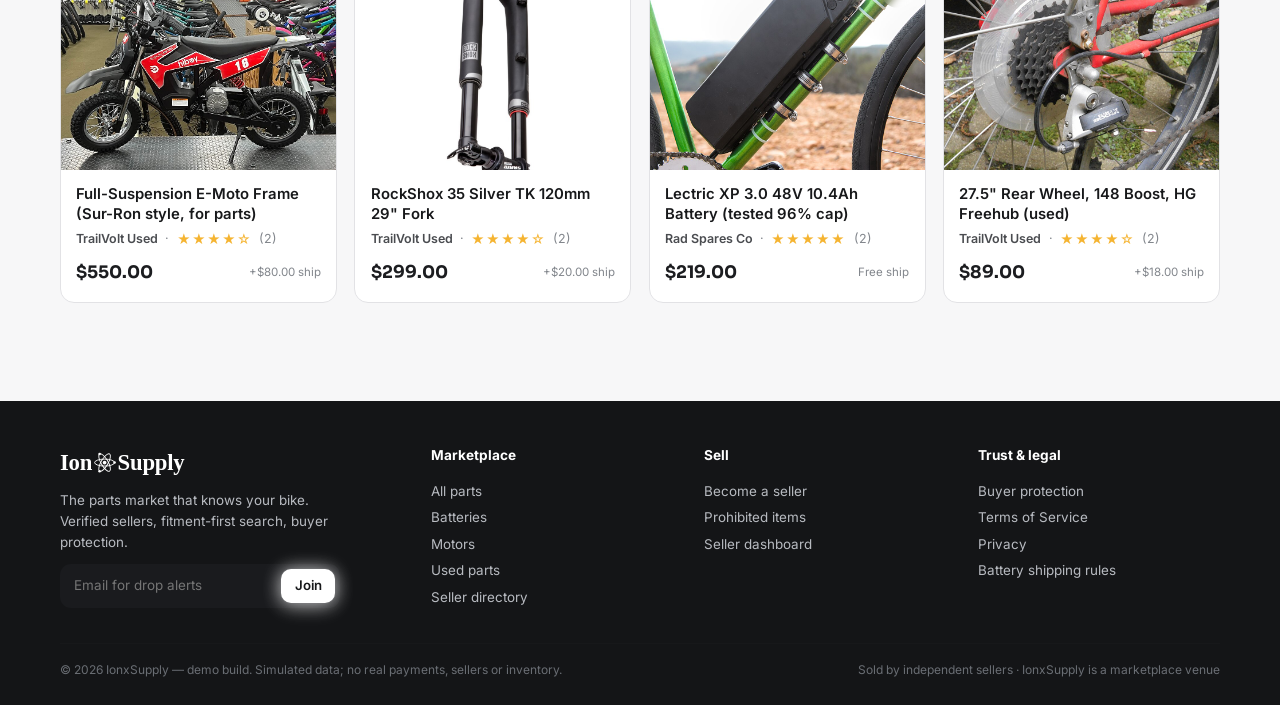
==== commit 188eefb4: "Big feature batch: falling listings, reviews, uploads, 6.7% fee, more - Falling tiles: replaced the " ====
--- a/index.html
+++ b/index.html
@@ -13,6 +13,7 @@
 </head>
 <body>
 
+<div class="fall-layer" id="fall-layer" aria-hidden="true"></div>
 <div class="demo-bar">⚡ <strong>IonxSupply demo</strong> — simulated marketplace, fake payments, sample data. <button class="demo-bar-reset" onclick="resetDemo()">Reset demo data</button></div>
 
 <header id="nav"></header>
--- a/styles.css
+++ b/styles.css
@@ -76,6 +76,7 @@
 .nav-inner{max-width:1200px;margin:0 auto;display:flex;align-items:center;gap:1rem;padding:.7rem 1.25rem}
 .logo{display:inline-flex;align-items:center;gap:.03em;font-family:Georgia,'Times New Roman',serif;font-weight:700;font-size:1.42rem;letter-spacing:-.01em;color:var(--ink)}
 .logo-atom{width:1.02em;height:1.02em;flex:none;margin:0 .02em}
+.logo-img{height:2rem;width:auto;max-width:190px;display:block;object-fit:contain}
 .logo-badge{width:32px;height:32px;border-radius:9px;background:var(--navy);display:grid;place-items:center;flex:none}
 .logo-badge svg{width:18px;height:18px}
 .nav-links{display:flex;gap:.25rem;margin-left:.5rem}
@@ -109,8 +110,8 @@
 .btn-primary:hover::after{transform:translateX(430%) skewX(-18deg);transition:transform .65s var(--ease)}
 .btn-dark{background:var(--dark);color:#fff}
 .btn-dark:hover{background:#000;transform:translateY(-1px)}
-.btn-aqua{background:var(--aqua);color:#202124;box-shadow:0 2px 12px rgba(200,200,208,.35)}
-.btn-aqua:hover{background:#5b5f66;transform:translateY(-1px)}
+.btn-aqua{background:#fff;color:#17181a;box-shadow:0 0 0 1px rgba(120,124,130,.18),0 0 18px rgba(255,255,255,.6),0 4px 20px rgba(255,255,255,.32)}
+.btn-aqua:hover{background:#fff;transform:translateY(-1px);box-shadow:0 0 0 1px rgba(120,124,130,.28),0 0 30px rgba(255,255,255,.95),0 8px 32px rgba(255,255,255,.55)}
 .btn-outline{background:#fff;color:var(--navy);border:1.5px solid var(--line2)}
 .btn-outline:hover{border-color:var(--navy);background:var(--ice)}
 .btn-ghost{color:var(--ink2);padding:.55rem .9rem}
@@ -130,6 +131,9 @@
 .section-head p{color:var(--ink3);font-size:.9rem;margin-top:.15rem}
 .see-all{font-size:.88rem;font-weight:600;color:var(--aqua-deep);display:inline-flex;align-items:center;gap:.25rem}
 .see-all:hover{text-decoration:underline}
+.seller-web{display:inline-flex;align-items:center;color:var(--ink3);vertical-align:-2px;transition:color .15s}
+.seller-web svg{width:14px;height:14px}
+.seller-web:hover{color:var(--aqua-deep)}
 
 /* ---------- hero ---------- */
 .hero{position:relative;overflow:hidden;background:linear-gradient(180deg,#fdfeff 0%,var(--bg2) 100%);border-bottom:1px solid var(--line)}
@@ -330,11 +334,39 @@
 .brand-url{width:100%;max-width:360px;padding:.45rem .6rem;border:1.5px solid var(--line);border-radius:9px;font-size:.85rem;background:var(--bg);outline:none}
 .brand-url:focus{border-color:var(--aqua)}
 
+/* ---------- falling listings layer ---------- */
+.demo-bar{position:relative;z-index:60}
+.fall-layer{position:fixed;inset:0;z-index:5;pointer-events:none;overflow:hidden}
+.ft{position:absolute;top:0;width:120px;pointer-events:auto;text-decoration:none;opacity:.5;animation-name:ftfall;animation-timing-function:linear;animation-iteration-count:infinite;will-change:transform}
+.ft-in{position:relative;display:block;background:#fff;border:1px solid var(--line);border-radius:13px;overflow:hidden;box-shadow:var(--shadow-md);transition:transform .3s var(--ease-lux),box-shadow .3s,border-color .2s}
+.ft-img{display:block;aspect-ratio:4/3;overflow:hidden;background:var(--bg2)}
+.ft-img img,.ft-img svg{width:100%;height:100%;object-fit:cover;display:block}
+.ft-price{display:block;font-family:'Sora','Inter',sans-serif;font-weight:700;font-size:.8rem;color:var(--navy);padding:.3rem .5rem;text-align:center}
+.ft-go{position:absolute;inset:0;display:flex;align-items:center;justify-content:center;background:rgba(23,24,26,.62);color:#fff;font-weight:700;font-size:.8rem;letter-spacing:.02em;opacity:0;transition:opacity .25s}
+.ft:hover{opacity:1;animation-play-state:paused;z-index:2}
+.ft:hover .ft-in{transform:scale(1.13);box-shadow:var(--shadow-lg);border-color:var(--aqua)}
+.ft:hover .ft-go{opacity:1}
+@keyframes ftfall{from{transform:translateY(-24vh) rotate(var(--r0,0deg))}to{transform:translateY(124vh) rotate(var(--r1,0deg))}}
+@media (prefers-reduced-motion:reduce){.ft{animation:none!important;display:none}}
+
+/* ---------- skeleton loading ---------- */
+.sk{background:linear-gradient(100deg,#e7e7ea 25%,#f4f4f7 50%,#e7e7ea 75%);background-size:200% 100%;animation:sksh 1.15s linear infinite;border-radius:10px}
+@keyframes sksh{0%{background-position:200% 0}100%{background-position:-200% 0}}
+.sk-card{background:#fff;border:1px solid var(--line);border-radius:var(--r);overflow:hidden}
+.sk-img{aspect-ratio:4/3;border-radius:0}
+.sk-pad{padding:.7rem .8rem 1rem}
+.sk-line{height:12px;margin-bottom:.45rem;border-radius:6px}
+.sk-line.w80{width:80%}.sk-line.w50{width:50%}.sk-line.w40{width:40%}
+
 /* reviews */
 .review{border-bottom:1px solid var(--line);padding:1rem 0}
 .review-head{display:flex;align-items:center;gap:.6rem;margin-bottom:.3rem}
 .review-head .avatar{width:30px;height:30px;font-size:.7rem}
 .review p{font-size:.9rem;color:var(--ink2)}
+.star-input{display:inline-flex;gap:.15rem;font-size:1.55rem;line-height:1}
+.star-input button{color:var(--line2);transition:color .12s,transform .12s;padding:0 .04rem}
+.star-input button:hover{transform:scale(1.15)}
+.star-input button.on{color:#f5b431}
 .review small{color:var(--ink3);font-size:.75rem}
 
 /* ---------- forms ---------- */
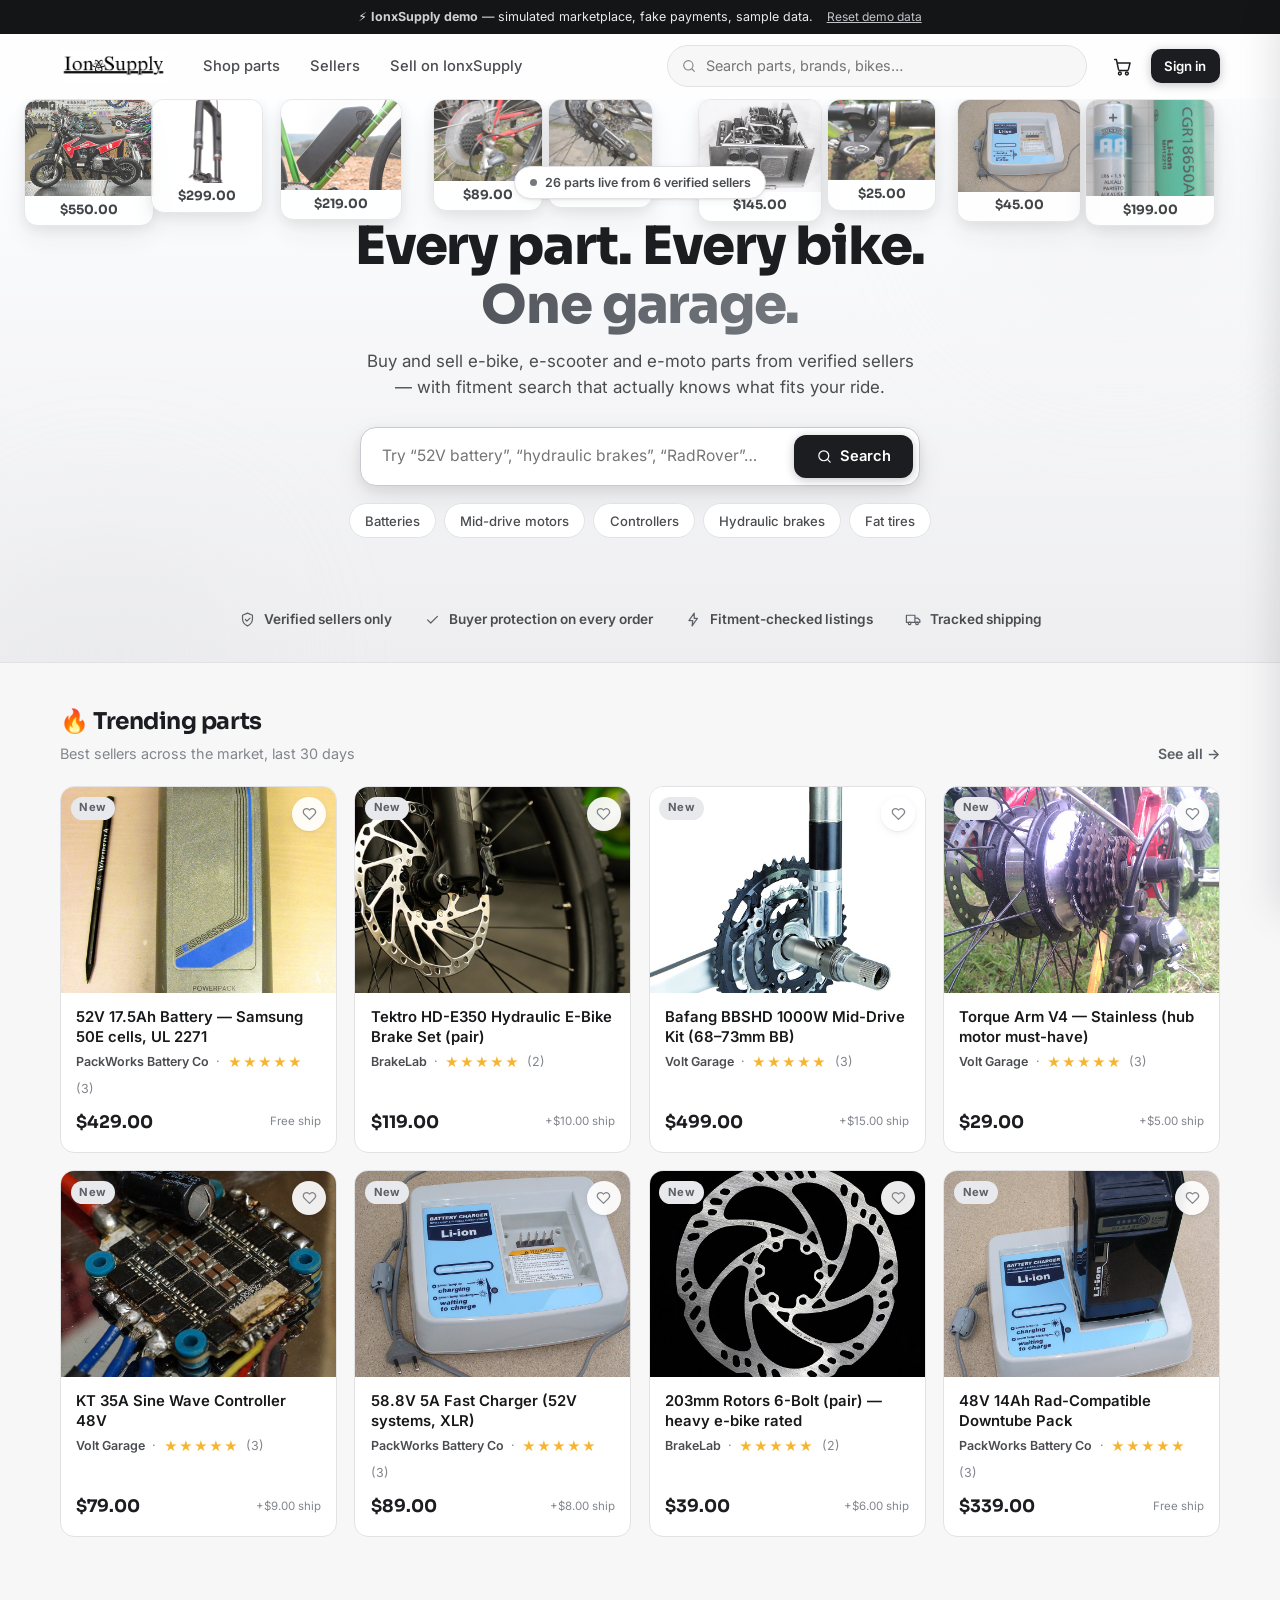
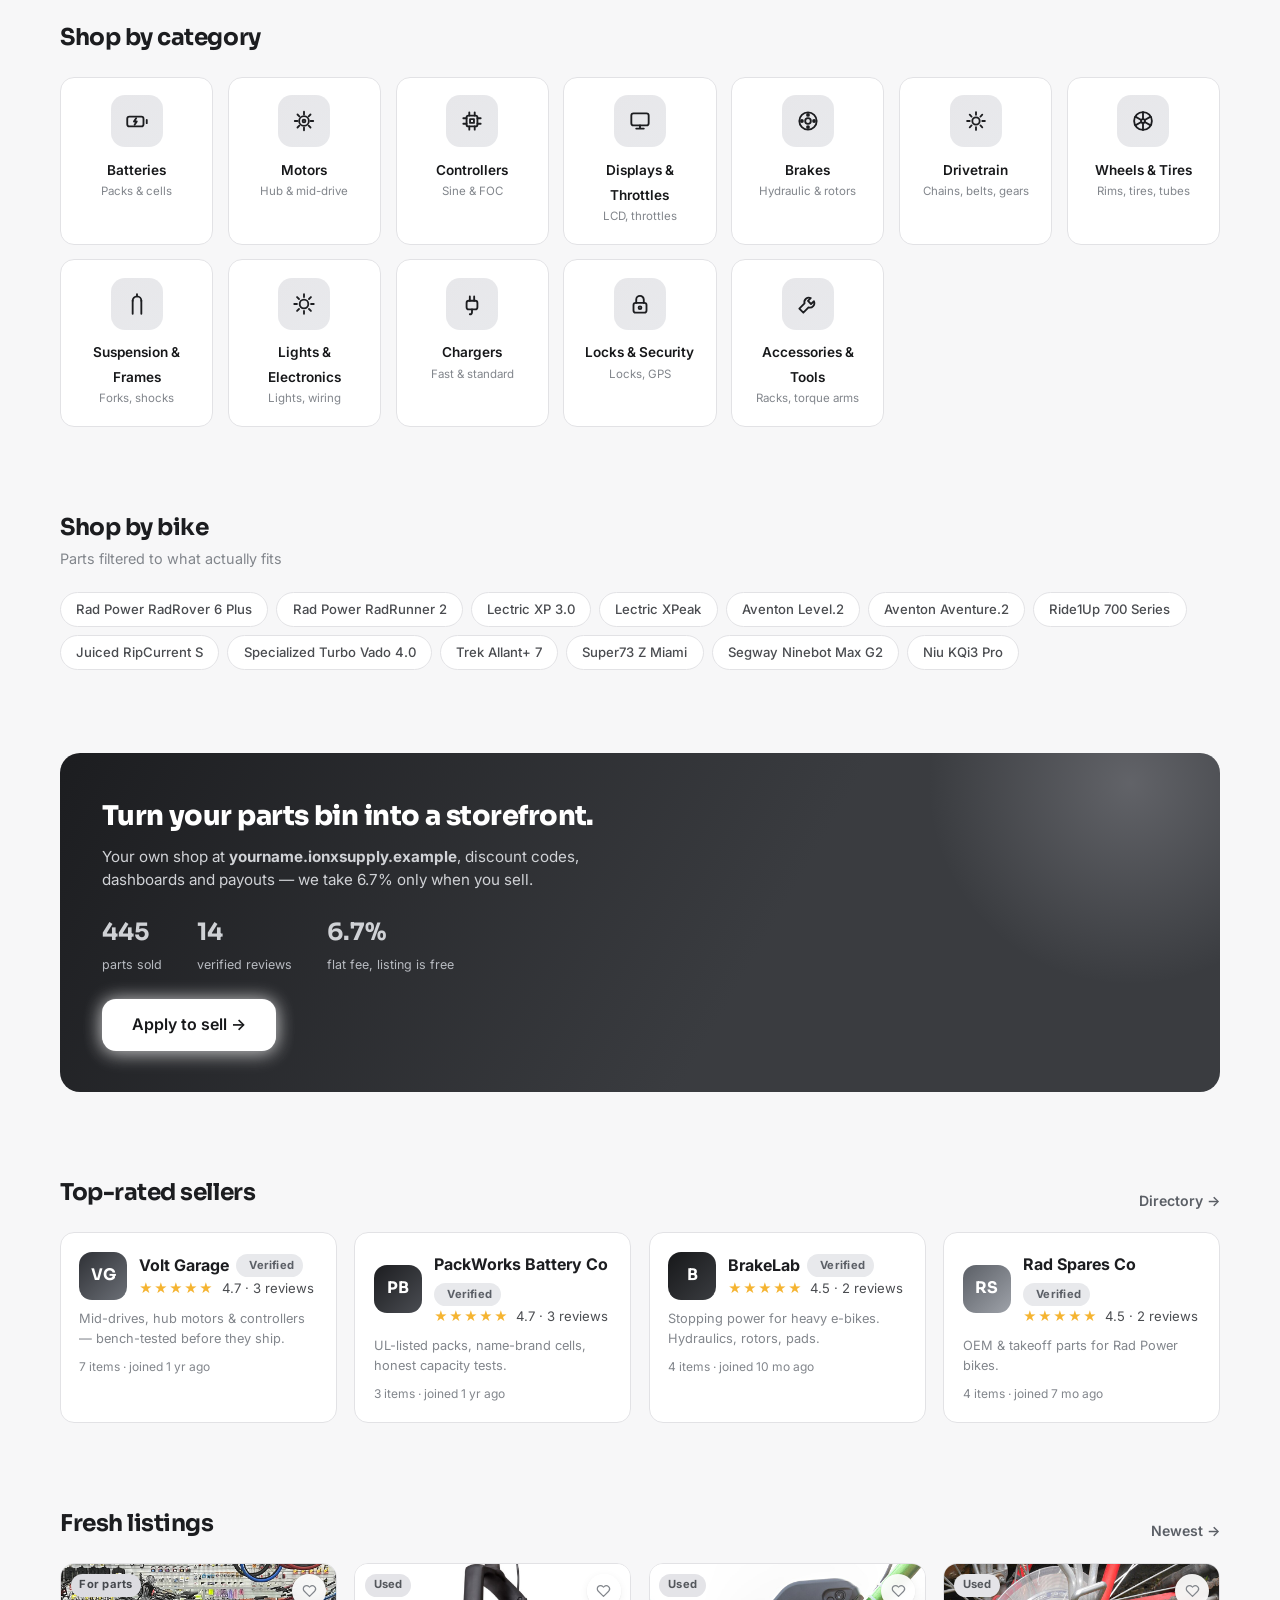
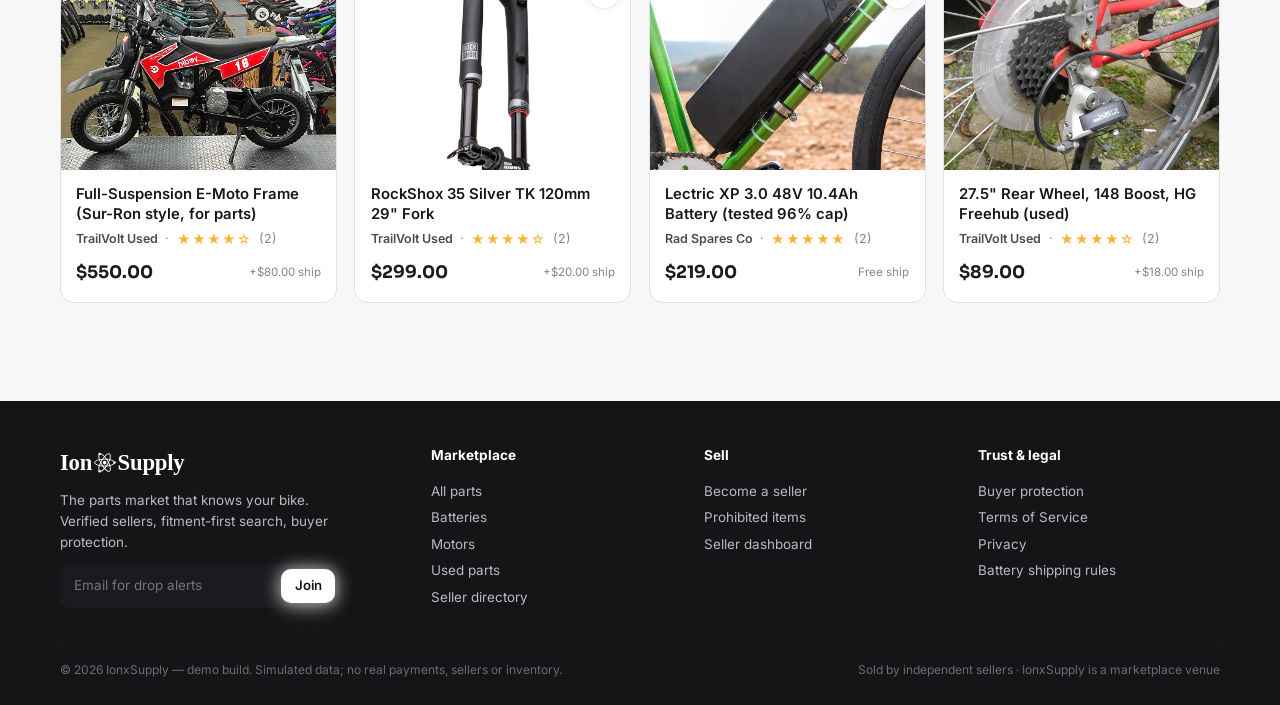
==== commit 0e04c86e: "Real logo, hero-contained falling tiles, custom logos, review photos, galleries - Logo: uses the upl" ====
--- a/index.html
+++ b/index.html
@@ -13,7 +13,6 @@
 </head>
 <body>
 
-<div class="fall-layer" id="fall-layer" aria-hidden="true"></div>
 <div class="demo-bar">⚡ <strong>IonxSupply demo</strong> — simulated marketplace, fake payments, sample data. <button class="demo-bar-reset" onclick="resetDemo()">Reset demo data</button></div>
 
 <header id="nav"></header>
--- a/styles.css
+++ b/styles.css
@@ -134,6 +134,8 @@
 .seller-web{display:inline-flex;align-items:center;color:var(--ink3);vertical-align:-2px;transition:color .15s}
 .seller-web svg{width:14px;height:14px}
 .seller-web:hover{color:var(--aqua-deep)}
+.store-web{color:var(--aqua-deep);font-weight:600;font-size:.85rem}
+.store-web:hover{text-decoration:underline}
 
 /* ---------- hero ---------- */
 .hero{position:relative;overflow:hidden;background:linear-gradient(180deg,#fdfeff 0%,var(--bg2) 100%);border-bottom:1px solid var(--line)}
@@ -313,7 +315,9 @@
 .brand-preview{border:1px solid var(--line);border-radius:var(--r);overflow:hidden;margin-bottom:1.3rem;background:#fff}
 .bp-banner{height:124px;position:relative;overflow:hidden}
 .brand-preview .bp-head{display:flex;align-items:flex-start;gap:.9rem;padding:.7rem 1rem 1rem}
-.bp-logo{width:64px;height:64px;border-radius:16px;display:grid;place-items:center;font-family:'Sora';font-weight:800;font-size:1.3rem;color:#fff;border:4px solid #fff;box-shadow:var(--shadow-sm);flex:none;margin-top:-38px}
+.bp-logo{width:64px;height:64px;border-radius:16px;display:grid;place-items:center;font-family:'Sora';font-weight:800;font-size:1.3rem;color:#fff;border:4px solid #fff;box-shadow:var(--shadow-sm);flex:none;margin-top:-38px;overflow:hidden}
+.s-logo,.store-logo,.bp-logo,.s-head .s-logo{overflow:hidden}
+.logo-fill{width:100%;height:100%;object-fit:cover;display:block}
 .bp-id{padding-top:.15rem;min-width:0}
 .bp-name{font-family:'Sora';font-weight:800;font-size:1.1rem;color:var(--navy);display:flex;align-items:center;gap:.45rem;flex-wrap:wrap;line-height:1.15}
 .bp-sub{display:flex;align-items:center;gap:.5rem;font-size:.8rem;color:var(--ink3);margin-top:.3rem;flex-wrap:wrap}
@@ -335,9 +339,8 @@
 .brand-url:focus{border-color:var(--aqua)}
 
 /* ---------- falling listings layer ---------- */
-.demo-bar{position:relative;z-index:60}
-.fall-layer{position:fixed;inset:0;z-index:5;pointer-events:none;overflow:hidden}
-.ft{position:absolute;top:0;width:120px;pointer-events:auto;text-decoration:none;opacity:.5;animation-name:ftfall;animation-timing-function:linear;animation-iteration-count:infinite;will-change:transform}
+.hero-fall{position:absolute;inset:0;z-index:1;pointer-events:none;overflow:hidden}
+.ft{position:absolute;top:0;width:120px;pointer-events:auto;text-decoration:none;opacity:.82;animation-name:heroFall;animation-timing-function:linear;animation-iteration-count:infinite;will-change:top,transform}
 .ft-in{position:relative;display:block;background:#fff;border:1px solid var(--line);border-radius:13px;overflow:hidden;box-shadow:var(--shadow-md);transition:transform .3s var(--ease-lux),box-shadow .3s,border-color .2s}
 .ft-img{display:block;aspect-ratio:4/3;overflow:hidden;background:var(--bg2)}
 .ft-img img,.ft-img svg{width:100%;height:100%;object-fit:cover;display:block}
@@ -346,7 +349,7 @@
 .ft:hover{opacity:1;animation-play-state:paused;z-index:2}
 .ft:hover .ft-in{transform:scale(1.13);box-shadow:var(--shadow-lg);border-color:var(--aqua)}
 .ft:hover .ft-go{opacity:1}
-@keyframes ftfall{from{transform:translateY(-24vh) rotate(var(--r0,0deg))}to{transform:translateY(124vh) rotate(var(--r1,0deg))}}
+@keyframes heroFall{from{top:-16%;transform:rotate(var(--r0,0deg))}to{top:116%;transform:rotate(var(--r1,0deg))}}
 @media (prefers-reduced-motion:reduce){.ft{animation:none!important;display:none}}
 
 /* ---------- skeleton loading ---------- */
@@ -367,6 +370,34 @@
 .star-input button{color:var(--line2);transition:color .12s,transform .12s;padding:0 .04rem}
 .star-input button:hover{transform:scale(1.15)}
 .star-input button.on{color:#f5b431}
+.review{animation:fadeUp .4s var(--ease) both}
+.review-summary{display:flex;gap:1.6rem;align-items:center;flex-wrap:wrap;margin-bottom:1.3rem}
+.rs-score{display:flex;flex-direction:column;align-items:center;gap:.15rem;min-width:120px}
+.rs-score b{font-family:'Sora';font-size:2.7rem;font-weight:800;line-height:1;color:var(--navy)}
+.rs-score span{font-size:.8rem;color:var(--ink3)}
+.rs-bars{flex:1;min-width:220px;display:flex;flex-direction:column;gap:.32rem}
+.rs-bar{display:flex;align-items:center;gap:.6rem;font-size:.76rem;color:var(--ink3)}
+.rs-bar>span:first-child{width:22px}
+.rs-track{flex:1;height:8px;background:var(--ice);border-radius:99px;overflow:hidden}
+.rs-bar i{display:block;height:100%;background:#f5b431;border-radius:99px;transition:width .7s var(--ease-lux)}
+.rv-photos{display:flex;gap:.4rem;flex-wrap:wrap}
+.rv-thumb{position:relative;width:54px;height:54px;border-radius:8px;overflow:hidden;border:1px solid var(--line)}
+.rv-thumb img{width:100%;height:100%;object-fit:cover}
+.rv-thumb button{position:absolute;top:1px;right:1px;width:18px;height:18px;border-radius:50%;background:rgba(20,20,25,.72);color:#fff;font-size:.72rem;line-height:1;display:grid;place-items:center}
+.rv-photos-row{display:flex;gap:.5rem;flex-wrap:wrap;margin:.55rem 0 .1rem}
+.rv-photo{width:80px;height:80px;border-radius:10px;overflow:hidden;border:1px solid var(--line);display:block;transition:transform .2s var(--ease-lux),box-shadow .2s}
+.rv-photo:hover{transform:scale(1.06);box-shadow:var(--shadow-md)}
+.rv-photo img{width:100%;height:100%;object-fit:cover}
+.pf-thumbs{display:flex;gap:.5rem;flex-wrap:wrap}
+.pf-thumb{position:relative;width:64px;height:64px;border-radius:9px;overflow:hidden;border:1px solid var(--line)}
+.pf-thumb img{width:100%;height:100%;object-fit:cover}
+.pf-thumb button{position:absolute;top:1px;right:1px;width:18px;height:18px;border-radius:50%;background:rgba(20,20,25,.72);color:#fff;font-size:.72rem;line-height:1;display:grid;place-items:center}
+.pf-cover{position:absolute;bottom:0;left:0;right:0;background:rgba(20,20,25,.72);color:#fff;font-size:.56rem;text-align:center;padding:1px;z-index:1}
+.pd-thumbs{display:flex;gap:.5rem;margin-top:.7rem;flex-wrap:wrap}
+.pd-thumb{width:66px;height:66px;border-radius:10px;overflow:hidden;border:2px solid var(--line);cursor:pointer;padding:0;transition:border-color .2s,transform .2s}
+.pd-thumb.on{border-color:var(--navy)}
+.pd-thumb:hover{transform:translateY(-2px)}
+.pd-thumb img{width:100%;height:100%;object-fit:cover;display:block}
 .review small{color:var(--ink3);font-size:.75rem}
 
 /* ---------- forms ---------- */
